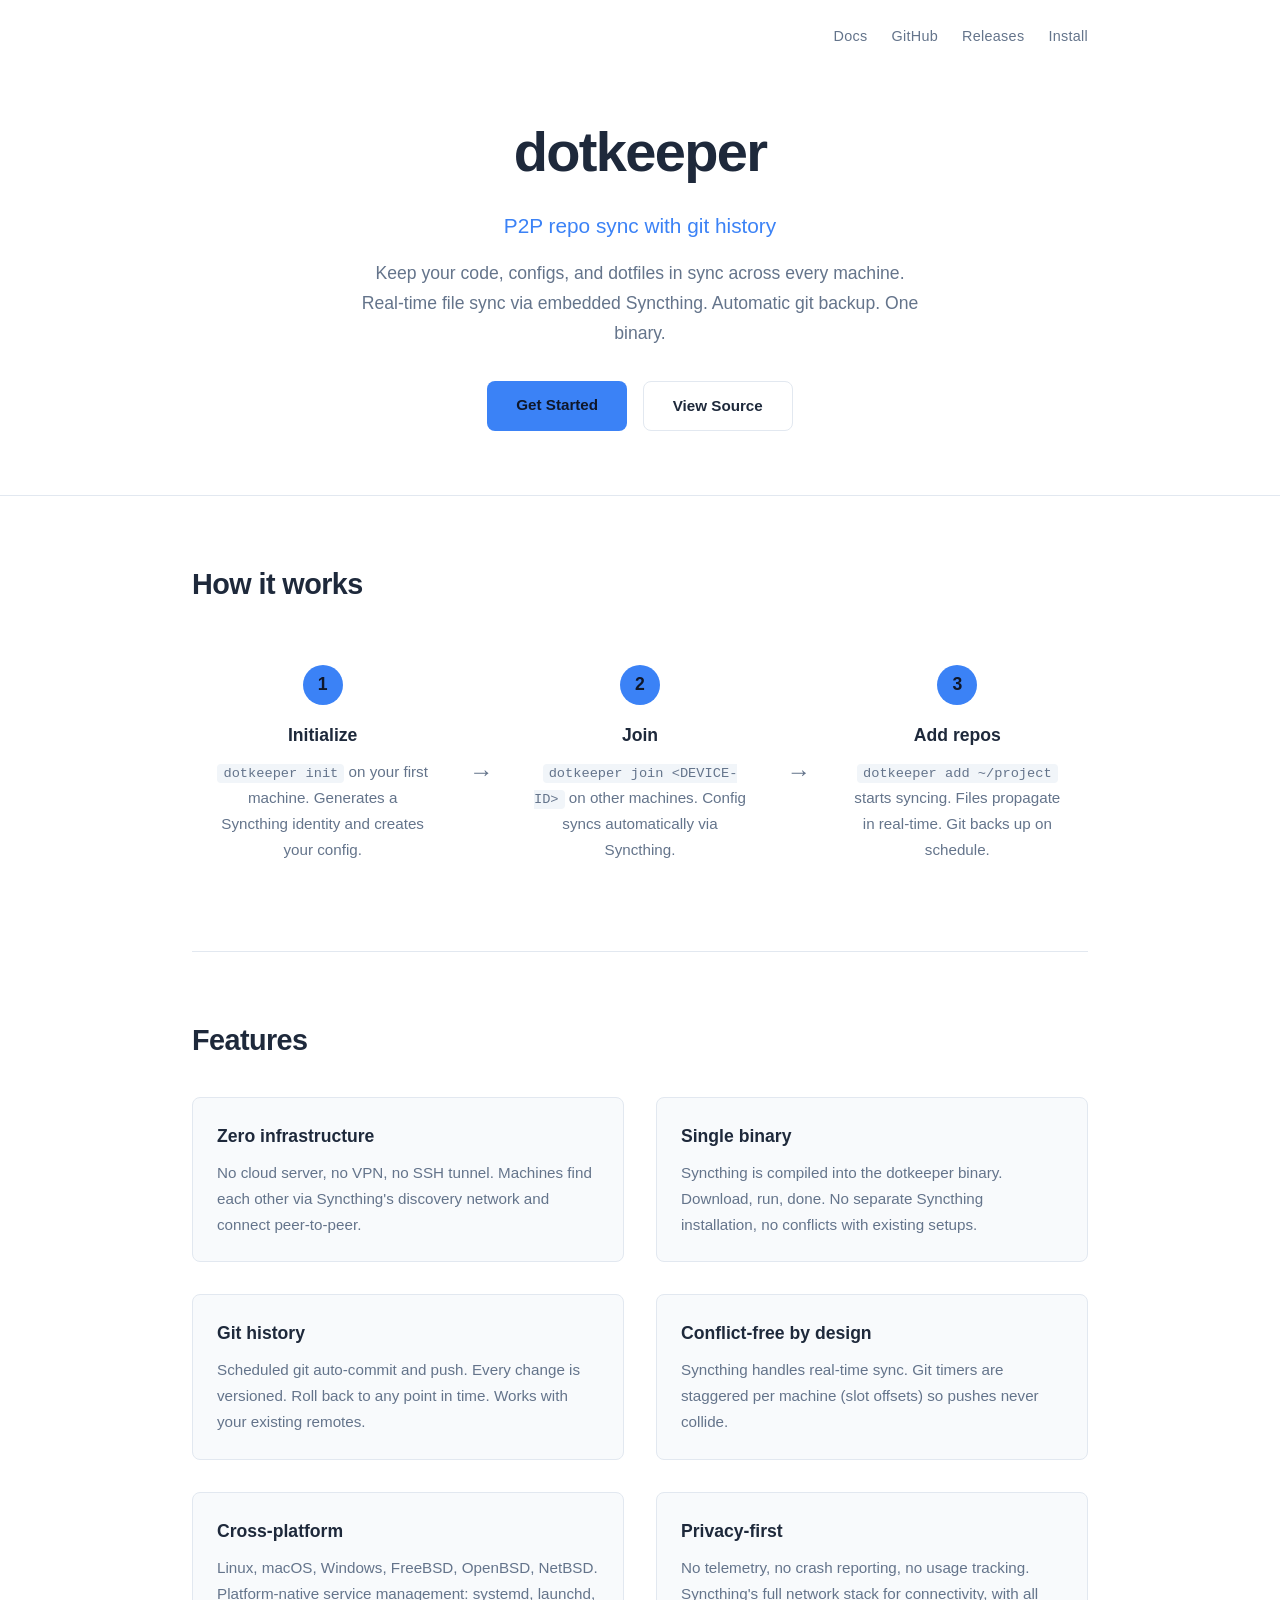
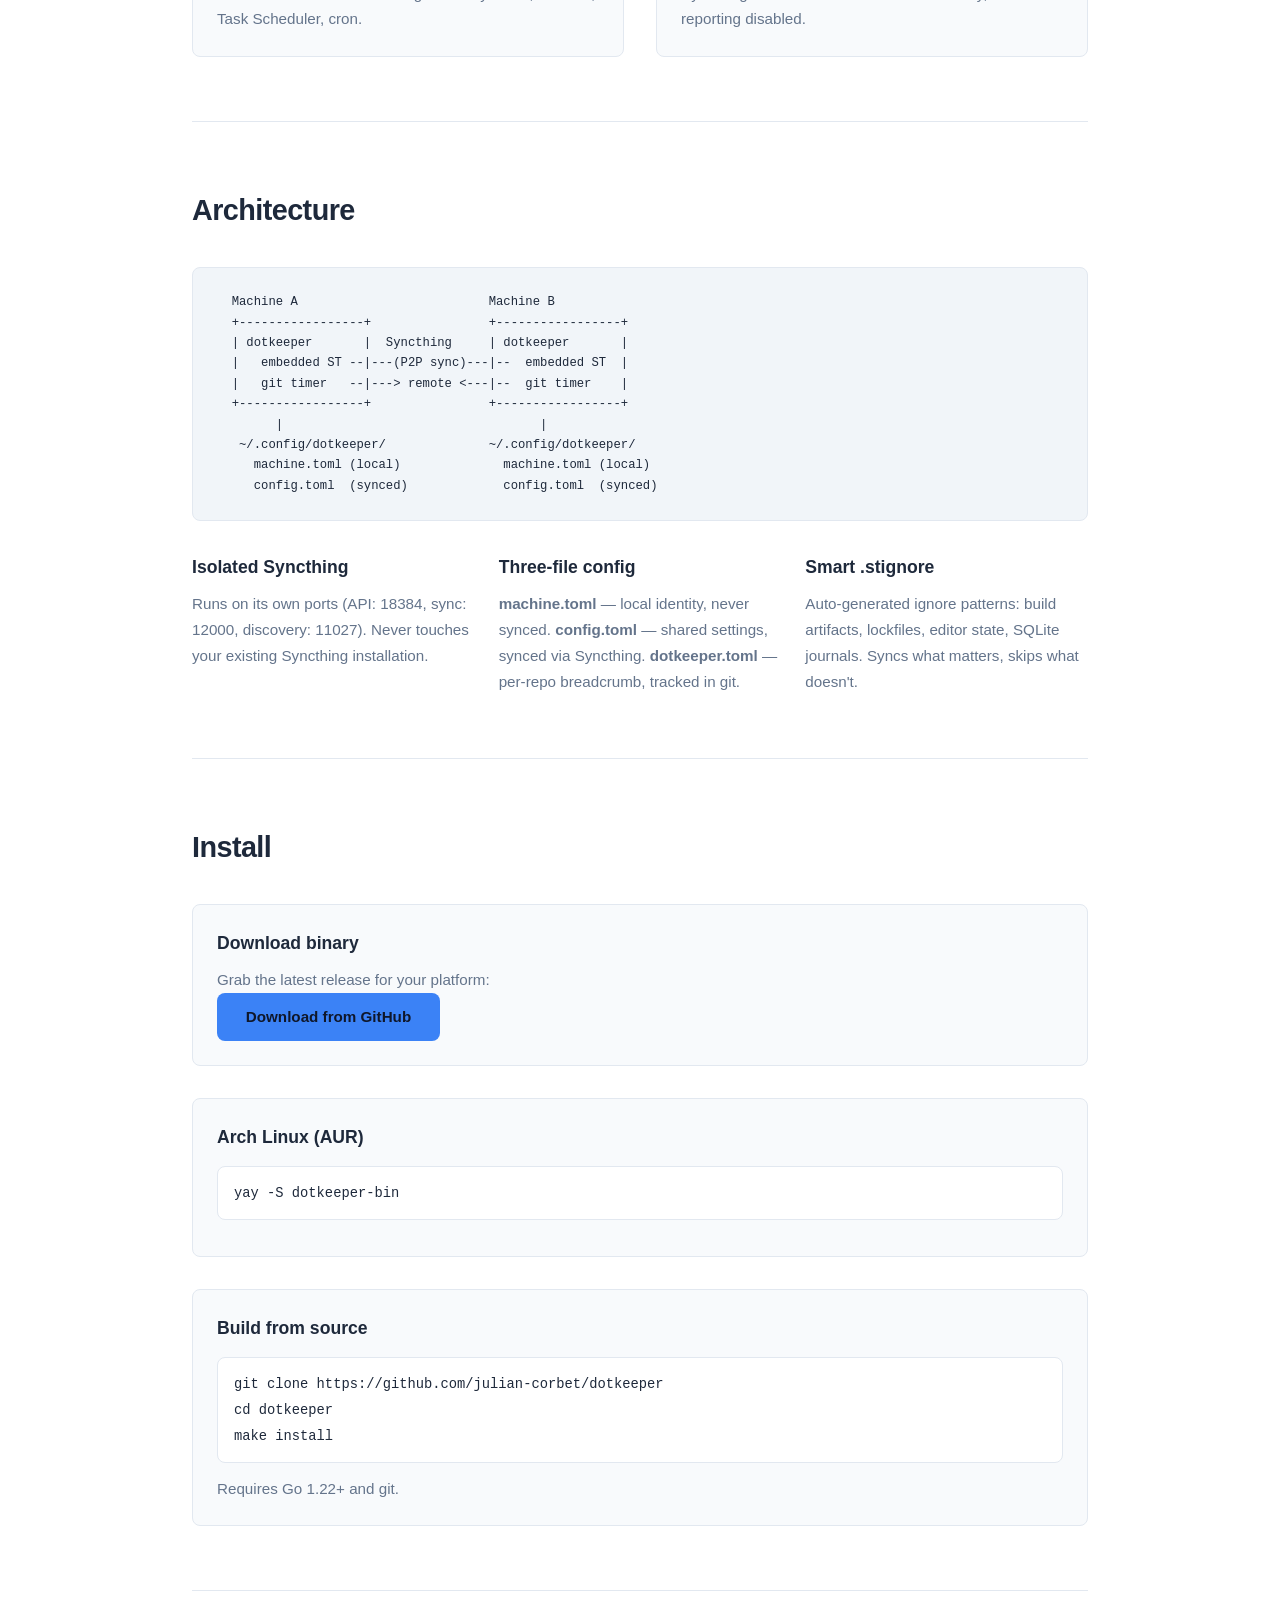
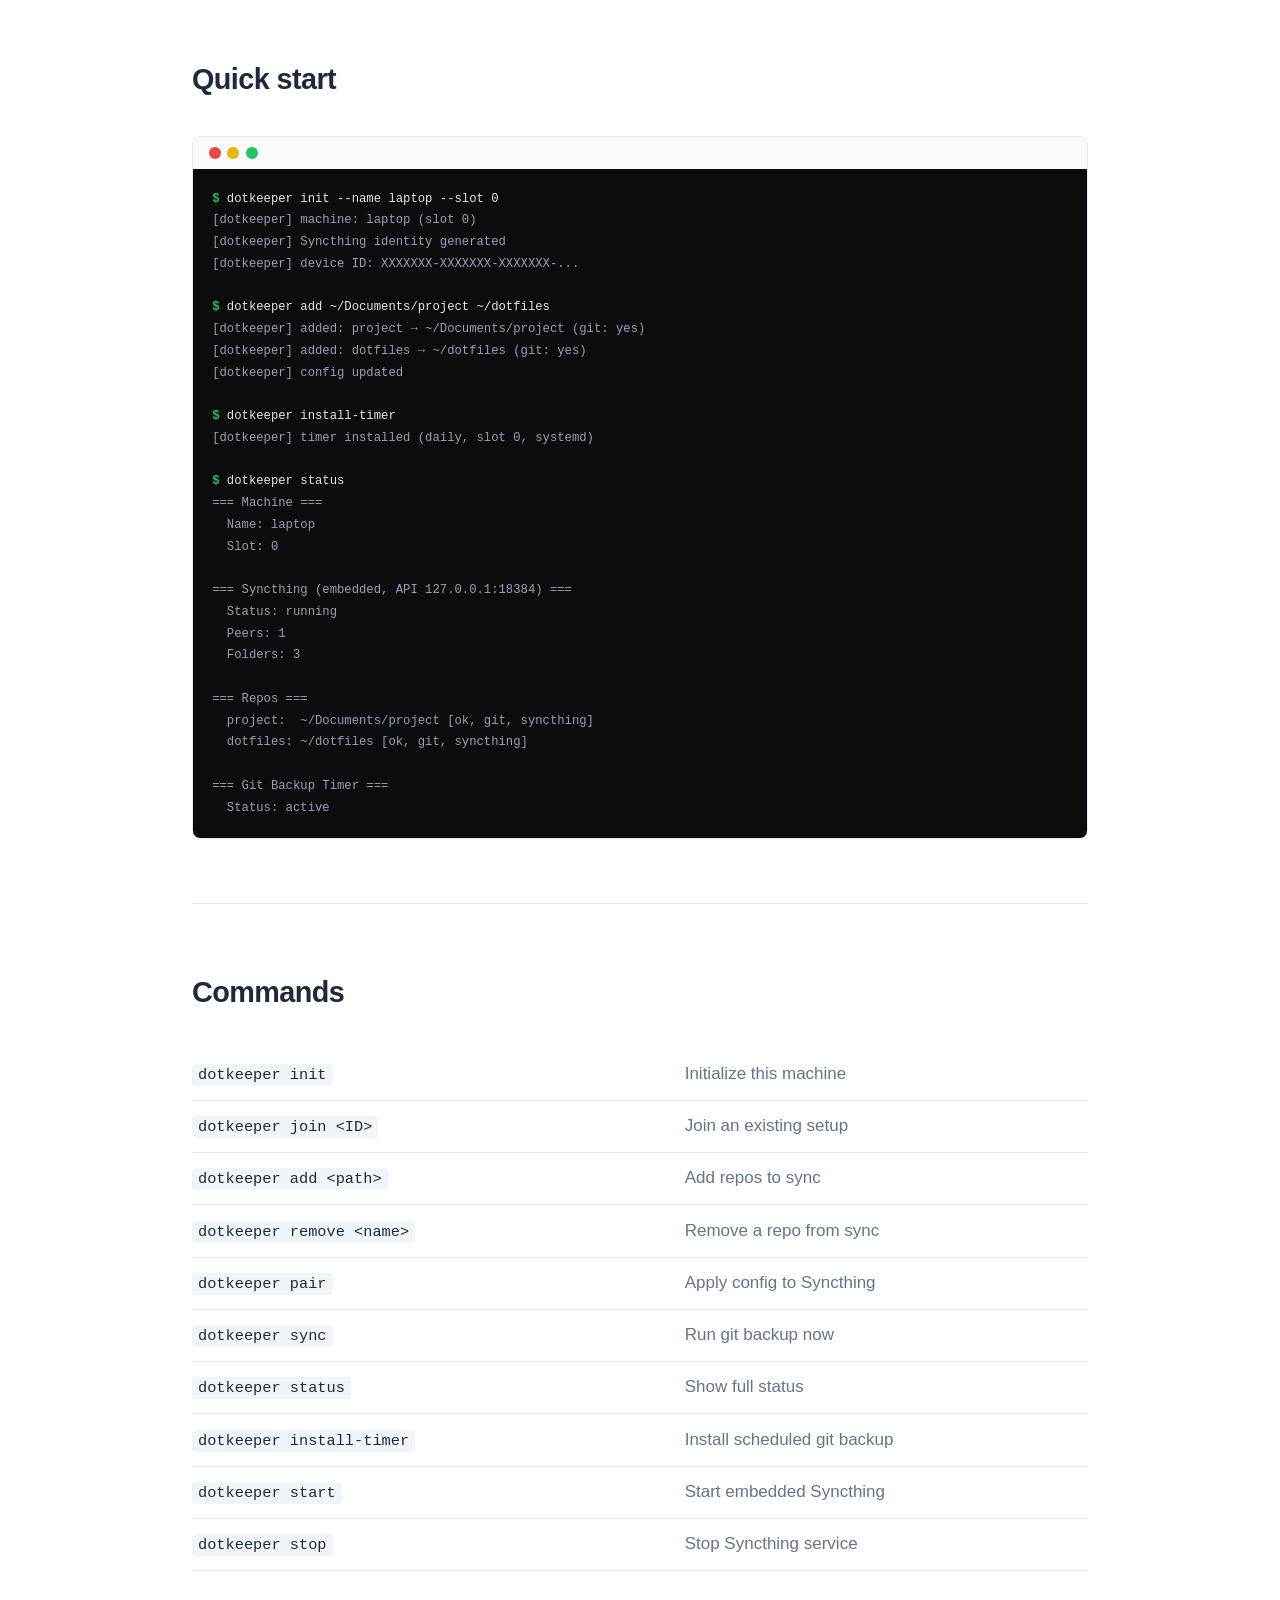
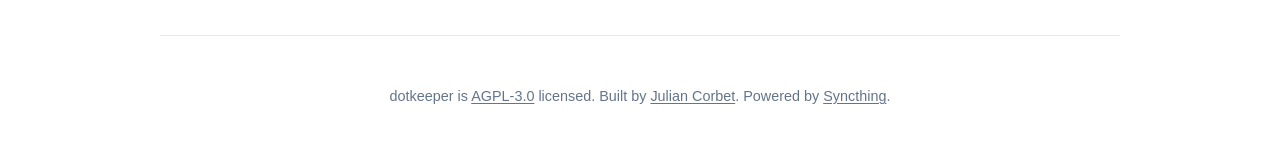
==== site/index.html @ 664a32a5 "site: add docs link to nav, warm up accent colour" ====
<!DOCTYPE html>
<html lang="en">
<head>
  <meta charset="utf-8">
  <meta name="viewport" content="width=device-width, initial-scale=1">
  <title>dotkeeper &mdash; P2P repo sync with git history</title>
  <meta name="description" content="Keep your code, configs, and dotfiles in sync across machines. Embedded Syncthing for real-time file sync, git for history and backup. One binary, zero config servers.">
  <meta name="theme-color" content="#0f172a">
  <meta property="og:title" content="dotkeeper">
  <meta property="og:description" content="P2P repo sync with git history. One binary, zero config servers.">
  <meta property="og:type" content="website">
  <meta property="og:url" content="https://dotkeeper.corbet.ch">
  <link rel="icon" href="data:image/svg+xml,<svg xmlns='http://www.w3.org/2000/svg' viewBox='0 0 100 100'><text y='.9em' font-size='90'>&#128256;</text></svg>">
  <link rel="stylesheet" href="style.css">
</head>
<body>

<header class="hero">
  <nav>
    <a href="/docs" class="nav-link">Docs</a>
    <a href="https://github.com/julian-corbet/dotkeeper" class="nav-link">GitHub</a>
    <a href="https://github.com/julian-corbet/dotkeeper/releases" class="nav-link">Releases</a>
    <a href="#install" class="nav-link">Install</a>
  </nav>
  <div class="hero-content">
    <h1>dotkeeper</h1>
    <p class="tagline">P2P repo sync with git history</p>
    <p class="subtitle">Keep your code, configs, and dotfiles in sync across every machine.<br>Real-time file sync via embedded Syncthing. Automatic git backup. One binary.</p>
    <div class="cta">
      <a href="#install" class="btn btn-primary">Get Started</a>
      <a href="https://github.com/julian-corbet/dotkeeper" class="btn btn-secondary">View Source</a>
    </div>
  </div>
</header>

<main>

<section class="how-it-works">
  <h2>How it works</h2>
  <div class="flow">
    <div class="flow-step">
      <div class="flow-icon">1</div>
      <h3>Initialize</h3>
      <p><code>dotkeeper init</code> on your first machine. Generates a Syncthing identity and creates your config.</p>
    </div>
    <div class="flow-arrow">&rarr;</div>
    <div class="flow-step">
      <div class="flow-icon">2</div>
      <h3>Join</h3>
      <p><code>dotkeeper join &lt;DEVICE-ID&gt;</code> on other machines. Config syncs automatically via Syncthing.</p>
    </div>
    <div class="flow-arrow">&rarr;</div>
    <div class="flow-step">
      <div class="flow-icon">3</div>
      <h3>Add repos</h3>
      <p><code>dotkeeper add ~/project</code> starts syncing. Files propagate in real-time. Git backs up on schedule.</p>
    </div>
  </div>
</section>

<section class="features">
  <h2>Features</h2>
  <div class="feature-grid">
    <div class="feature">
      <h3>Zero infrastructure</h3>
      <p>No cloud server, no VPN, no SSH tunnel. Machines find each other via Syncthing's discovery network and connect peer-to-peer.</p>
    </div>
    <div class="feature">
      <h3>Single binary</h3>
      <p>Syncthing is compiled into the dotkeeper binary. Download, run, done. No separate Syncthing installation, no conflicts with existing setups.</p>
    </div>
    <div class="feature">
      <h3>Git history</h3>
      <p>Scheduled git auto-commit and push. Every change is versioned. Roll back to any point in time. Works with your existing remotes.</p>
    </div>
    <div class="feature">
      <h3>Conflict-free by design</h3>
      <p>Syncthing handles real-time sync. Git timers are staggered per machine (slot offsets) so pushes never collide.</p>
    </div>
    <div class="feature">
      <h3>Cross-platform</h3>
      <p>Linux, macOS, Windows, FreeBSD, OpenBSD, NetBSD. Platform-native service management: systemd, launchd, Task Scheduler, cron.</p>
    </div>
    <div class="feature">
      <h3>Privacy-first</h3>
      <p>No telemetry, no crash reporting, no usage tracking. Syncthing's full network stack for connectivity, with all reporting disabled.</p>
    </div>
  </div>
</section>

<section class="architecture">
  <h2>Architecture</h2>
  <pre class="arch-diagram"><code>  Machine A                          Machine B
  +-----------------+                +-----------------+
  | dotkeeper       |  Syncthing     | dotkeeper       |
  |   embedded ST --|---(P2P sync)---|--  embedded ST  |
  |   git timer   --|---> remote <---|--  git timer    |
  +-----------------+                +-----------------+
        |                                   |
   ~/.config/dotkeeper/              ~/.config/dotkeeper/
     machine.toml (local)              machine.toml (local)
     config.toml  (synced)             config.toml  (synced)</code></pre>
  <div class="arch-details">
    <div class="arch-detail">
      <h3>Isolated Syncthing</h3>
      <p>Runs on its own ports (API: 18384, sync: 12000, discovery: 11027). Never touches your existing Syncthing installation.</p>
    </div>
    <div class="arch-detail">
      <h3>Three-file config</h3>
      <p><strong>machine.toml</strong> &mdash; local identity, never synced. <strong>config.toml</strong> &mdash; shared settings, synced via Syncthing. <strong>dotkeeper.toml</strong> &mdash; per-repo breadcrumb, tracked in git.</p>
    </div>
    <div class="arch-detail">
      <h3>Smart .stignore</h3>
      <p>Auto-generated ignore patterns: build artifacts, lockfiles, editor state, SQLite journals. Syncs what matters, skips what doesn't.</p>
    </div>
  </div>
</section>

<section id="install" class="install">
  <h2>Install</h2>
  <div class="install-methods">

    <div class="install-method">
      <h3>Download binary</h3>
      <p>Grab the latest release for your platform:</p>
      <a href="https://github.com/julian-corbet/dotkeeper/releases/latest" class="btn btn-primary">Download from GitHub</a>
    </div>

    <div class="install-method">
      <h3>Arch Linux (AUR)</h3>
      <pre><code>yay -S dotkeeper-bin</code></pre>
    </div>

    <div class="install-method">
      <h3>Build from source</h3>
      <pre><code>git clone https://github.com/julian-corbet/dotkeeper
cd dotkeeper
make install</code></pre>
      <p>Requires Go 1.22+ and git.</p>
    </div>

  </div>
</section>

<section class="quickstart">
  <h2>Quick start</h2>
  <div class="terminal">
    <div class="terminal-header">
      <span class="terminal-dot red"></span>
      <span class="terminal-dot yellow"></span>
      <span class="terminal-dot green"></span>
    </div>
    <pre class="terminal-body"><code><span class="prompt">$</span> dotkeeper init --name laptop --slot 0
<span class="output">[dotkeeper] machine: laptop (slot 0)
[dotkeeper] Syncthing identity generated
[dotkeeper] device ID: XXXXXXX-XXXXXXX-XXXXXXX-...</span>

<span class="prompt">$</span> dotkeeper add ~/Documents/project ~/dotfiles
<span class="output">[dotkeeper] added: project → ~/Documents/project (git: yes)
[dotkeeper] added: dotfiles → ~/dotfiles (git: yes)
[dotkeeper] config updated</span>

<span class="prompt">$</span> dotkeeper install-timer
<span class="output">[dotkeeper] timer installed (daily, slot 0, systemd)</span>

<span class="prompt">$</span> dotkeeper status
<span class="output">=== Machine ===
  Name: laptop
  Slot: 0

=== Syncthing (embedded, API 127.0.0.1:18384) ===
  Status: running
  Peers: 1
  Folders: 3

=== Repos ===
  project:  ~/Documents/project [ok, git, syncthing]
  dotfiles: ~/dotfiles [ok, git, syncthing]

=== Git Backup Timer ===
  Status: active</span></code></pre>
  </div>
</section>

<section class="commands">
  <h2>Commands</h2>
  <table>
    <tbody>
      <tr><td><code>dotkeeper init</code></td><td>Initialize this machine</td></tr>
      <tr><td><code>dotkeeper join &lt;ID&gt;</code></td><td>Join an existing setup</td></tr>
      <tr><td><code>dotkeeper add &lt;path&gt;</code></td><td>Add repos to sync</td></tr>
      <tr><td><code>dotkeeper remove &lt;name&gt;</code></td><td>Remove a repo from sync</td></tr>
      <tr><td><code>dotkeeper pair</code></td><td>Apply config to Syncthing</td></tr>
      <tr><td><code>dotkeeper sync</code></td><td>Run git backup now</td></tr>
      <tr><td><code>dotkeeper status</code></td><td>Show full status</td></tr>
      <tr><td><code>dotkeeper install-timer</code></td><td>Install scheduled git backup</td></tr>
      <tr><td><code>dotkeeper start</code></td><td>Start embedded Syncthing</td></tr>
      <tr><td><code>dotkeeper stop</code></td><td>Stop Syncthing service</td></tr>
    </tbody>
  </table>
</section>

</main>

<footer>
  <p>
    dotkeeper is <a href="https://github.com/julian-corbet/dotkeeper/blob/main/LICENSE">AGPL-3.0</a> licensed.
    Built by <a href="https://github.com/julian-corbet">Julian Corbet</a>.
    Powered by <a href="https://syncthing.net">Syncthing</a>.
  </p>
</footer>

</body>
</html>
---- site/style.css ----
/* dotkeeper — project site
   Clean, readable, professional. No framework. */

:root {
  --bg: #0f172a;
  --bg-alt: #1e293b;
  --text: #e2e8f0;
  --text-dim: #94a3b8;
  --accent: #60a5fa;
  --accent-hover: #93c5fd;
  --code-bg: #1e293b;
  --border: #334155;
  --radius: 8px;
  --max-width: 960px;
}

@media (prefers-color-scheme: light) {
  :root {
    --bg: #ffffff;
    --bg-alt: #f8fafc;
    --text: #1e293b;
    --text-dim: #64748b;
    --accent: #3b82f6;
    --accent-hover: #2563eb;
    --code-bg: #f1f5f9;
    --border: #e2e8f0;
  }
}

* { margin: 0; padding: 0; box-sizing: border-box; }

html {
  scroll-behavior: smooth;
}

body {
  font-family: -apple-system, BlinkMacSystemFont, "Segoe UI", Roboto, "Helvetica Neue", Arial, sans-serif;
  background: var(--bg);
  color: var(--text);
  line-height: 1.7;
  font-size: 17px;
}

a {
  color: var(--accent);
  text-decoration: none;
}
a:hover {
  color: var(--accent-hover);
}

code, pre {
  font-family: "JetBrains Mono", "Fira Code", "SF Mono", Menlo, Consolas, monospace;
  font-size: 0.9em;
}

code {
  background: var(--code-bg);
  padding: 2px 6px;
  border-radius: 4px;
}

pre code {
  background: none;
  padding: 0;
}

/* --- Navigation --- */

nav {
  display: flex;
  gap: 1.5rem;
  justify-content: flex-end;
  padding: 1.5rem 2rem;
  max-width: var(--max-width);
  margin: 0 auto;
}

.nav-link {
  color: var(--text-dim);
  font-size: 0.9rem;
  font-weight: 500;
  letter-spacing: 0.02em;
}
.nav-link:hover {
  color: var(--text);
}

/* --- Hero --- */

.hero {
  padding-bottom: 4rem;
  border-bottom: 1px solid var(--border);
}

.hero-content {
  max-width: var(--max-width);
  margin: 0 auto;
  padding: 2rem 2rem 0;
  text-align: center;
}

h1 {
  font-size: 3.5rem;
  font-weight: 800;
  letter-spacing: -0.03em;
  margin-bottom: 0.5rem;
}

.tagline {
  font-size: 1.3rem;
  color: var(--accent);
  font-weight: 500;
  margin-bottom: 1rem;
}

.subtitle {
  color: var(--text-dim);
  font-size: 1.1rem;
  max-width: 600px;
  margin: 0 auto 2rem;
}

.cta {
  display: flex;
  gap: 1rem;
  justify-content: center;
  flex-wrap: wrap;
}

.btn {
  display: inline-block;
  padding: 0.7rem 1.8rem;
  border-radius: var(--radius);
  font-weight: 600;
  font-size: 0.95rem;
  transition: all 0.15s ease;
}

.btn-primary {
  background: var(--accent);
  color: #0f172a;
}
.btn-primary:hover {
  background: var(--accent-hover);
  color: #0f172a;
}

.btn-secondary {
  border: 1px solid var(--border);
  color: var(--text);
}
.btn-secondary:hover {
  border-color: var(--accent);
  color: var(--accent);
}

/* --- Sections --- */

main {
  max-width: var(--max-width);
  margin: 0 auto;
  padding: 0 2rem;
}

section {
  padding: 4rem 0;
  border-bottom: 1px solid var(--border);
}

section:last-child {
  border-bottom: none;
}

h2 {
  font-size: 1.8rem;
  font-weight: 700;
  margin-bottom: 2rem;
  letter-spacing: -0.02em;
}

h3 {
  font-size: 1.1rem;
  font-weight: 600;
  margin-bottom: 0.5rem;
}

/* --- How it works --- */

.flow {
  display: flex;
  align-items: flex-start;
  gap: 1rem;
  flex-wrap: wrap;
  justify-content: center;
}

.flow-step {
  flex: 1;
  min-width: 200px;
  max-width: 280px;
  text-align: center;
  padding: 1.5rem;
}

.flow-icon {
  width: 40px;
  height: 40px;
  border-radius: 50%;
  background: var(--accent);
  color: #0f172a;
  font-weight: 800;
  font-size: 1.1rem;
  display: flex;
  align-items: center;
  justify-content: center;
  margin: 0 auto 1rem;
}

.flow-step p {
  color: var(--text-dim);
  font-size: 0.95rem;
}

.flow-arrow {
  color: var(--text-dim);
  font-size: 1.5rem;
  align-self: center;
  padding-top: 1rem;
}

@media (max-width: 700px) {
  .flow-arrow { display: none; }
  .flow { flex-direction: column; align-items: center; }
}

/* --- Features --- */

.feature-grid {
  display: grid;
  grid-template-columns: repeat(auto-fit, minmax(280px, 1fr));
  gap: 2rem;
}

.feature {
  padding: 1.5rem;
  border: 1px solid var(--border);
  border-radius: var(--radius);
  background: var(--bg-alt);
}

.feature p {
  color: var(--text-dim);
  font-size: 0.95rem;
}

/* --- Architecture --- */

.arch-diagram {
  background: var(--code-bg);
  border: 1px solid var(--border);
  border-radius: var(--radius);
  padding: 1.5rem;
  overflow-x: auto;
  font-size: 0.85rem;
  line-height: 1.5;
  margin-bottom: 2rem;
}

.arch-details {
  display: grid;
  grid-template-columns: repeat(auto-fit, minmax(250px, 1fr));
  gap: 1.5rem;
}

.arch-detail p {
  color: var(--text-dim);
  font-size: 0.95rem;
}

/* --- Install --- */

.install-methods {
  display: grid;
  gap: 2rem;
}

.install-method {
  padding: 1.5rem;
  border: 1px solid var(--border);
  border-radius: var(--radius);
  background: var(--bg-alt);
}

.install-method pre {
  background: var(--bg);
  border: 1px solid var(--border);
  border-radius: var(--radius);
  padding: 0.8rem 1rem;
  margin: 0.8rem 0;
  overflow-x: auto;
}

.install-method p {
  color: var(--text-dim);
  font-size: 0.95rem;
}

/* --- Terminal --- */

.terminal {
  border-radius: var(--radius);
  overflow: hidden;
  border: 1px solid var(--border);
  margin-top: 1rem;
}

.terminal-header {
  background: var(--bg-alt);
  padding: 0.6rem 1rem;
  display: flex;
  gap: 0.4rem;
}

.terminal-dot {
  width: 12px;
  height: 12px;
  border-radius: 50%;
}
.terminal-dot.red { background: #ef4444; }
.terminal-dot.yellow { background: #eab308; }
.terminal-dot.green { background: #22c55e; }

.terminal-body {
  background: #0c0c0c;
  color: #e2e8f0;
  padding: 1.2rem;
  overflow-x: auto;
  font-size: 0.85rem;
  line-height: 1.6;
}

.terminal-body .prompt {
  color: #22c55e;
  font-weight: 700;
}

.terminal-body .output {
  color: #94a3b8;
}

/* --- Commands table --- */

table {
  width: 100%;
  border-collapse: collapse;
}

tr {
  border-bottom: 1px solid var(--border);
}

td {
  padding: 0.7rem 0;
}

td:first-child {
  white-space: nowrap;
  padding-right: 2rem;
  font-weight: 500;
}

td:last-child {
  color: var(--text-dim);
}

/* --- Footer --- */

footer {
  max-width: var(--max-width);
  margin: 0 auto;
  padding: 3rem 2rem;
  text-align: center;
  color: var(--text-dim);
  font-size: 0.9rem;
  border-top: 1px solid var(--border);
}

footer a {
  color: var(--text-dim);
  text-decoration: underline;
  text-underline-offset: 2px;
}
footer a:hover {
  color: var(--accent);
}

/* --- Responsive --- */

@media (max-width: 600px) {
  h1 { font-size: 2.5rem; }
  .tagline { font-size: 1.1rem; }
  .subtitle { font-size: 1rem; }
  body { font-size: 16px; }
  section { padding: 3rem 0; }
}
/* v1 restored */
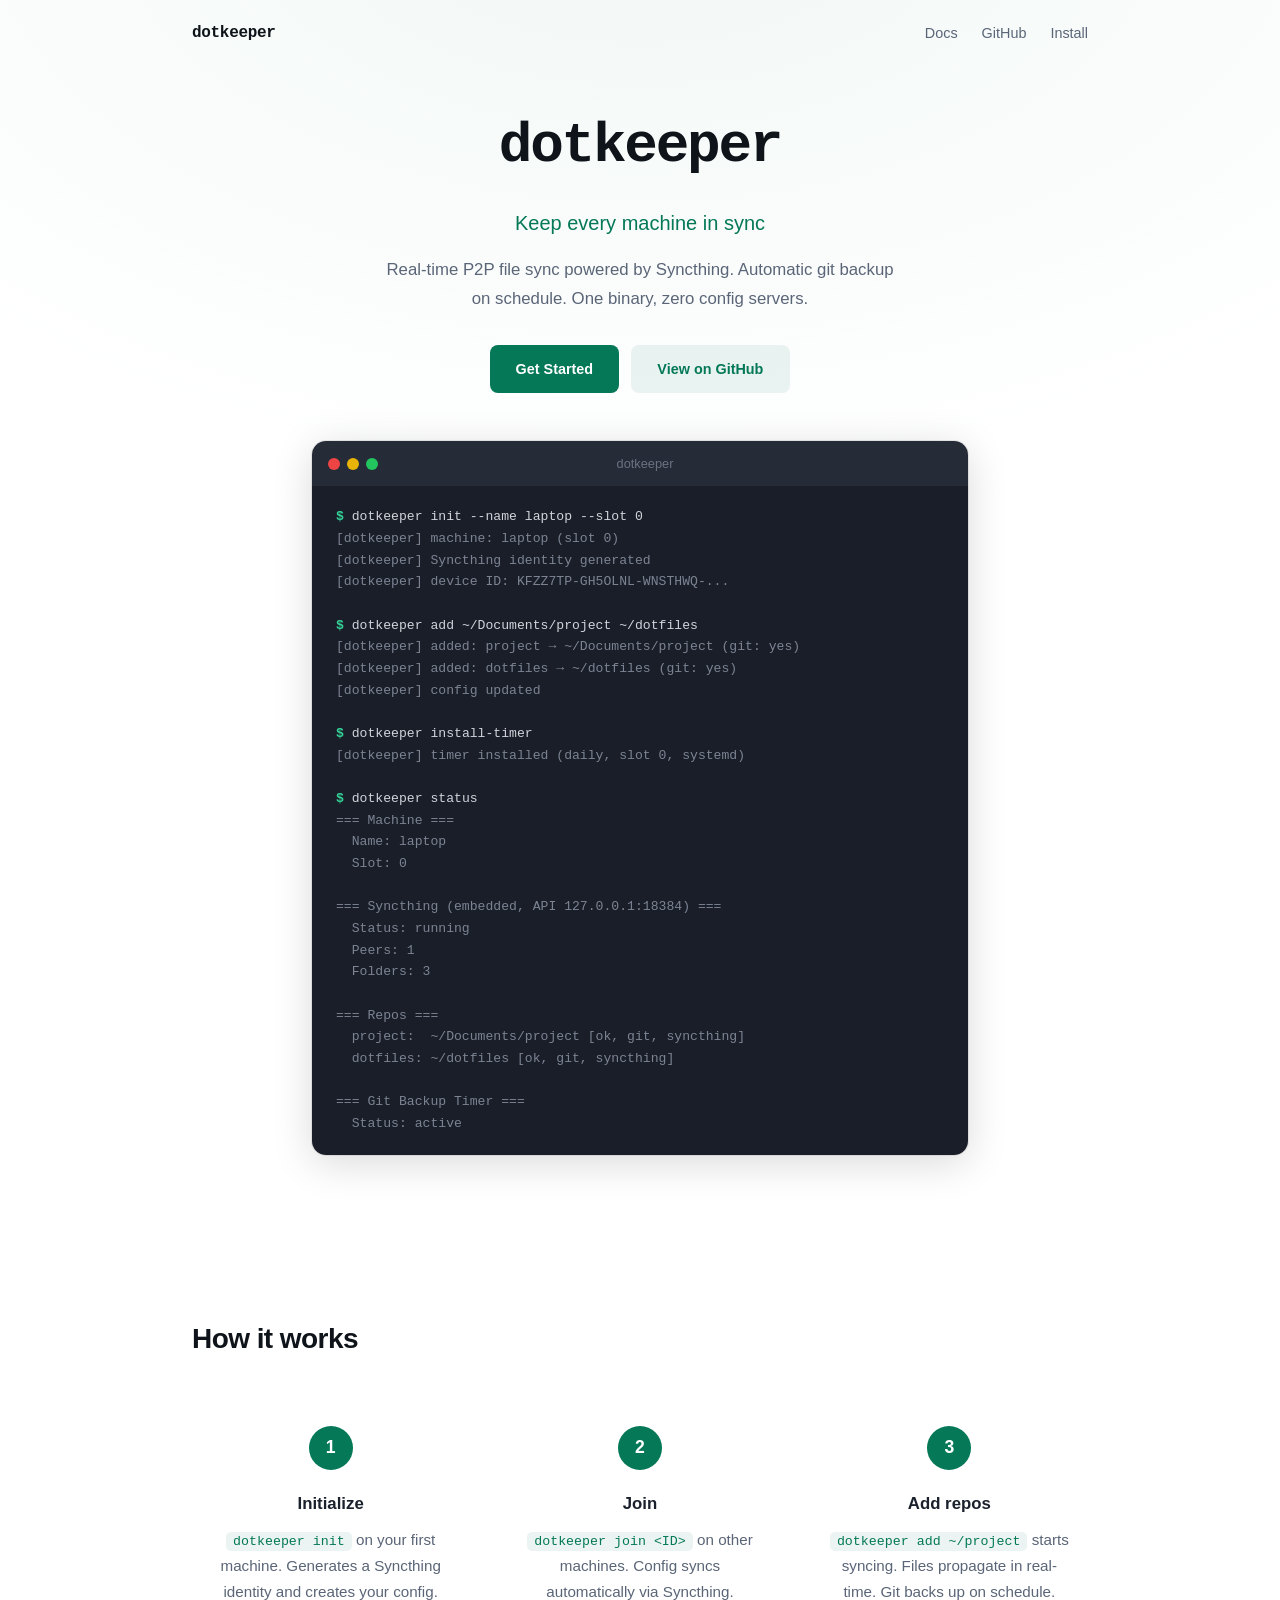
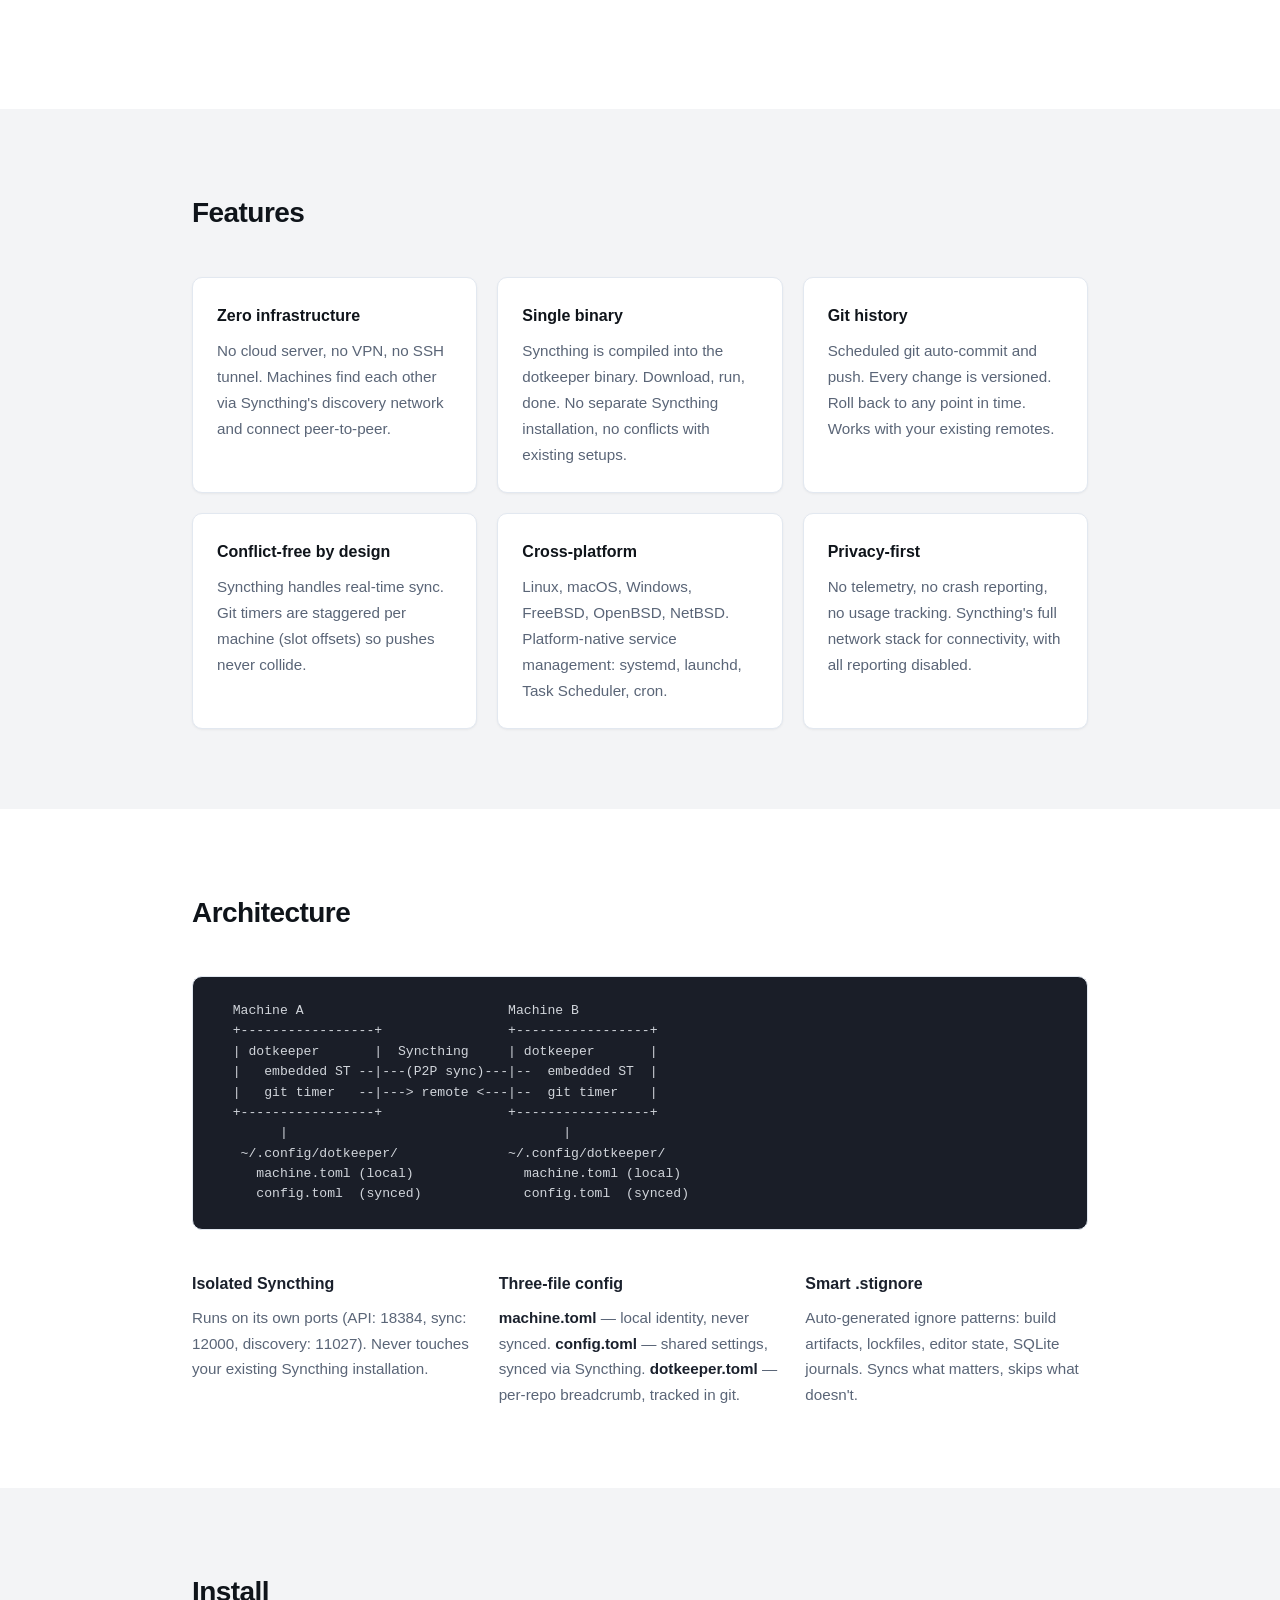
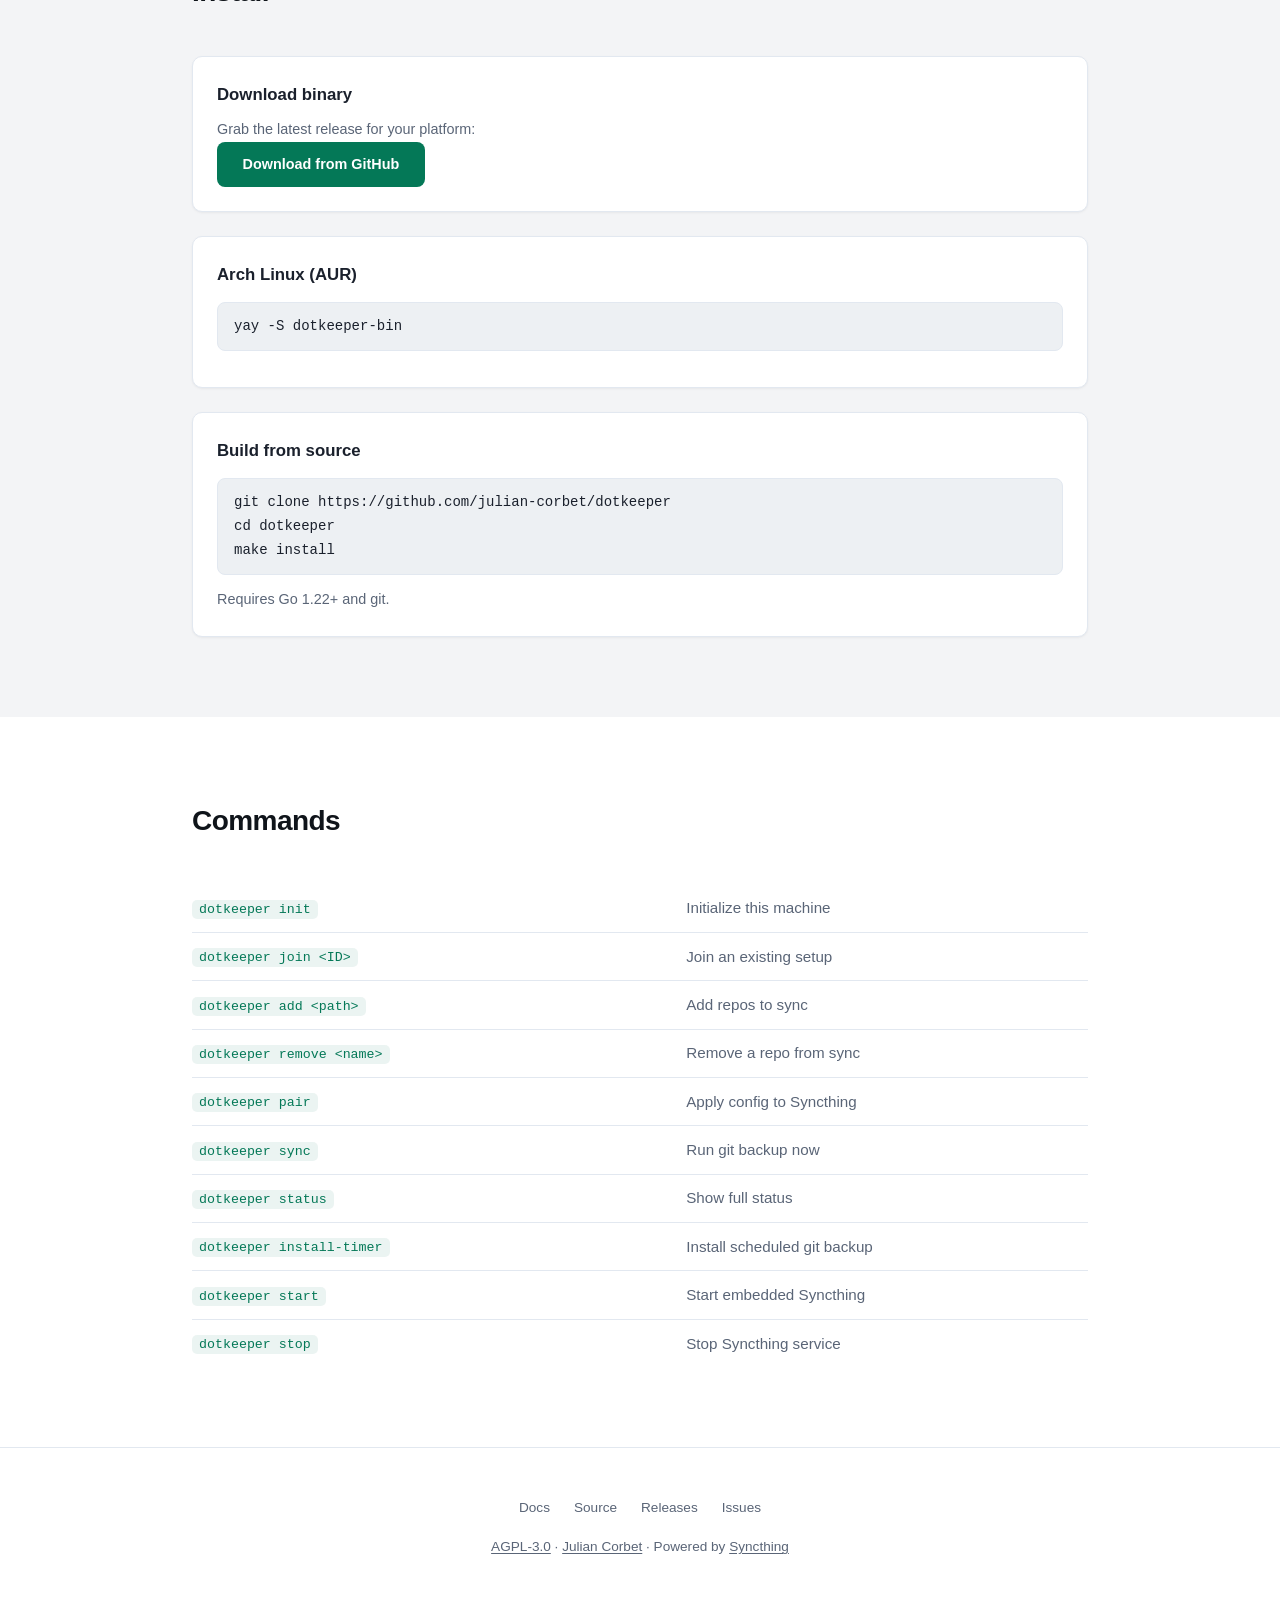
==== commit c4b7f65c: "chore: scheduled backup" ====
--- a/site/index.html
+++ b/site/index.html
@@ -5,7 +5,8 @@
   <meta name="viewport" content="width=device-width, initial-scale=1">
   <title>dotkeeper &mdash; P2P repo sync with git history</title>
   <meta name="description" content="Keep your code, configs, and dotfiles in sync across machines. Embedded Syncthing for real-time file sync, git for history and backup. One binary, zero config servers.">
-  <meta name="theme-color" content="#0f172a">
+  <meta name="theme-color" content="#0b1120" media="(prefers-color-scheme: dark)">
+  <meta name="theme-color" content="#ffffff" media="(prefers-color-scheme: light)">
   <meta property="og:title" content="dotkeeper">
   <meta property="og:description" content="P2P repo sync with git history. One binary, zero config servers.">
   <meta property="og:type" content="website">
@@ -17,18 +18,61 @@
 
 <header class="hero">
   <nav>
-    <a href="/docs" class="nav-link">Docs</a>
-    <a href="https://github.com/julian-corbet/dotkeeper" class="nav-link">GitHub</a>
-    <a href="https://github.com/julian-corbet/dotkeeper/releases" class="nav-link">Releases</a>
-    <a href="#install" class="nav-link">Install</a>
+    <a href="/" class="nav-brand">dotkeeper</a>
+    <div class="nav-links">
+      <a href="/docs">Docs</a>
+      <a href="https://github.com/julian-corbet/dotkeeper">GitHub</a>
+      <a href="#install">Install</a>
+    </div>
   </nav>
+
   <div class="hero-content">
     <h1>dotkeeper</h1>
-    <p class="tagline">P2P repo sync with git history</p>
-    <p class="subtitle">Keep your code, configs, and dotfiles in sync across every machine.<br>Real-time file sync via embedded Syncthing. Automatic git backup. One binary.</p>
+    <p class="tagline">Keep every machine in sync</p>
+    <p class="subtitle">Real-time P2P file sync powered by Syncthing. Automatic git backup on schedule. One binary, zero config servers.</p>
     <div class="cta">
       <a href="#install" class="btn btn-primary">Get Started</a>
-      <a href="https://github.com/julian-corbet/dotkeeper" class="btn btn-secondary">View Source</a>
+      <a href="https://github.com/julian-corbet/dotkeeper" class="btn btn-secondary">View on GitHub</a>
+    </div>
+  </div>
+
+  <div class="hero-demo">
+    <div class="terminal">
+      <div class="terminal-header">
+        <div class="terminal-dots">
+          <span></span><span></span><span></span>
+        </div>
+        <span class="terminal-title">dotkeeper</span>
+      </div>
+      <pre class="terminal-body"><code><span class="prompt">$</span> dotkeeper init --name laptop --slot 0
+<span class="output">[dotkeeper] machine: laptop (slot 0)
+[dotkeeper] Syncthing identity generated
+[dotkeeper] device ID: KFZZ7TP-GH5OLNL-WNSTHWQ-...</span>
+
+<span class="prompt">$</span> dotkeeper add ~/Documents/project ~/dotfiles
+<span class="output">[dotkeeper] added: project &rarr; ~/Documents/project (git: yes)
+[dotkeeper] added: dotfiles &rarr; ~/dotfiles (git: yes)
+[dotkeeper] config updated</span>
+
+<span class="prompt">$</span> dotkeeper install-timer
+<span class="output">[dotkeeper] timer installed (daily, slot 0, systemd)</span>
+
+<span class="prompt">$</span> dotkeeper status
+<span class="output">=== Machine ===
+  Name: laptop
+  Slot: 0
+
+=== Syncthing (embedded, API 127.0.0.1:18384) ===
+  Status: running
+  Peers: 1
+  Folders: 3
+
+=== Repos ===
+  project:  ~/Documents/project [ok, git, syncthing]
+  dotfiles: ~/dotfiles [ok, git, syncthing]
+
+=== Git Backup Timer ===
+  Status: active</span></code></pre>
     </div>
   </div>
 </header>
@@ -36,61 +80,64 @@
 <main>
 
 <section class="how-it-works">
-  <h2>How it works</h2>
-  <div class="flow">
-    <div class="flow-step">
-      <div class="flow-icon">1</div>
-      <h3>Initialize</h3>
-      <p><code>dotkeeper init</code> on your first machine. Generates a Syncthing identity and creates your config.</p>
-    </div>
-    <div class="flow-arrow">&rarr;</div>
-    <div class="flow-step">
-      <div class="flow-icon">2</div>
-      <h3>Join</h3>
-      <p><code>dotkeeper join &lt;DEVICE-ID&gt;</code> on other machines. Config syncs automatically via Syncthing.</p>
-    </div>
-    <div class="flow-arrow">&rarr;</div>
-    <div class="flow-step">
-      <div class="flow-icon">3</div>
-      <h3>Add repos</h3>
-      <p><code>dotkeeper add ~/project</code> starts syncing. Files propagate in real-time. Git backs up on schedule.</p>
+  <div class="container">
+    <h2>How it works</h2>
+    <div class="steps">
+      <div class="step">
+        <div class="step-num">1</div>
+        <h3>Initialize</h3>
+        <p><code>dotkeeper init</code> on your first machine. Generates a Syncthing identity and creates your config.</p>
+      </div>
+      <div class="step">
+        <div class="step-num">2</div>
+        <h3>Join</h3>
+        <p><code>dotkeeper join &lt;ID&gt;</code> on other machines. Config syncs automatically via Syncthing.</p>
+      </div>
+      <div class="step">
+        <div class="step-num">3</div>
+        <h3>Add repos</h3>
+        <p><code>dotkeeper add ~/project</code> starts syncing. Files propagate in real-time. Git backs up on schedule.</p>
+      </div>
     </div>
   </div>
 </section>
 
 <section class="features">
-  <h2>Features</h2>
-  <div class="feature-grid">
-    <div class="feature">
-      <h3>Zero infrastructure</h3>
-      <p>No cloud server, no VPN, no SSH tunnel. Machines find each other via Syncthing's discovery network and connect peer-to-peer.</p>
-    </div>
-    <div class="feature">
-      <h3>Single binary</h3>
-      <p>Syncthing is compiled into the dotkeeper binary. Download, run, done. No separate Syncthing installation, no conflicts with existing setups.</p>
-    </div>
-    <div class="feature">
-      <h3>Git history</h3>
-      <p>Scheduled git auto-commit and push. Every change is versioned. Roll back to any point in time. Works with your existing remotes.</p>
-    </div>
-    <div class="feature">
-      <h3>Conflict-free by design</h3>
-      <p>Syncthing handles real-time sync. Git timers are staggered per machine (slot offsets) so pushes never collide.</p>
-    </div>
-    <div class="feature">
-      <h3>Cross-platform</h3>
-      <p>Linux, macOS, Windows, FreeBSD, OpenBSD, NetBSD. Platform-native service management: systemd, launchd, Task Scheduler, cron.</p>
-    </div>
-    <div class="feature">
-      <h3>Privacy-first</h3>
-      <p>No telemetry, no crash reporting, no usage tracking. Syncthing's full network stack for connectivity, with all reporting disabled.</p>
+  <div class="container">
+    <h2>Features</h2>
+    <div class="feature-grid">
+      <div class="feature">
+        <h3>Zero infrastructure</h3>
+        <p>No cloud server, no VPN, no SSH tunnel. Machines find each other via Syncthing's discovery network and connect peer-to-peer.</p>
+      </div>
+      <div class="feature">
+        <h3>Single binary</h3>
+        <p>Syncthing is compiled into the dotkeeper binary. Download, run, done. No separate Syncthing installation, no conflicts with existing setups.</p>
+      </div>
+      <div class="feature">
+        <h3>Git history</h3>
+        <p>Scheduled git auto-commit and push. Every change is versioned. Roll back to any point in time. Works with your existing remotes.</p>
+      </div>
+      <div class="feature">
+        <h3>Conflict-free by design</h3>
+        <p>Syncthing handles real-time sync. Git timers are staggered per machine (slot offsets) so pushes never collide.</p>
+      </div>
+      <div class="feature">
+        <h3>Cross-platform</h3>
+        <p>Linux, macOS, Windows, FreeBSD, OpenBSD, NetBSD. Platform-native service management: systemd, launchd, Task Scheduler, cron.</p>
+      </div>
+      <div class="feature">
+        <h3>Privacy-first</h3>
+        <p>No telemetry, no crash reporting, no usage tracking. Syncthing's full network stack for connectivity, with all reporting disabled.</p>
+      </div>
     </div>
   </div>
 </section>
 
 <section class="architecture">
-  <h2>Architecture</h2>
-  <pre class="arch-diagram"><code>  Machine A                          Machine B
+  <div class="container">
+    <h2>Architecture</h2>
+    <pre class="arch-diagram"><code>  Machine A                          Machine B
   +-----------------+                +-----------------+
   | dotkeeper       |  Syncthing     | dotkeeper       |
   |   embedded ST --|---(P2P sync)---|--  embedded ST  |
@@ -100,114 +147,83 @@
    ~/.config/dotkeeper/              ~/.config/dotkeeper/
      machine.toml (local)              machine.toml (local)
      config.toml  (synced)             config.toml  (synced)</code></pre>
-  <div class="arch-details">
-    <div class="arch-detail">
-      <h3>Isolated Syncthing</h3>
-      <p>Runs on its own ports (API: 18384, sync: 12000, discovery: 11027). Never touches your existing Syncthing installation.</p>
-    </div>
-    <div class="arch-detail">
-      <h3>Three-file config</h3>
-      <p><strong>machine.toml</strong> &mdash; local identity, never synced. <strong>config.toml</strong> &mdash; shared settings, synced via Syncthing. <strong>dotkeeper.toml</strong> &mdash; per-repo breadcrumb, tracked in git.</p>
-    </div>
-    <div class="arch-detail">
-      <h3>Smart .stignore</h3>
-      <p>Auto-generated ignore patterns: build artifacts, lockfiles, editor state, SQLite journals. Syncs what matters, skips what doesn't.</p>
+    <div class="arch-details">
+      <div class="arch-detail">
+        <h3>Isolated Syncthing</h3>
+        <p>Runs on its own ports (API: 18384, sync: 12000, discovery: 11027). Never touches your existing Syncthing installation.</p>
+      </div>
+      <div class="arch-detail">
+        <h3>Three-file config</h3>
+        <p><strong>machine.toml</strong> &mdash; local identity, never synced. <strong>config.toml</strong> &mdash; shared settings, synced via Syncthing. <strong>dotkeeper.toml</strong> &mdash; per-repo breadcrumb, tracked in git.</p>
+      </div>
+      <div class="arch-detail">
+        <h3>Smart .stignore</h3>
+        <p>Auto-generated ignore patterns: build artifacts, lockfiles, editor state, SQLite journals. Syncs what matters, skips what doesn't.</p>
+      </div>
     </div>
   </div>
 </section>
 
 <section id="install" class="install">
-  <h2>Install</h2>
-  <div class="install-methods">
-
-    <div class="install-method">
-      <h3>Download binary</h3>
-      <p>Grab the latest release for your platform:</p>
-      <a href="https://github.com/julian-corbet/dotkeeper/releases/latest" class="btn btn-primary">Download from GitHub</a>
-    </div>
-
-    <div class="install-method">
-      <h3>Arch Linux (AUR)</h3>
-      <pre><code>yay -S dotkeeper-bin</code></pre>
-    </div>
-
-    <div class="install-method">
-      <h3>Build from source</h3>
-      <pre><code>git clone https://github.com/julian-corbet/dotkeeper
+  <div class="container">
+    <h2>Install</h2>
+    <div class="install-grid">
+      <div class="install-method">
+        <h3>Download binary</h3>
+        <p>Grab the latest release for your platform:</p>
+        <a href="https://github.com/julian-corbet/dotkeeper/releases/latest" class="btn btn-primary">Download from GitHub</a>
+      </div>
+      <div class="install-method">
+        <h3>Arch Linux (AUR)</h3>
+        <pre><code>yay -S dotkeeper-bin</code></pre>
+      </div>
+      <div class="install-method">
+        <h3>Build from source</h3>
+        <pre><code>git clone https://github.com/julian-corbet/dotkeeper
 cd dotkeeper
 make install</code></pre>
-      <p>Requires Go 1.22+ and git.</p>
-    </div>
-
-  </div>
-</section>
-
-<section class="quickstart">
-  <h2>Quick start</h2>
-  <div class="terminal">
-    <div class="terminal-header">
-      <span class="terminal-dot red"></span>
-      <span class="terminal-dot yellow"></span>
-      <span class="terminal-dot green"></span>
-    </div>
-    <pre class="terminal-body"><code><span class="prompt">$</span> dotkeeper init --name laptop --slot 0
-<span class="output">[dotkeeper] machine: laptop (slot 0)
-[dotkeeper] Syncthing identity generated
-[dotkeeper] device ID: XXXXXXX-XXXXXXX-XXXXXXX-...</span>
-
-<span class="prompt">$</span> dotkeeper add ~/Documents/project ~/dotfiles
-<span class="output">[dotkeeper] added: project → ~/Documents/project (git: yes)
-[dotkeeper] added: dotfiles → ~/dotfiles (git: yes)
-[dotkeeper] config updated</span>
-
-<span class="prompt">$</span> dotkeeper install-timer
-<span class="output">[dotkeeper] timer installed (daily, slot 0, systemd)</span>
-
-<span class="prompt">$</span> dotkeeper status
-<span class="output">=== Machine ===
-  Name: laptop
-  Slot: 0
-
-=== Syncthing (embedded, API 127.0.0.1:18384) ===
-  Status: running
-  Peers: 1
-  Folders: 3
-
-=== Repos ===
-  project:  ~/Documents/project [ok, git, syncthing]
-  dotfiles: ~/dotfiles [ok, git, syncthing]
-
-=== Git Backup Timer ===
-  Status: active</span></code></pre>
+        <p>Requires Go 1.22+ and git.</p>
+      </div>
+    </div>
   </div>
 </section>
 
 <section class="commands">
-  <h2>Commands</h2>
-  <table>
-    <tbody>
-      <tr><td><code>dotkeeper init</code></td><td>Initialize this machine</td></tr>
-      <tr><td><code>dotkeeper join &lt;ID&gt;</code></td><td>Join an existing setup</td></tr>
-      <tr><td><code>dotkeeper add &lt;path&gt;</code></td><td>Add repos to sync</td></tr>
-      <tr><td><code>dotkeeper remove &lt;name&gt;</code></td><td>Remove a repo from sync</td></tr>
-      <tr><td><code>dotkeeper pair</code></td><td>Apply config to Syncthing</td></tr>
-      <tr><td><code>dotkeeper sync</code></td><td>Run git backup now</td></tr>
-      <tr><td><code>dotkeeper status</code></td><td>Show full status</td></tr>
-      <tr><td><code>dotkeeper install-timer</code></td><td>Install scheduled git backup</td></tr>
-      <tr><td><code>dotkeeper start</code></td><td>Start embedded Syncthing</td></tr>
-      <tr><td><code>dotkeeper stop</code></td><td>Stop Syncthing service</td></tr>
-    </tbody>
-  </table>
+  <div class="container">
+    <h2>Commands</h2>
+    <table>
+      <tbody>
+        <tr><td><code>dotkeeper init</code></td><td>Initialize this machine</td></tr>
+        <tr><td><code>dotkeeper join &lt;ID&gt;</code></td><td>Join an existing setup</td></tr>
+        <tr><td><code>dotkeeper add &lt;path&gt;</code></td><td>Add repos to sync</td></tr>
+        <tr><td><code>dotkeeper remove &lt;name&gt;</code></td><td>Remove a repo from sync</td></tr>
+        <tr><td><code>dotkeeper pair</code></td><td>Apply config to Syncthing</td></tr>
+        <tr><td><code>dotkeeper sync</code></td><td>Run git backup now</td></tr>
+        <tr><td><code>dotkeeper status</code></td><td>Show full status</td></tr>
+        <tr><td><code>dotkeeper install-timer</code></td><td>Install scheduled git backup</td></tr>
+        <tr><td><code>dotkeeper start</code></td><td>Start embedded Syncthing</td></tr>
+        <tr><td><code>dotkeeper stop</code></td><td>Stop Syncthing service</td></tr>
+      </tbody>
+    </table>
+  </div>
 </section>
 
 </main>
 
 <footer>
-  <p>
-    dotkeeper is <a href="https://github.com/julian-corbet/dotkeeper/blob/main/LICENSE">AGPL-3.0</a> licensed.
-    Built by <a href="https://github.com/julian-corbet">Julian Corbet</a>.
-    Powered by <a href="https://syncthing.net">Syncthing</a>.
-  </p>
+  <div class="container">
+    <div class="footer-links">
+      <a href="/docs">Docs</a>
+      <a href="https://github.com/julian-corbet/dotkeeper">Source</a>
+      <a href="https://github.com/julian-corbet/dotkeeper/releases">Releases</a>
+      <a href="https://github.com/julian-corbet/dotkeeper/issues">Issues</a>
+    </div>
+    <p>
+      <a href="https://github.com/julian-corbet/dotkeeper/blob/main/LICENSE">AGPL-3.0</a> &middot;
+      <a href="https://github.com/julian-corbet">Julian Corbet</a> &middot;
+      Powered by <a href="https://syncthing.net">Syncthing</a>
+    </p>
+  </div>
 </footer>
 
 </body>
--- a/site/style.css
+++ b/site/style.css
@@ -1,114 +1,239 @@
-/* dotkeeper — project site
-   Clean, readable, professional. No framework. */
+/* dotkeeper — site styles
+   Reliable. Connected. Clean. */
+
+/* =====================
+   Custom Properties
+   ===================== */
 
 :root {
-  --bg: #0f172a;
-  --bg-alt: #1e293b;
+  color-scheme: dark light;
+
+  --bg: #0b1120;
+  --bg-alt: #111827;
+  --bg-card: #151f30;
+  --bg-inset: #0a0e1a;
+
   --text: #e2e8f0;
-  --text-dim: #94a3b8;
-  --accent: #60a5fa;
-  --accent-hover: #93c5fd;
-  --code-bg: #1e293b;
-  --border: #334155;
-  --radius: 8px;
+  --text-dim: #8892a6;
+  --text-bright: #f8fafc;
+
+  --accent: #34d399;
+  --accent-hover: #6ee7b7;
+  --accent-dim: rgba(52, 211, 153, 0.12);
+  --accent-glow: rgba(52, 211, 153, 0.08);
+  --accent-text: #0b1120;
+
+  --terminal-bg: #0a0e14;
+  --terminal-chrome: #161f2e;
+
+  --border: #1e293b;
+  --radius: 10px;
+  --radius-lg: 14px;
   --max-width: 960px;
+
+  --shadow-terminal: 0 0 0 1px var(--border), 0 8px 40px rgba(0,0,0,0.3), 0 0 80px var(--accent-glow);
+  --card-shadow: none;
 }
 
 @media (prefers-color-scheme: light) {
   :root {
     --bg: #ffffff;
-    --bg-alt: #f8fafc;
-    --text: #1e293b;
-    --text-dim: #64748b;
-    --accent: #3b82f6;
-    --accent-hover: #2563eb;
-    --code-bg: #f1f5f9;
+    --bg-alt: #f3f4f6;
+    --bg-card: #ffffff;
+    --bg-inset: #edf0f3;
+
+    --text: #1a202c;
+    --text-dim: #5a6577;
+    --text-bright: #0f141a;
+
+    --accent: #047857;
+    --accent-hover: #065f46;
+    --accent-dim: rgba(4, 120, 87, 0.08);
+    --accent-glow: rgba(4, 120, 87, 0.06);
+    --accent-text: #ffffff;
+
+    --terminal-bg: #1a1e28;
+    --terminal-chrome: #252b37;
+
     --border: #e2e8f0;
+
+    --shadow-terminal: 0 0 0 1px rgba(0,0,0,0.08), 0 8px 40px rgba(0,0,0,0.15);
+    --card-shadow: 0 1px 3px rgba(0,0,0,0.04), 0 1px 2px rgba(0,0,0,0.02);
   }
 }
 
-* { margin: 0; padding: 0; box-sizing: border-box; }
-
-html {
-  scroll-behavior: smooth;
-}
+/* =====================
+   Reset & Base
+   ===================== */
+
+*, *::before, *::after { margin: 0; padding: 0; box-sizing: border-box; }
+
+html { scroll-behavior: smooth; }
 
 body {
-  font-family: -apple-system, BlinkMacSystemFont, "Segoe UI", Roboto, "Helvetica Neue", Arial, sans-serif;
+  font-family: -apple-system, BlinkMacSystemFont, "Segoe UI", "Inter", Roboto, "Helvetica Neue", sans-serif;
   background: var(--bg);
   color: var(--text);
   line-height: 1.7;
-  font-size: 17px;
+  font-size: 16px;
+  -webkit-font-smoothing: antialiased;
+  -moz-osx-font-smoothing: grayscale;
 }
 
 a {
   color: var(--accent);
   text-decoration: none;
-}
-a:hover {
-  color: var(--accent-hover);
+  transition: color 0.15s;
+}
+a:hover { color: var(--accent-hover); }
+
+a:focus-visible, .btn:focus-visible, .btn-nav:focus-visible {
+  outline: 2px solid var(--accent);
+  outline-offset: 2px;
+  border-radius: 4px;
 }
 
 code, pre {
-  font-family: "JetBrains Mono", "Fira Code", "SF Mono", Menlo, Consolas, monospace;
-  font-size: 0.9em;
+  font-family: "JetBrains Mono", "Fira Code", "SF Mono", "Cascadia Code", Menlo, Consolas, monospace;
+  font-size: 0.875em;
 }
 
 code {
-  background: var(--code-bg);
-  padding: 2px 6px;
-  border-radius: 4px;
+  background: var(--accent-dim);
+  color: var(--accent);
+  padding: 2px 7px;
+  border-radius: 5px;
 }
 
 pre code {
   background: none;
+  color: inherit;
   padding: 0;
-}
-
-/* --- Navigation --- */
+  font-size: inherit;
+}
+
+/* =====================
+   Layout
+   ===================== */
+
+.container {
+  max-width: var(--max-width);
+  margin: 0 auto;
+  padding: 0 2rem;
+}
+
+/* =====================
+   Navigation
+   ===================== */
 
 nav {
   display: flex;
-  gap: 1.5rem;
-  justify-content: flex-end;
-  padding: 1.5rem 2rem;
+  align-items: center;
+  justify-content: space-between;
   max-width: var(--max-width);
   margin: 0 auto;
-}
-
-.nav-link {
+  padding: 1.25rem 2rem;
+}
+
+.nav-brand {
+  font-family: "JetBrains Mono", "Fira Code", monospace;
+  font-weight: 700;
+  font-size: 1rem;
+  color: var(--text-bright) !important;
+  letter-spacing: -0.02em;
+  text-decoration: none;
+}
+
+.nav-links {
+  display: flex;
+  gap: 1.5rem;
+  align-items: center;
+}
+
+.nav-links a {
   color: var(--text-dim);
   font-size: 0.9rem;
   font-weight: 500;
-  letter-spacing: 0.02em;
-}
-.nav-link:hover {
-  color: var(--text);
-}
-
-/* --- Hero --- */
+  transition: color 0.15s;
+}
+.nav-links a:hover { color: var(--text); }
+
+.btn-nav {
+  background: var(--accent-dim);
+  color: var(--accent) !important;
+  padding: 0.4rem 1rem;
+  border-radius: 6px;
+  font-weight: 600 !important;
+  transition: background 0.15s, color 0.15s;
+}
+.btn-nav:hover {
+  background: var(--accent);
+  color: var(--accent-text) !important;
+}
+
+/* =====================
+   Buttons
+   ===================== */
+
+.btn {
+  display: inline-flex;
+  align-items: center;
+  padding: 0.65rem 1.6rem;
+  border-radius: 8px;
+  font-weight: 600;
+  font-size: 0.9rem;
+  transition: all 0.15s ease;
+  text-decoration: none;
+}
+
+.btn-primary {
+  background: var(--accent);
+  color: var(--accent-text);
+}
+.btn-primary:hover {
+  background: var(--accent-hover);
+  color: var(--accent-text);
+}
+
+.btn-secondary {
+  background: var(--accent-dim);
+  color: var(--accent);
+  border: 1px solid transparent;
+}
+.btn-secondary:hover {
+  border-color: var(--accent);
+  color: var(--accent);
+}
+
+/* =====================
+   Hero
+   ===================== */
 
 .hero {
-  padding-bottom: 4rem;
-  border-bottom: 1px solid var(--border);
+  background: var(--bg);
+  background-image: radial-gradient(ellipse 80% 50% at 50% -10%, var(--accent-glow), transparent);
+  padding-bottom: 5rem;
+  overflow: hidden;
 }
 
 .hero-content {
-  max-width: var(--max-width);
+  text-align: center;
+  max-width: 640px;
   margin: 0 auto;
   padding: 2rem 2rem 0;
-  text-align: center;
-}
-
-h1 {
+}
+
+.hero h1 {
+  font-family: "JetBrains Mono", "Fira Code", monospace;
   font-size: 3.5rem;
   font-weight: 800;
-  letter-spacing: -0.03em;
-  margin-bottom: 0.5rem;
+  letter-spacing: -0.04em;
+  color: var(--text-bright);
+  margin-bottom: 0.75rem;
 }
 
 .tagline {
-  font-size: 1.3rem;
+  font-size: 1.25rem;
   color: var(--accent);
   font-weight: 500;
   margin-bottom: 1rem;
@@ -116,155 +241,211 @@
 
 .subtitle {
   color: var(--text-dim);
-  font-size: 1.1rem;
-  max-width: 600px;
+  font-size: 1.05rem;
+  line-height: 1.7;
+  max-width: 520px;
   margin: 0 auto 2rem;
 }
 
 .cta {
   display: flex;
-  gap: 1rem;
+  gap: 0.75rem;
   justify-content: center;
   flex-wrap: wrap;
 }
 
-.btn {
-  display: inline-block;
-  padding: 0.7rem 1.8rem;
-  border-radius: var(--radius);
-  font-weight: 600;
-  font-size: 0.95rem;
-  transition: all 0.15s ease;
-}
-
-.btn-primary {
-  background: var(--accent);
-  color: #0f172a;
-}
-.btn-primary:hover {
-  background: var(--accent-hover);
-  color: #0f172a;
-}
-
-.btn-secondary {
-  border: 1px solid var(--border);
-  color: var(--text);
-}
-.btn-secondary:hover {
-  border-color: var(--accent);
-  color: var(--accent);
-}
-
-/* --- Sections --- */
-
-main {
-  max-width: var(--max-width);
-  margin: 0 auto;
+.hero-demo {
+  max-width: 720px;
+  margin: 3rem auto 0;
   padding: 0 2rem;
 }
 
+@media (prefers-reduced-motion: no-preference) {
+  .hero-demo {
+    animation: fadeUp 0.6s ease-out;
+  }
+}
+
+@keyframes fadeUp {
+  from { opacity: 0; transform: translateY(20px); }
+  to { opacity: 1; transform: translateY(0); }
+}
+
+[id] {
+  scroll-margin-top: 2rem;
+}
+
+/* =====================
+   Terminal
+   ===================== */
+
+.terminal {
+  border-radius: var(--radius-lg);
+  overflow: hidden;
+  box-shadow: var(--shadow-terminal);
+}
+
+.terminal-header {
+  background: var(--terminal-chrome);
+  padding: 0.75rem 1rem;
+  display: flex;
+  align-items: center;
+}
+
+.terminal-dots {
+  display: flex;
+  gap: 7px;
+}
+
+.terminal-dots span {
+  width: 12px;
+  height: 12px;
+  border-radius: 50%;
+}
+.terminal-dots span:nth-child(1) { background: #ef4444; }
+.terminal-dots span:nth-child(2) { background: #eab308; }
+.terminal-dots span:nth-child(3) { background: #22c55e; }
+
+.terminal-title {
+  flex: 1;
+  text-align: center;
+  color: #6b7280;
+  font-size: 0.8rem;
+  font-family: inherit;
+  font-weight: 500;
+  margin-right: 40px;
+}
+
+.terminal-body {
+  background: var(--terminal-bg);
+  color: #d1d5db;
+  padding: 1.25rem 1.5rem;
+  overflow-x: auto;
+  font-size: 0.82rem;
+  line-height: 1.65;
+}
+
+.terminal-body .prompt {
+  color: #34d399;
+  font-weight: 700;
+}
+
+.terminal-body .output {
+  color: #7c8494;
+}
+
+/* =====================
+   Sections
+   ===================== */
+
 section {
-  padding: 4rem 0;
-  border-bottom: 1px solid var(--border);
-}
-
-section:last-child {
-  border-bottom: none;
+  padding: 5rem 0;
 }
 
 h2 {
-  font-size: 1.8rem;
+  font-size: 1.75rem;
   font-weight: 700;
-  margin-bottom: 2rem;
   letter-spacing: -0.02em;
+  margin-bottom: 2.5rem;
+  color: var(--text-bright);
 }
 
 h3 {
-  font-size: 1.1rem;
+  font-size: 1.05rem;
   font-weight: 600;
   margin-bottom: 0.5rem;
-}
-
-/* --- How it works --- */
-
-.flow {
-  display: flex;
-  align-items: flex-start;
-  gap: 1rem;
-  flex-wrap: wrap;
-  justify-content: center;
-}
-
-.flow-step {
-  flex: 1;
-  min-width: 200px;
-  max-width: 280px;
+  color: var(--text);
+}
+
+section p {
+  color: var(--text-dim);
+  font-size: 0.95rem;
+  line-height: 1.7;
+}
+
+section p strong,
+.docs-section p strong,
+.docs-section li strong {
+  color: var(--text);
+  font-weight: 600;
+}
+
+/* =====================
+   How it works
+   ===================== */
+
+.steps {
+  display: grid;
+  grid-template-columns: repeat(3, 1fr);
+  gap: 2rem;
+}
+
+.step {
   text-align: center;
-  padding: 1.5rem;
-}
-
-.flow-icon {
-  width: 40px;
-  height: 40px;
+  padding: 1.5rem 1rem;
+}
+
+.step-num {
+  width: 44px;
+  height: 44px;
   border-radius: 50%;
   background: var(--accent);
-  color: #0f172a;
+  color: var(--accent-text);
   font-weight: 800;
   font-size: 1.1rem;
   display: flex;
   align-items: center;
   justify-content: center;
-  margin: 0 auto 1rem;
-}
-
-.flow-step p {
-  color: var(--text-dim);
-  font-size: 0.95rem;
-}
-
-.flow-arrow {
-  color: var(--text-dim);
-  font-size: 1.5rem;
-  align-self: center;
-  padding-top: 1rem;
-}
-
-@media (max-width: 700px) {
-  .flow-arrow { display: none; }
-  .flow { flex-direction: column; align-items: center; }
-}
-
-/* --- Features --- */
+  margin: 0 auto 1.25rem;
+}
+
+/* =====================
+   Features
+   ===================== */
+
+.features {
+  background: var(--bg-alt);
+}
 
 .feature-grid {
   display: grid;
-  grid-template-columns: repeat(auto-fit, minmax(280px, 1fr));
-  gap: 2rem;
+  grid-template-columns: repeat(auto-fit, minmax(270px, 1fr));
+  gap: 1.25rem;
 }
 
 .feature {
   padding: 1.5rem;
   border: 1px solid var(--border);
   border-radius: var(--radius);
-  background: var(--bg-alt);
-}
-
-.feature p {
-  color: var(--text-dim);
-  font-size: 0.95rem;
-}
-
-/* --- Architecture --- */
+  background: var(--bg-card);
+  box-shadow: var(--card-shadow);
+  transition: border-color 0.2s;
+}
+
+.feature:hover {
+  border-color: var(--accent);
+}
+
+.feature h3 {
+  color: var(--text-bright);
+  font-size: 1rem;
+  margin-bottom: 0.6rem;
+}
+
+/* =====================
+   Architecture
+   ===================== */
 
 .arch-diagram {
-  background: var(--code-bg);
+  background: var(--terminal-bg);
+  color: #d1d5db;
   border: 1px solid var(--border);
   border-radius: var(--radius);
   padding: 1.5rem;
   overflow-x: auto;
-  font-size: 0.85rem;
-  line-height: 1.5;
-  margin-bottom: 2rem;
+  font-size: 0.82rem;
+  line-height: 1.55;
+  margin-bottom: 2.5rem;
 }
 
 .arch-details {
@@ -273,95 +454,76 @@
   gap: 1.5rem;
 }
 
-.arch-detail p {
-  color: var(--text-dim);
-  font-size: 0.95rem;
-}
-
-/* --- Install --- */
-
-.install-methods {
+.arch-detail h3 {
+  font-size: 1rem;
+  margin-bottom: 0.5rem;
+}
+
+/* =====================
+   Install
+   ===================== */
+
+.install {
+  background: var(--bg-alt);
+}
+
+.install-grid {
   display: grid;
-  gap: 2rem;
+  gap: 1.5rem;
 }
 
 .install-method {
   padding: 1.5rem;
   border: 1px solid var(--border);
   border-radius: var(--radius);
-  background: var(--bg-alt);
+  background: var(--bg-card);
+  box-shadow: var(--card-shadow);
 }
 
 .install-method pre {
-  background: var(--bg);
+  background: var(--bg-inset);
   border: 1px solid var(--border);
-  border-radius: var(--radius);
-  padding: 0.8rem 1rem;
-  margin: 0.8rem 0;
+  border-radius: 8px;
+  padding: 0.75rem 1rem;
+  margin: 0.75rem 0;
   overflow-x: auto;
 }
 
 .install-method p {
-  color: var(--text-dim);
-  font-size: 0.95rem;
-}
-
-/* --- Terminal --- */
-
-.terminal {
-  border-radius: var(--radius);
-  overflow: hidden;
-  border: 1px solid var(--border);
-  margin-top: 1rem;
-}
-
-.terminal-header {
-  background: var(--bg-alt);
-  padding: 0.6rem 1rem;
-  display: flex;
-  gap: 0.4rem;
-}
-
-.terminal-dot {
-  width: 12px;
-  height: 12px;
-  border-radius: 50%;
-}
-.terminal-dot.red { background: #ef4444; }
-.terminal-dot.yellow { background: #eab308; }
-.terminal-dot.green { background: #22c55e; }
-
-.terminal-body {
-  background: #0c0c0c;
-  color: #e2e8f0;
-  padding: 1.2rem;
-  overflow-x: auto;
-  font-size: 0.85rem;
-  line-height: 1.6;
-}
-
-.terminal-body .prompt {
-  color: #22c55e;
-  font-weight: 700;
-}
-
-.terminal-body .output {
-  color: #94a3b8;
-}
-
-/* --- Commands table --- */
+  font-size: 0.9rem;
+}
+
+/* =====================
+   Commands
+   ===================== */
 
 table {
   width: 100%;
   border-collapse: collapse;
 }
 
+thead th {
+  text-align: left;
+  padding: 0.6rem 0;
+  color: var(--text-dim);
+  font-size: 0.8rem;
+  font-weight: 600;
+  text-transform: uppercase;
+  letter-spacing: 0.05em;
+  border-bottom: 2px solid var(--border);
+}
+
 tr {
   border-bottom: 1px solid var(--border);
 }
 
+tr:last-child {
+  border-bottom: none;
+}
+
 td {
-  padding: 0.7rem 0;
+  padding: 0.65rem 0;
+  font-size: 0.95rem;
 }
 
 td:first-child {
@@ -374,34 +536,183 @@
   color: var(--text-dim);
 }
 
-/* --- Footer --- */
+/* =====================
+   Footer
+   ===================== */
 
 footer {
+  padding: 3rem 0;
+  text-align: center;
+  border-top: 1px solid var(--border);
+}
+
+footer p {
+  color: var(--text-dim);
+  font-size: 0.85rem;
+}
+
+.footer-links {
+  display: flex;
+  gap: 1.5rem;
+  justify-content: center;
+  margin-bottom: 1rem;
+}
+
+.footer-links a {
+  color: var(--text-dim);
+  font-size: 0.85rem;
+}
+.footer-links a:hover { color: var(--accent); }
+
+footer .container > p a {
+  color: var(--text-dim);
+  text-decoration: underline;
+  text-underline-offset: 2px;
+}
+footer .container > p a:hover { color: var(--accent); }
+
+/* =====================
+   Docs page
+   ===================== */
+
+.docs-content {
   max-width: var(--max-width);
   margin: 0 auto;
-  padding: 3rem 2rem;
-  text-align: center;
-  color: var(--text-dim);
+  padding: 2rem 2rem 4rem;
+}
+
+.docs-content > h1 {
+  font-size: 2.5rem;
+  font-weight: 800;
+  letter-spacing: -0.03em;
+  color: var(--text-bright);
+  margin-bottom: 0.5rem;
+}
+
+.docs-content > h1 + p {
+  color: var(--text-dim);
+  font-size: 1.1rem;
+  margin-bottom: 3rem;
+}
+
+.docs-section {
+  margin-bottom: 3rem;
+  padding-bottom: 3rem;
+  border-bottom: 1px solid var(--border);
+}
+
+.docs-section:last-child {
+  border-bottom: none;
+  margin-bottom: 0;
+  padding-bottom: 0;
+}
+
+.docs-section h2 {
+  font-size: 1.5rem;
+  margin-bottom: 1rem;
+}
+
+.docs-section h3 {
+  margin-top: 1.75rem;
+  margin-bottom: 0.75rem;
+}
+
+.docs-section p {
+  color: var(--text-dim);
+  margin-bottom: 0.75rem;
+  line-height: 1.7;
+}
+
+.docs-section ul {
+  color: var(--text-dim);
+  padding-left: 1.5rem;
+  margin-bottom: 1rem;
+}
+
+.docs-section li {
+  margin-bottom: 0.35rem;
+  line-height: 1.6;
+  font-size: 0.95rem;
+}
+
+.docs-section pre {
+  background: var(--bg-inset);
+  border: 1px solid var(--border);
+  border-radius: var(--radius);
+  padding: 1rem 1.25rem;
+  margin: 1rem 0;
+  overflow-x: auto;
+  font-size: 0.85rem;
+  line-height: 1.55;
+}
+
+.comp-table {
+  margin: 1.5rem 0;
+}
+
+.comp-table th {
+  text-align: left;
+  padding: 0.6rem 1rem;
+  font-size: 0.85rem;
+  font-weight: 600;
+  border-bottom: 2px solid var(--border);
+}
+
+.comp-table td {
+  padding: 0.6rem 1rem;
   font-size: 0.9rem;
-  border-top: 1px solid var(--border);
-}
-
-footer a {
-  color: var(--text-dim);
-  text-decoration: underline;
-  text-underline-offset: 2px;
-}
-footer a:hover {
-  color: var(--accent);
-}
-
-/* --- Responsive --- */
-
-@media (max-width: 600px) {
-  h1 { font-size: 2.5rem; }
+  vertical-align: top;
+}
+
+/* =====================
+   Responsive
+   ===================== */
+
+@media (max-width: 640px) {
+  .hero h1 { font-size: 2.5rem; }
   .tagline { font-size: 1.1rem; }
-  .subtitle { font-size: 1rem; }
-  body { font-size: 16px; }
-  section { padding: 3rem 0; }
-}
-/* v1 restored */
+  .subtitle { font-size: 0.95rem; }
+  section { padding: 3.5rem 0; }
+  h2 { font-size: 1.5rem; margin-bottom: 2rem; }
+
+  nav { padding: 1rem 1.25rem; }
+  .nav-links { gap: 1rem; }
+  .nav-links a { font-size: 0.85rem; }
+
+  .hero { padding-bottom: 3.5rem; }
+  .hero-content { padding: 1.5rem 1.25rem 0; }
+  .hero-demo { padding: 0 1rem; margin-top: 2rem; }
+
+  .container { padding: 0 1.25rem; }
+
+  .steps {
+    grid-template-columns: 1fr;
+    max-width: 360px;
+    margin: 0 auto;
+  }
+
+  .feature-grid { grid-template-columns: 1fr; }
+
+  .terminal-body {
+    font-size: 0.75rem;
+    padding: 1rem;
+  }
+
+  .arch-diagram {
+    font-size: 0.7rem;
+    padding: 1rem;
+  }
+
+  .docs-content > h1 { font-size: 2rem; }
+}
+
+@media (max-width: 480px) {
+  .hero h1 { font-size: 2rem; }
+  .nav-brand { font-size: 0.9rem; }
+  .terminal-title { display: none; }
+
+  .terminal-body {
+    font-size: 0.7rem;
+    padding: 0.75rem;
+  }
+}
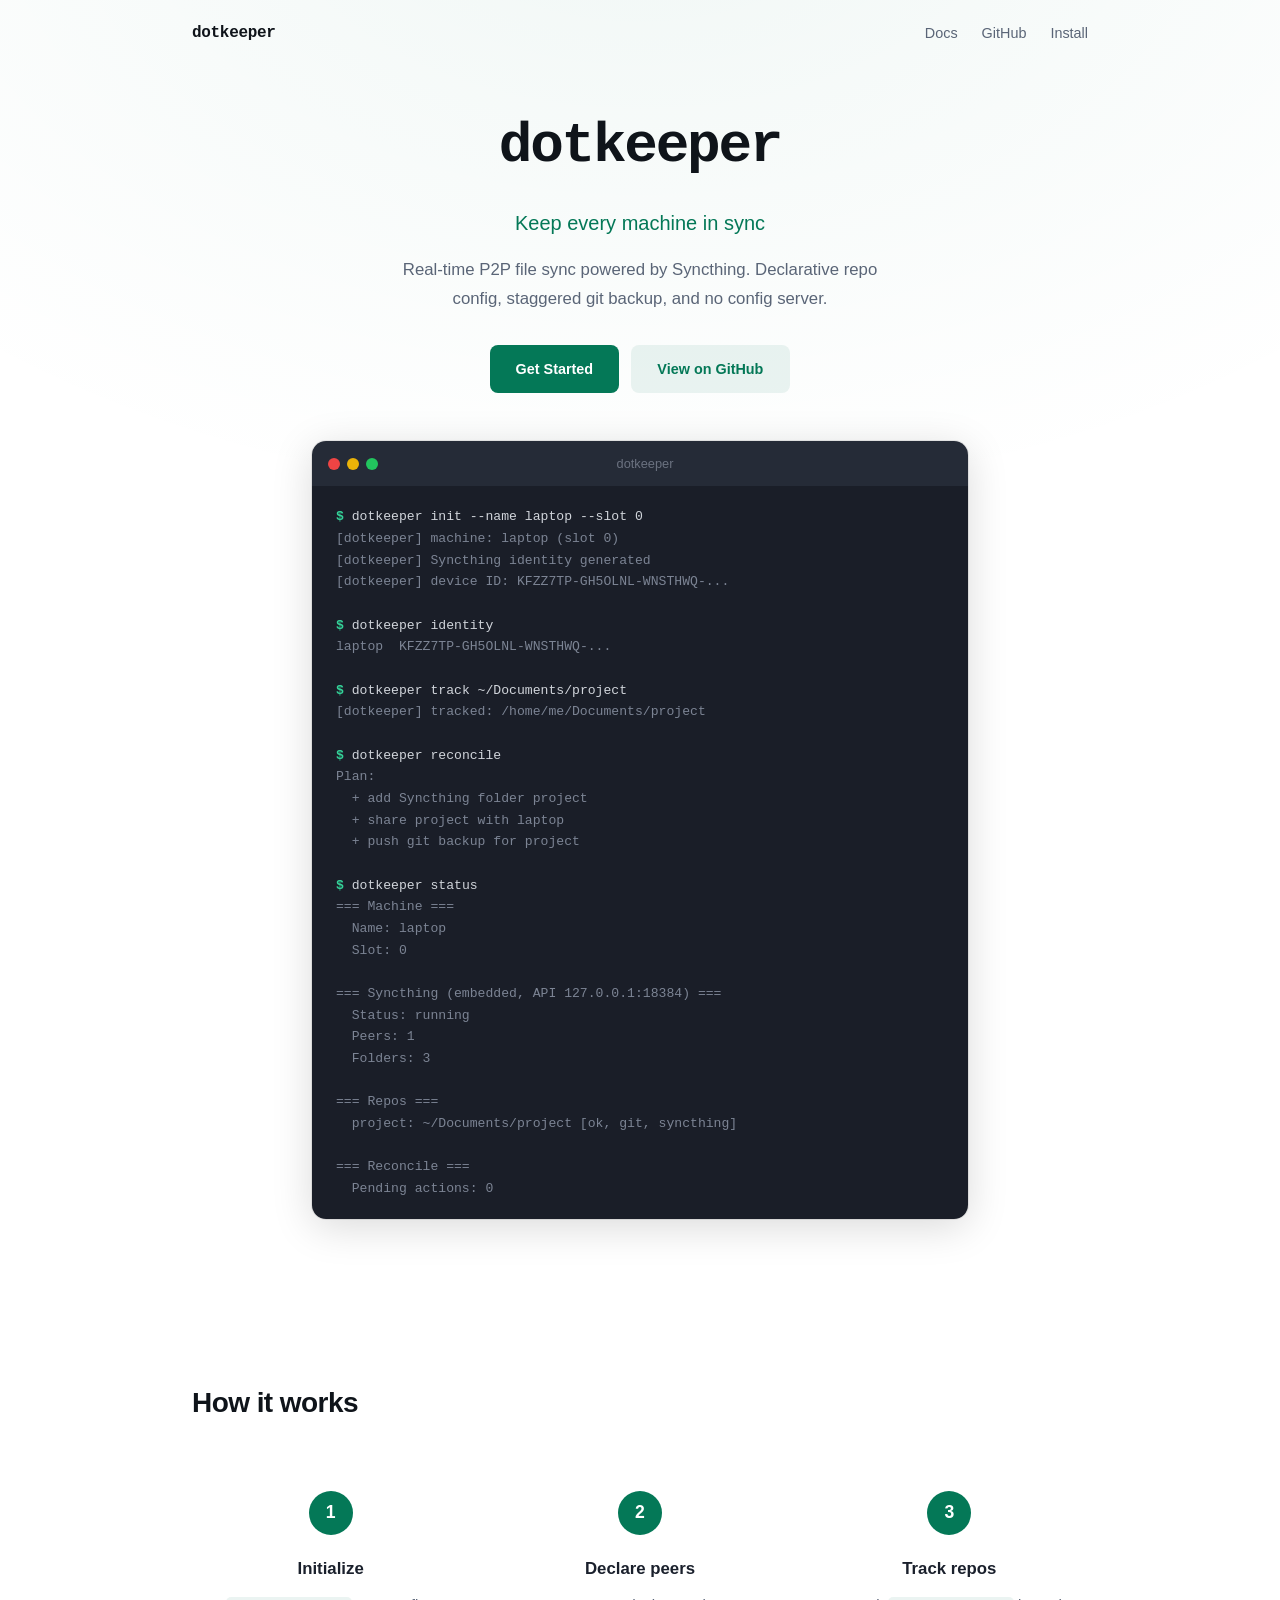
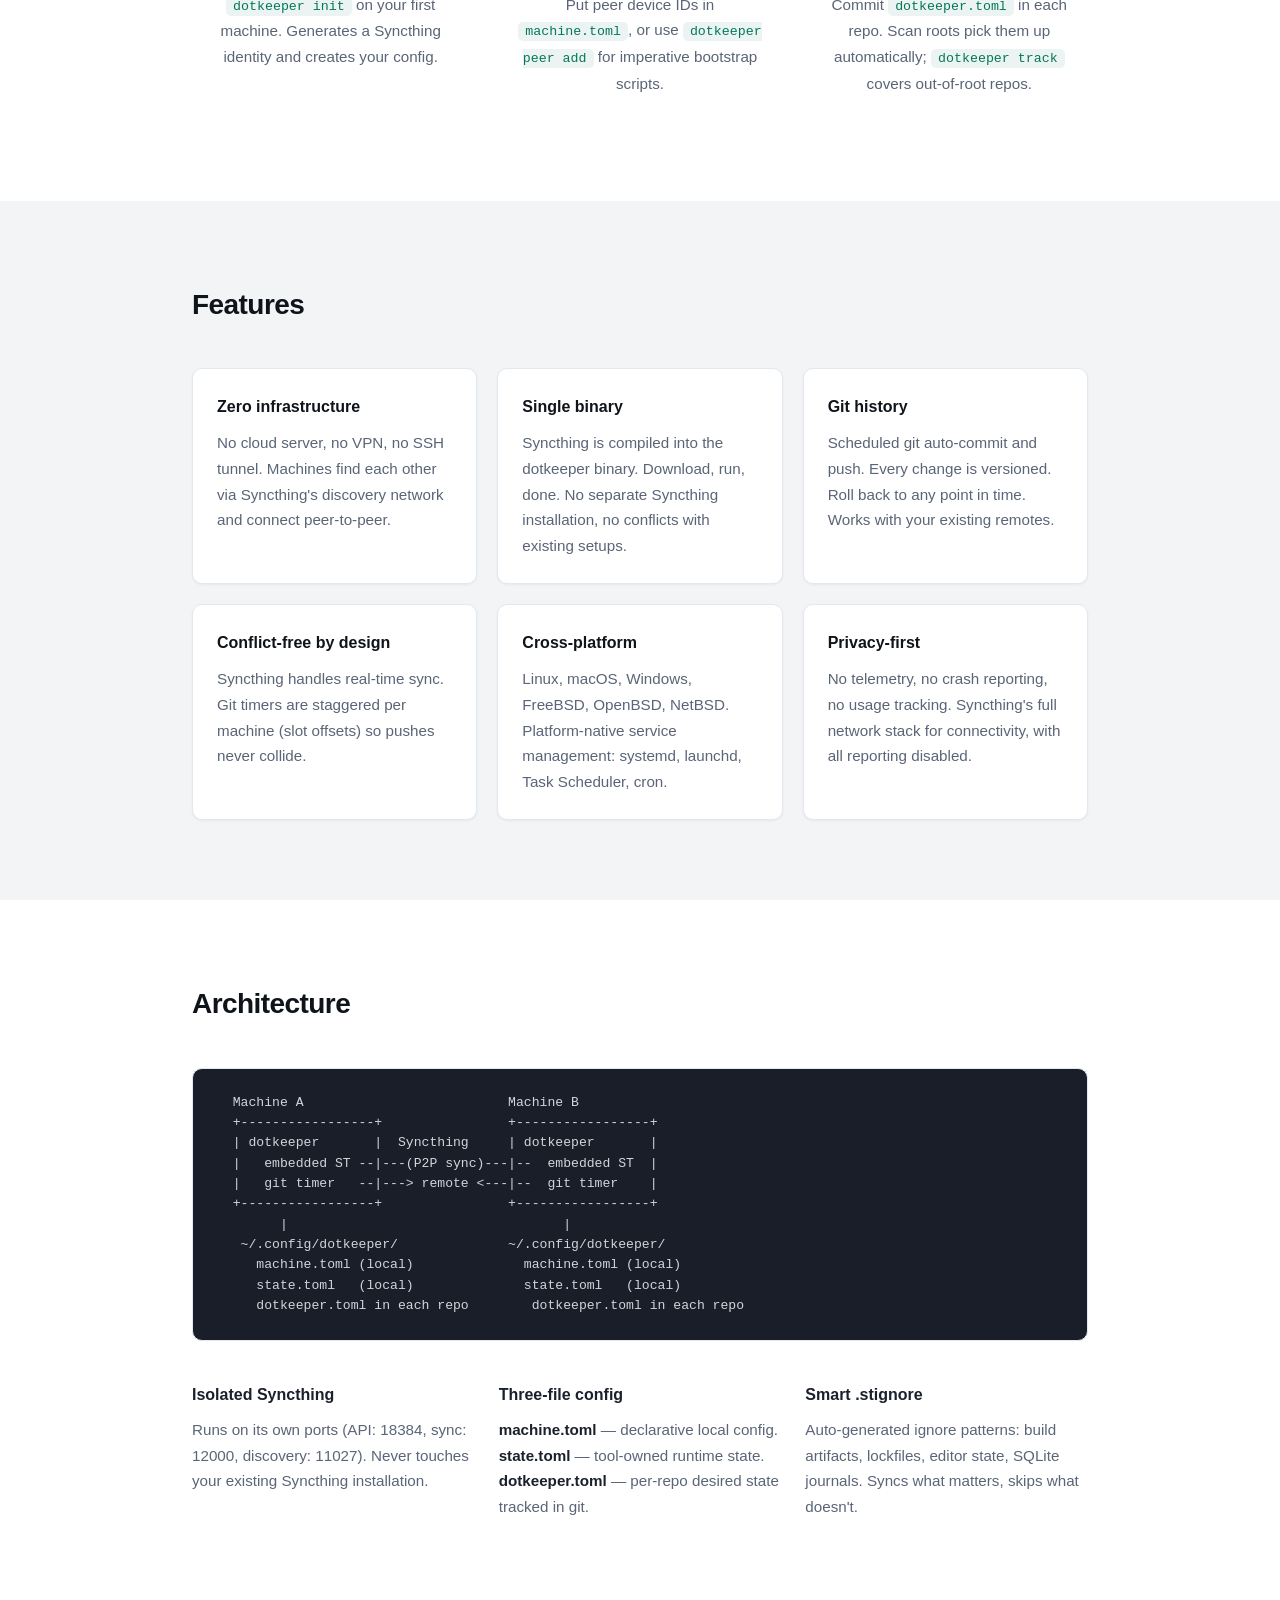
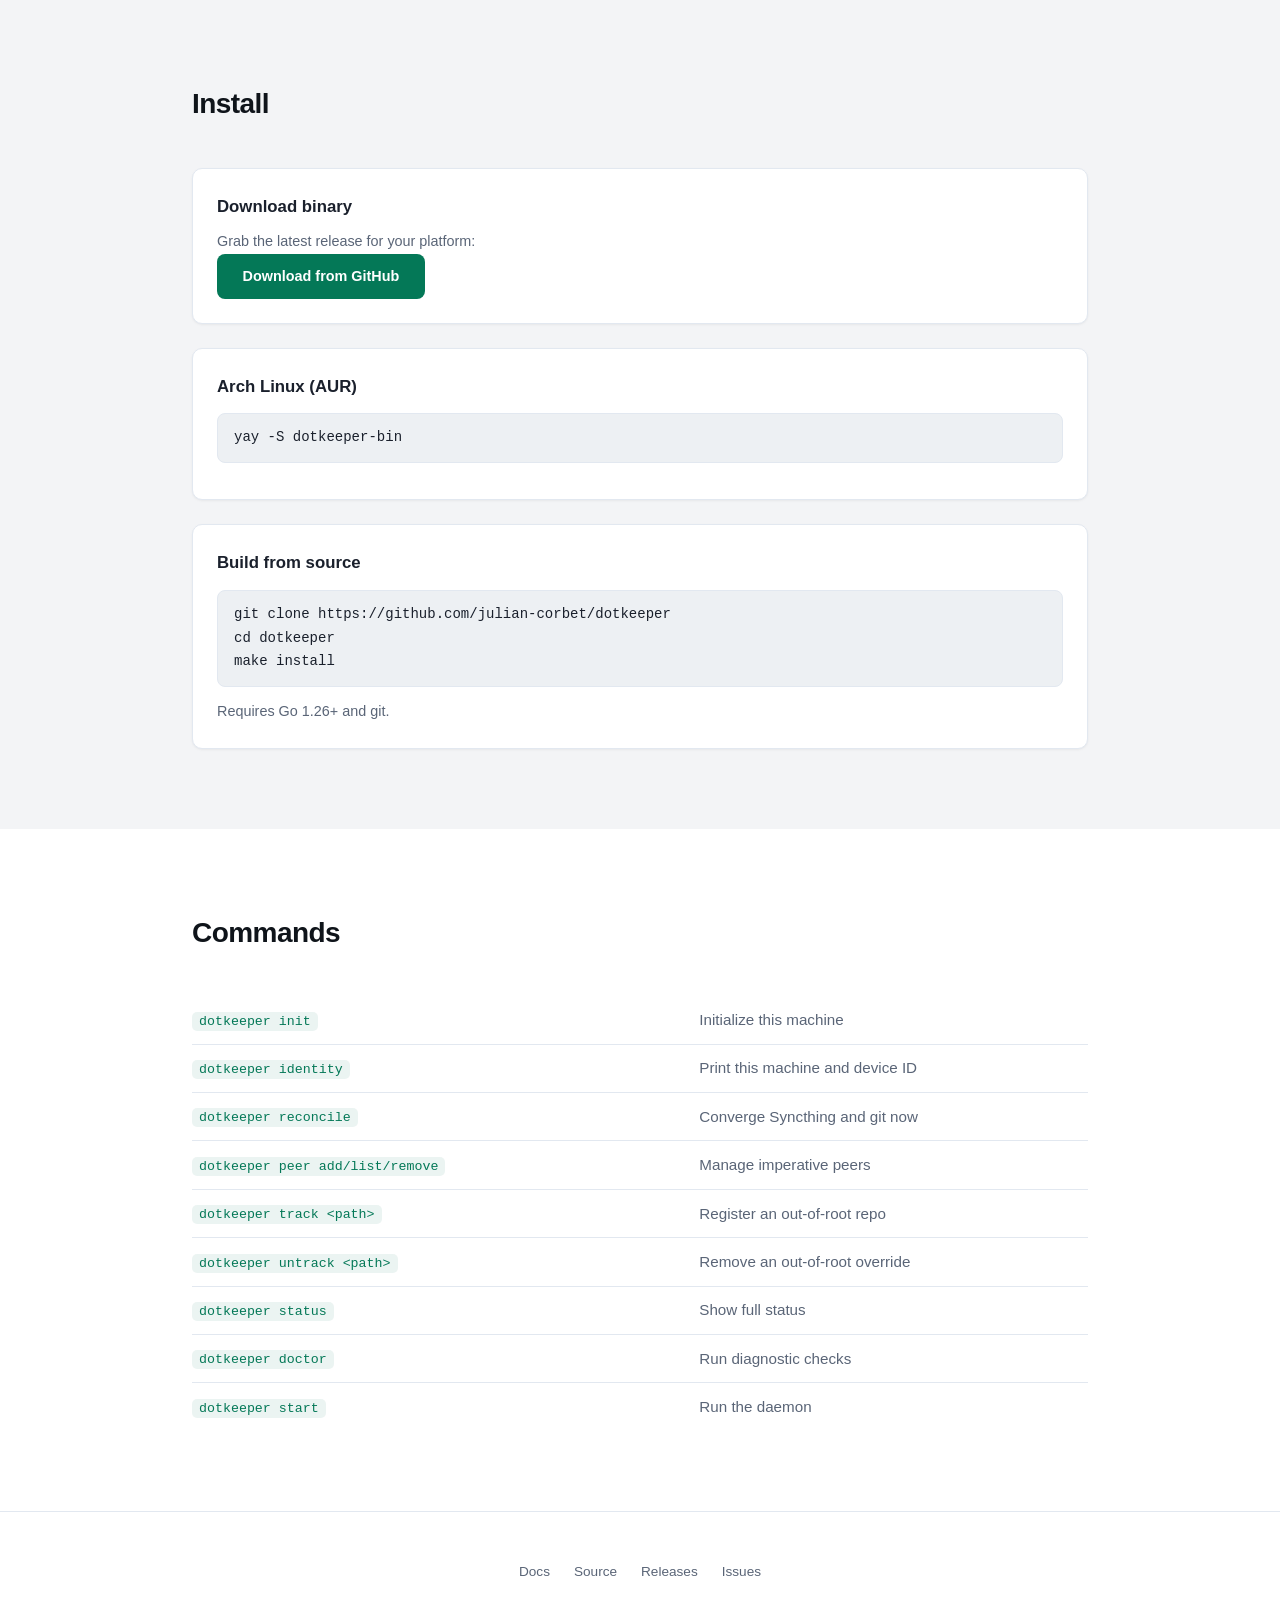
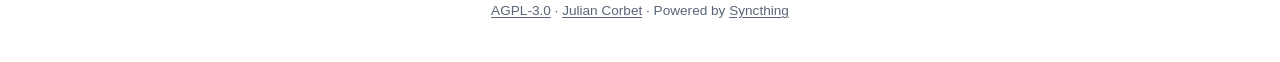
==== commit c6155de0: "chore: prepare public release" ====
--- a/site/index.html
+++ b/site/index.html
@@ -29,7 +29,7 @@
   <div class="hero-content">
     <h1>dotkeeper</h1>
     <p class="tagline">Keep every machine in sync</p>
-    <p class="subtitle">Real-time P2P file sync powered by Syncthing. Automatic git backup on schedule. One binary, zero config servers.</p>
+    <p class="subtitle">Real-time P2P file sync powered by Syncthing. Declarative repo config, staggered git backup, and no config server.</p>
     <div class="cta">
       <a href="#install" class="btn btn-primary">Get Started</a>
       <a href="https://github.com/julian-corbet/dotkeeper" class="btn btn-secondary">View on GitHub</a>
@@ -49,13 +49,17 @@
 [dotkeeper] Syncthing identity generated
 [dotkeeper] device ID: KFZZ7TP-GH5OLNL-WNSTHWQ-...</span>
 
-<span class="prompt">$</span> dotkeeper add ~/Documents/project ~/dotfiles
-<span class="output">[dotkeeper] added: project &rarr; ~/Documents/project (git: yes)
-[dotkeeper] added: dotfiles &rarr; ~/dotfiles (git: yes)
-[dotkeeper] config updated</span>
-
-<span class="prompt">$</span> dotkeeper install-timer
-<span class="output">[dotkeeper] timer installed (daily, slot 0, systemd)</span>
+<span class="prompt">$</span> dotkeeper identity
+<span class="output">laptop	KFZZ7TP-GH5OLNL-WNSTHWQ-...</span>
+
+<span class="prompt">$</span> dotkeeper track ~/Documents/project
+<span class="output">[dotkeeper] tracked: /home/me/Documents/project</span>
+
+<span class="prompt">$</span> dotkeeper reconcile
+<span class="output">Plan:
+  + add Syncthing folder project
+  + share project with laptop
+  + push git backup for project</span>
 
 <span class="prompt">$</span> dotkeeper status
 <span class="output">=== Machine ===
@@ -68,11 +72,10 @@
   Folders: 3
 
 === Repos ===
-  project:  ~/Documents/project [ok, git, syncthing]
-  dotfiles: ~/dotfiles [ok, git, syncthing]
-
-=== Git Backup Timer ===
-  Status: active</span></code></pre>
+  project: ~/Documents/project [ok, git, syncthing]
+
+=== Reconcile ===
+  Pending actions: 0</span></code></pre>
     </div>
   </div>
 </header>
@@ -90,13 +93,13 @@
       </div>
       <div class="step">
         <div class="step-num">2</div>
-        <h3>Join</h3>
-        <p><code>dotkeeper join &lt;ID&gt;</code> on other machines. Config syncs automatically via Syncthing.</p>
+        <h3>Declare peers</h3>
+        <p>Put peer device IDs in <code>machine.toml</code>, or use <code>dotkeeper peer add</code> for imperative bootstrap scripts.</p>
       </div>
       <div class="step">
         <div class="step-num">3</div>
-        <h3>Add repos</h3>
-        <p><code>dotkeeper add ~/project</code> starts syncing. Files propagate in real-time. Git backs up on schedule.</p>
+        <h3>Track repos</h3>
+        <p>Commit <code>dotkeeper.toml</code> in each repo. Scan roots pick them up automatically; <code>dotkeeper track</code> covers out-of-root repos.</p>
       </div>
     </div>
   </div>
@@ -146,7 +149,8 @@
         |                                   |
    ~/.config/dotkeeper/              ~/.config/dotkeeper/
      machine.toml (local)              machine.toml (local)
-     config.toml  (synced)             config.toml  (synced)</code></pre>
+     state.toml   (local)              state.toml   (local)
+     dotkeeper.toml in each repo        dotkeeper.toml in each repo</code></pre>
     <div class="arch-details">
       <div class="arch-detail">
         <h3>Isolated Syncthing</h3>
@@ -154,7 +158,7 @@
       </div>
       <div class="arch-detail">
         <h3>Three-file config</h3>
-        <p><strong>machine.toml</strong> &mdash; local identity, never synced. <strong>config.toml</strong> &mdash; shared settings, synced via Syncthing. <strong>dotkeeper.toml</strong> &mdash; per-repo breadcrumb, tracked in git.</p>
+        <p><strong>machine.toml</strong> &mdash; declarative local config. <strong>state.toml</strong> &mdash; tool-owned runtime state. <strong>dotkeeper.toml</strong> &mdash; per-repo desired state tracked in git.</p>
       </div>
       <div class="arch-detail">
         <h3>Smart .stignore</h3>
@@ -182,7 +186,7 @@
         <pre><code>git clone https://github.com/julian-corbet/dotkeeper
 cd dotkeeper
 make install</code></pre>
-        <p>Requires Go 1.22+ and git.</p>
+        <p>Requires Go 1.26+ and git.</p>
       </div>
     </div>
   </div>
@@ -194,15 +198,14 @@
     <table>
       <tbody>
         <tr><td><code>dotkeeper init</code></td><td>Initialize this machine</td></tr>
-        <tr><td><code>dotkeeper join &lt;ID&gt;</code></td><td>Join an existing setup</td></tr>
-        <tr><td><code>dotkeeper add &lt;path&gt;</code></td><td>Add repos to sync</td></tr>
-        <tr><td><code>dotkeeper remove &lt;name&gt;</code></td><td>Remove a repo from sync</td></tr>
-        <tr><td><code>dotkeeper pair</code></td><td>Apply config to Syncthing</td></tr>
-        <tr><td><code>dotkeeper sync</code></td><td>Run git backup now</td></tr>
+        <tr><td><code>dotkeeper identity</code></td><td>Print this machine and device ID</td></tr>
+        <tr><td><code>dotkeeper reconcile</code></td><td>Converge Syncthing and git now</td></tr>
+        <tr><td><code>dotkeeper peer add/list/remove</code></td><td>Manage imperative peers</td></tr>
+        <tr><td><code>dotkeeper track &lt;path&gt;</code></td><td>Register an out-of-root repo</td></tr>
+        <tr><td><code>dotkeeper untrack &lt;path&gt;</code></td><td>Remove an out-of-root override</td></tr>
         <tr><td><code>dotkeeper status</code></td><td>Show full status</td></tr>
-        <tr><td><code>dotkeeper install-timer</code></td><td>Install scheduled git backup</td></tr>
-        <tr><td><code>dotkeeper start</code></td><td>Start embedded Syncthing</td></tr>
-        <tr><td><code>dotkeeper stop</code></td><td>Stop Syncthing service</td></tr>
+        <tr><td><code>dotkeeper doctor</code></td><td>Run diagnostic checks</td></tr>
+        <tr><td><code>dotkeeper start</code></td><td>Run the daemon</td></tr>
       </tbody>
     </table>
   </div>
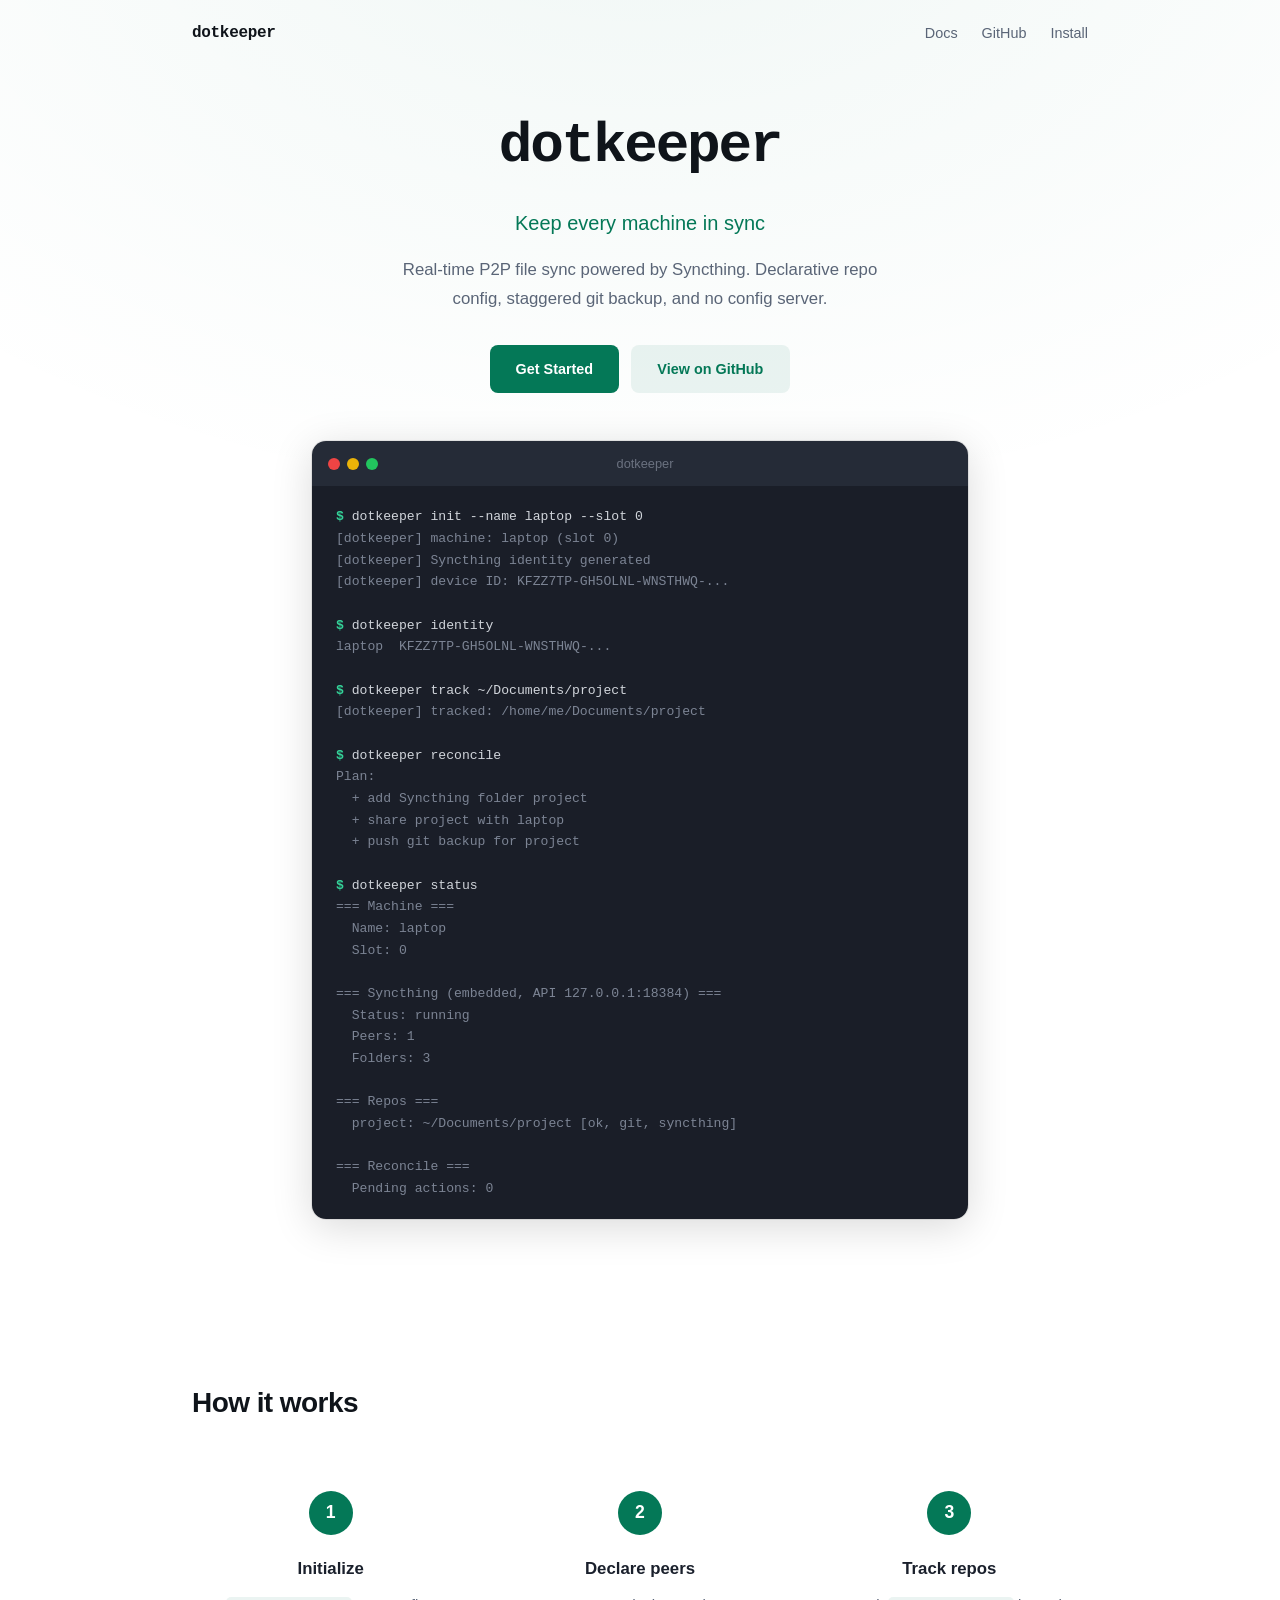
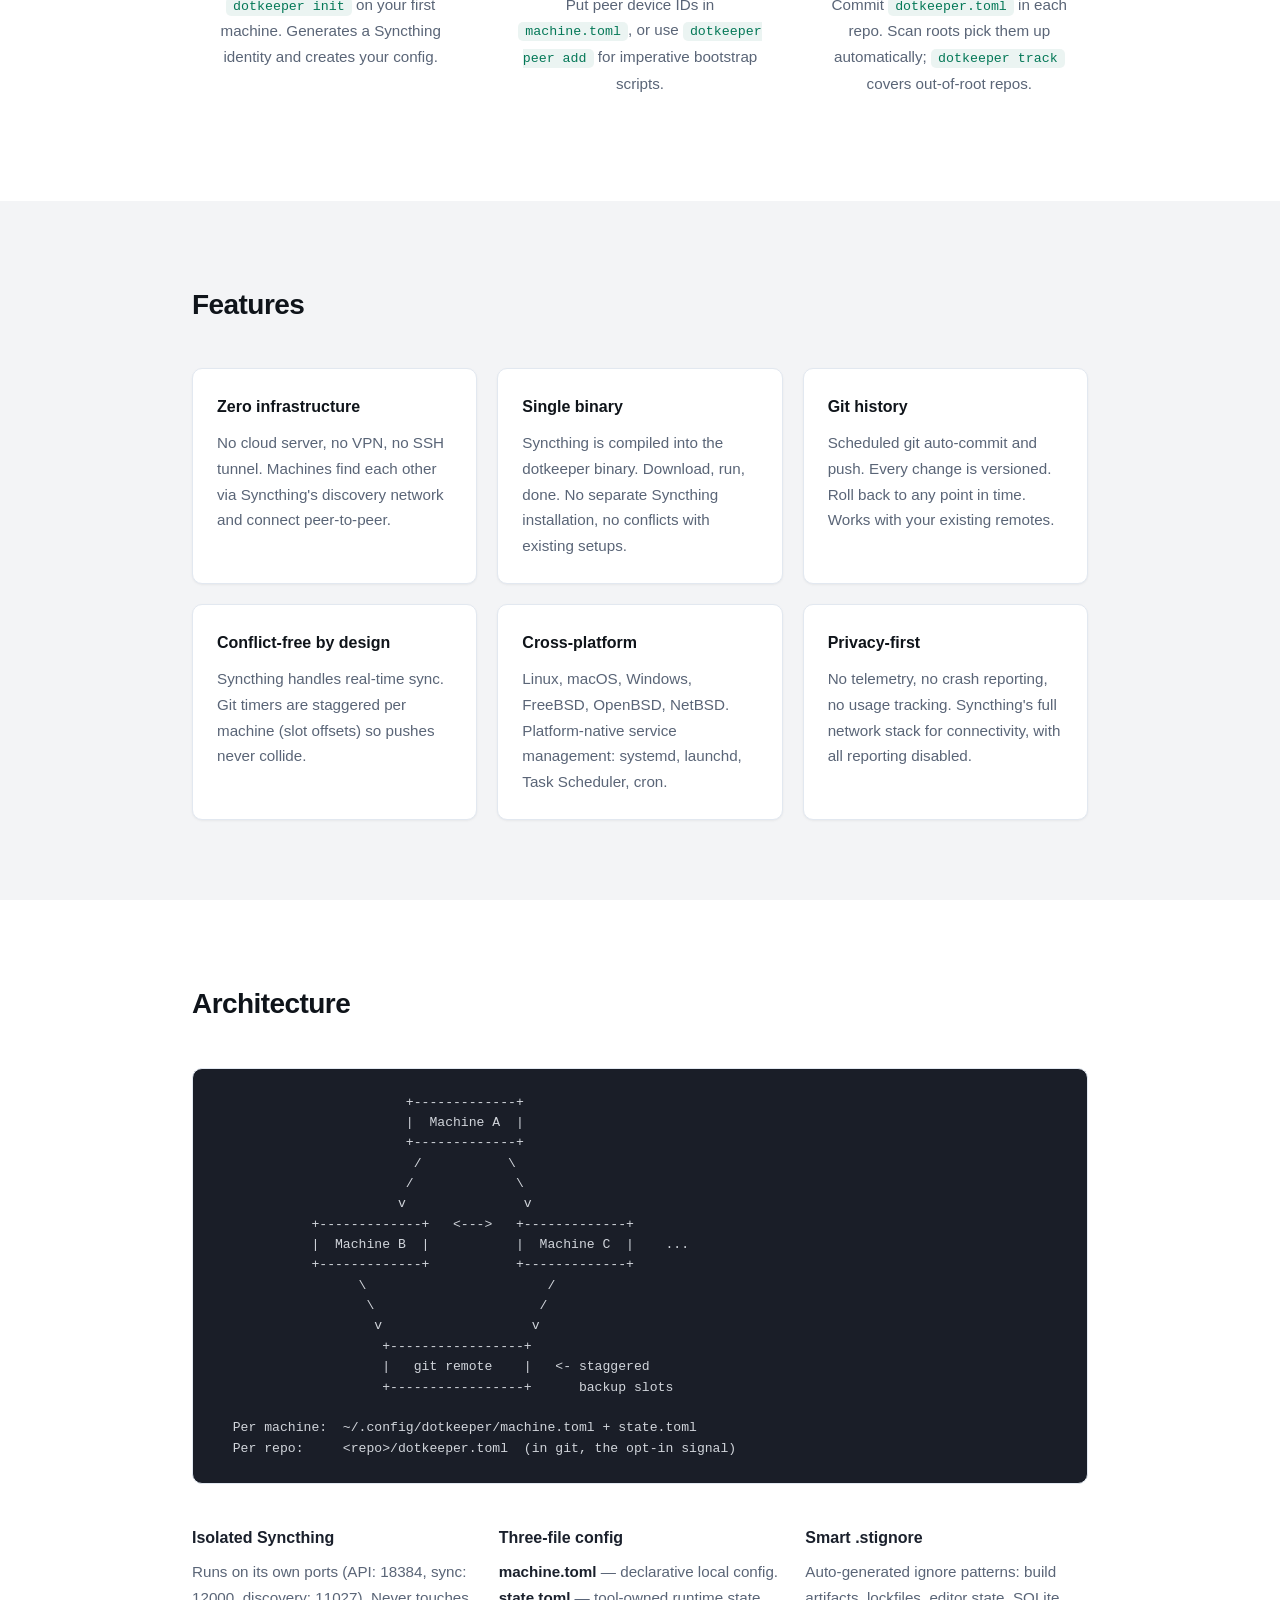
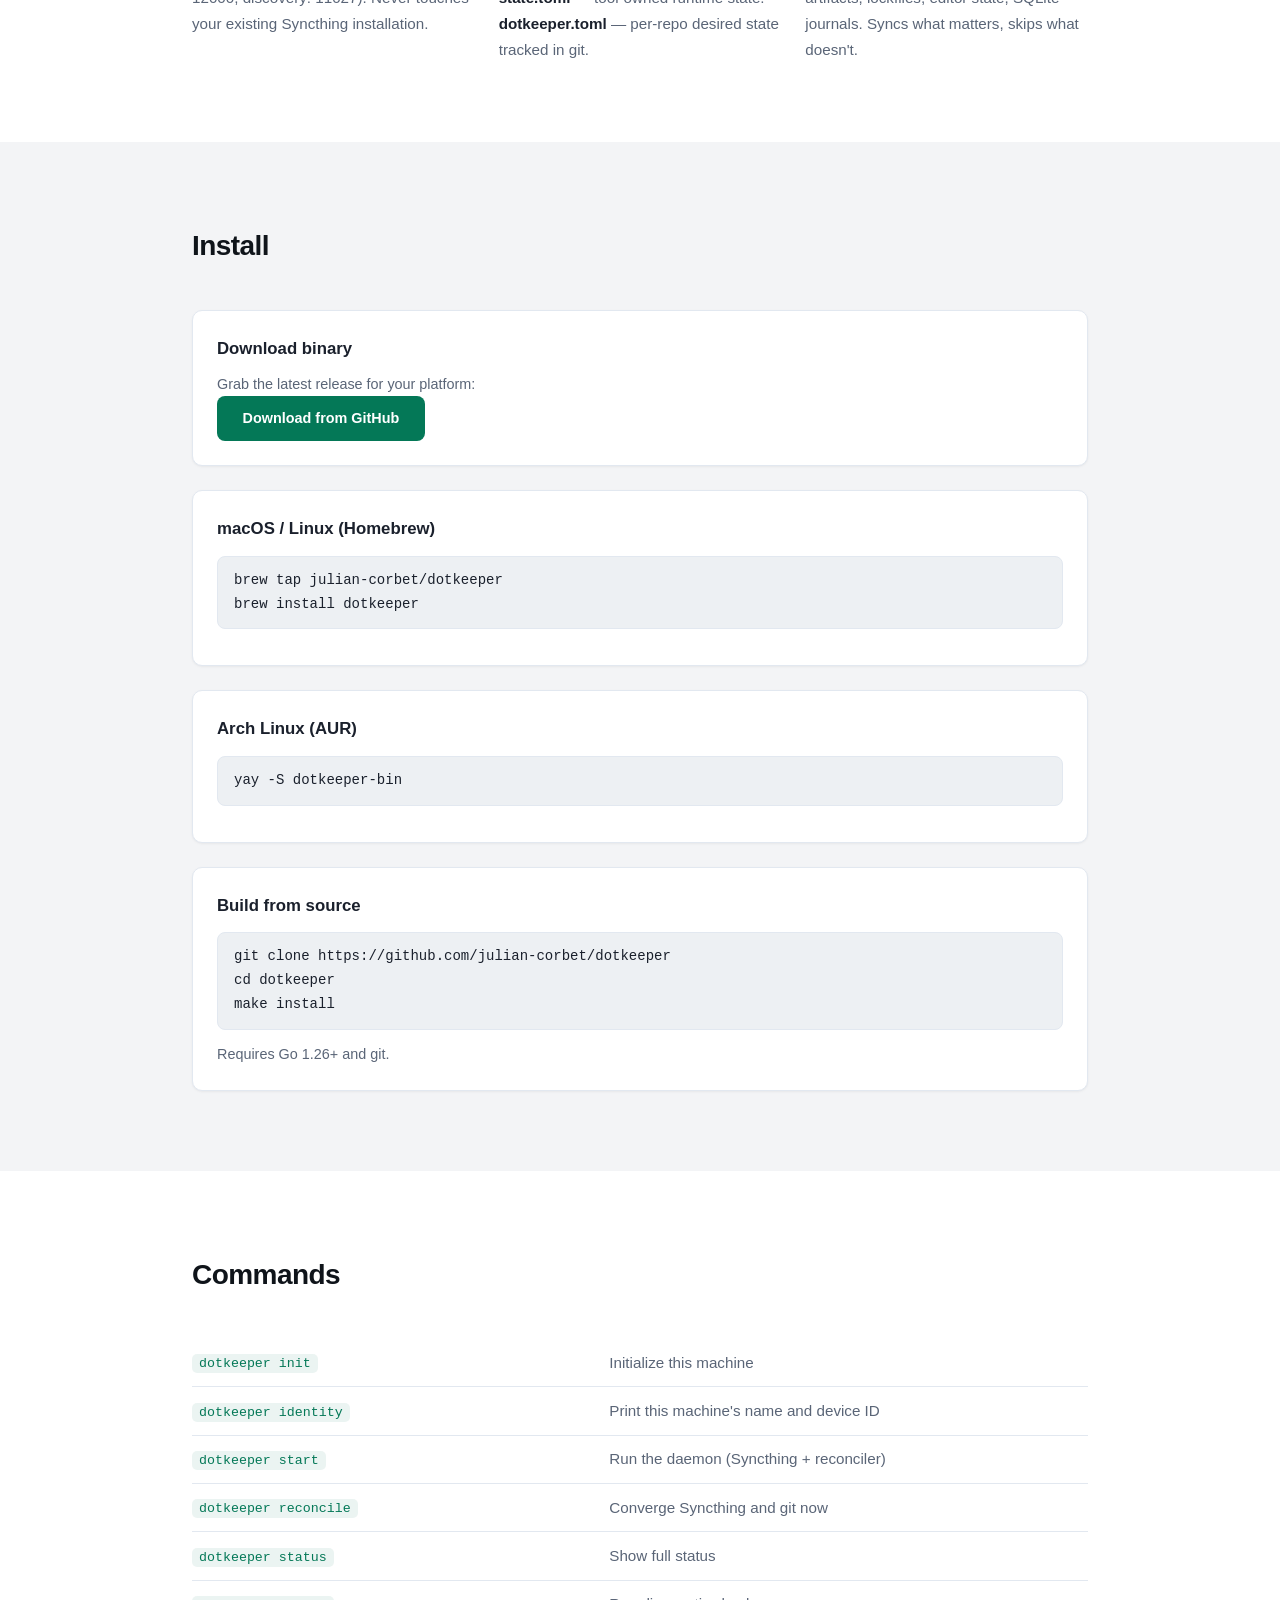
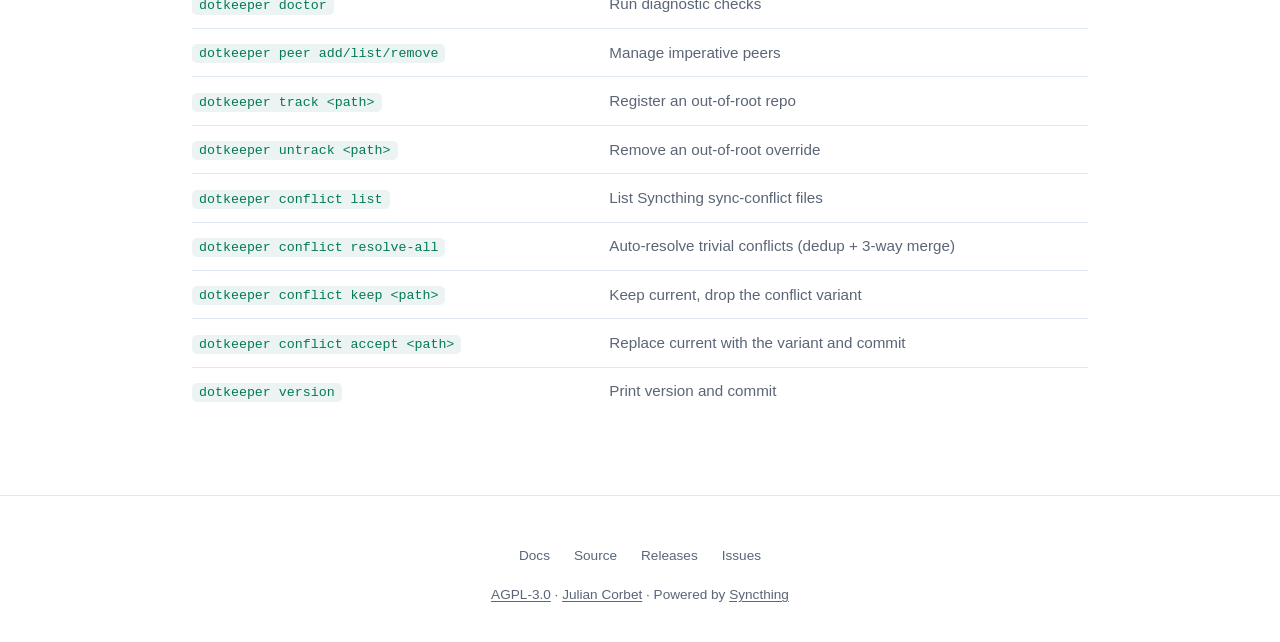
==== commit cc4d893b: "site: refresh homepage to match v0.5 reality Three content gaps the old copy carried since the proje" ====
--- a/site/index.html
+++ b/site/index.html
@@ -140,17 +140,24 @@
 <section class="architecture">
   <div class="container">
     <h2>Architecture</h2>
-    <pre class="arch-diagram"><code>  Machine A                          Machine B
-  +-----------------+                +-----------------+
-  | dotkeeper       |  Syncthing     | dotkeeper       |
-  |   embedded ST --|---(P2P sync)---|--  embedded ST  |
-  |   git timer   --|---> remote <---|--  git timer    |
-  +-----------------+                +-----------------+
-        |                                   |
-   ~/.config/dotkeeper/              ~/.config/dotkeeper/
-     machine.toml (local)              machine.toml (local)
-     state.toml   (local)              state.toml   (local)
-     dotkeeper.toml in each repo        dotkeeper.toml in each repo</code></pre>
+    <pre class="arch-diagram"><code>                        +-------------+
+                        |  Machine A  |
+                        +-------------+
+                         /           \
+                        /             \
+                       v               v
+            +-------------+   <--->   +-------------+
+            |  Machine B  |           |  Machine C  |    ...
+            +-------------+           +-------------+
+                  \                       /
+                   \                     /
+                    v                   v
+                     +-----------------+
+                     |   git remote    |   <- staggered
+                     +-----------------+      backup slots
+
+  Per machine:  ~/.config/dotkeeper/machine.toml + state.toml
+  Per repo:     &lt;repo&gt;/dotkeeper.toml  (in git, the opt-in signal)</code></pre>
     <div class="arch-details">
       <div class="arch-detail">
         <h3>Isolated Syncthing</h3>
@@ -176,6 +183,11 @@
         <h3>Download binary</h3>
         <p>Grab the latest release for your platform:</p>
         <a href="https://github.com/julian-corbet/dotkeeper/releases/latest" class="btn btn-primary">Download from GitHub</a>
+      </div>
+      <div class="install-method">
+        <h3>macOS / Linux (Homebrew)</h3>
+        <pre><code>brew tap julian-corbet/dotkeeper
+brew install dotkeeper</code></pre>
       </div>
       <div class="install-method">
         <h3>Arch Linux (AUR)</h3>
@@ -198,14 +210,19 @@
     <table>
       <tbody>
         <tr><td><code>dotkeeper init</code></td><td>Initialize this machine</td></tr>
-        <tr><td><code>dotkeeper identity</code></td><td>Print this machine and device ID</td></tr>
+        <tr><td><code>dotkeeper identity</code></td><td>Print this machine's name and device ID</td></tr>
+        <tr><td><code>dotkeeper start</code></td><td>Run the daemon (Syncthing + reconciler)</td></tr>
         <tr><td><code>dotkeeper reconcile</code></td><td>Converge Syncthing and git now</td></tr>
+        <tr><td><code>dotkeeper status</code></td><td>Show full status</td></tr>
+        <tr><td><code>dotkeeper doctor</code></td><td>Run diagnostic checks</td></tr>
         <tr><td><code>dotkeeper peer add/list/remove</code></td><td>Manage imperative peers</td></tr>
         <tr><td><code>dotkeeper track &lt;path&gt;</code></td><td>Register an out-of-root repo</td></tr>
         <tr><td><code>dotkeeper untrack &lt;path&gt;</code></td><td>Remove an out-of-root override</td></tr>
-        <tr><td><code>dotkeeper status</code></td><td>Show full status</td></tr>
-        <tr><td><code>dotkeeper doctor</code></td><td>Run diagnostic checks</td></tr>
-        <tr><td><code>dotkeeper start</code></td><td>Run the daemon</td></tr>
+        <tr><td><code>dotkeeper conflict list</code></td><td>List Syncthing sync-conflict files</td></tr>
+        <tr><td><code>dotkeeper conflict resolve-all</code></td><td>Auto-resolve trivial conflicts (dedup + 3-way merge)</td></tr>
+        <tr><td><code>dotkeeper conflict keep &lt;path&gt;</code></td><td>Keep current, drop the conflict variant</td></tr>
+        <tr><td><code>dotkeeper conflict accept &lt;path&gt;</code></td><td>Replace current with the variant and commit</td></tr>
+        <tr><td><code>dotkeeper version</code></td><td>Print version and commit</td></tr>
       </tbody>
     </table>
   </div>
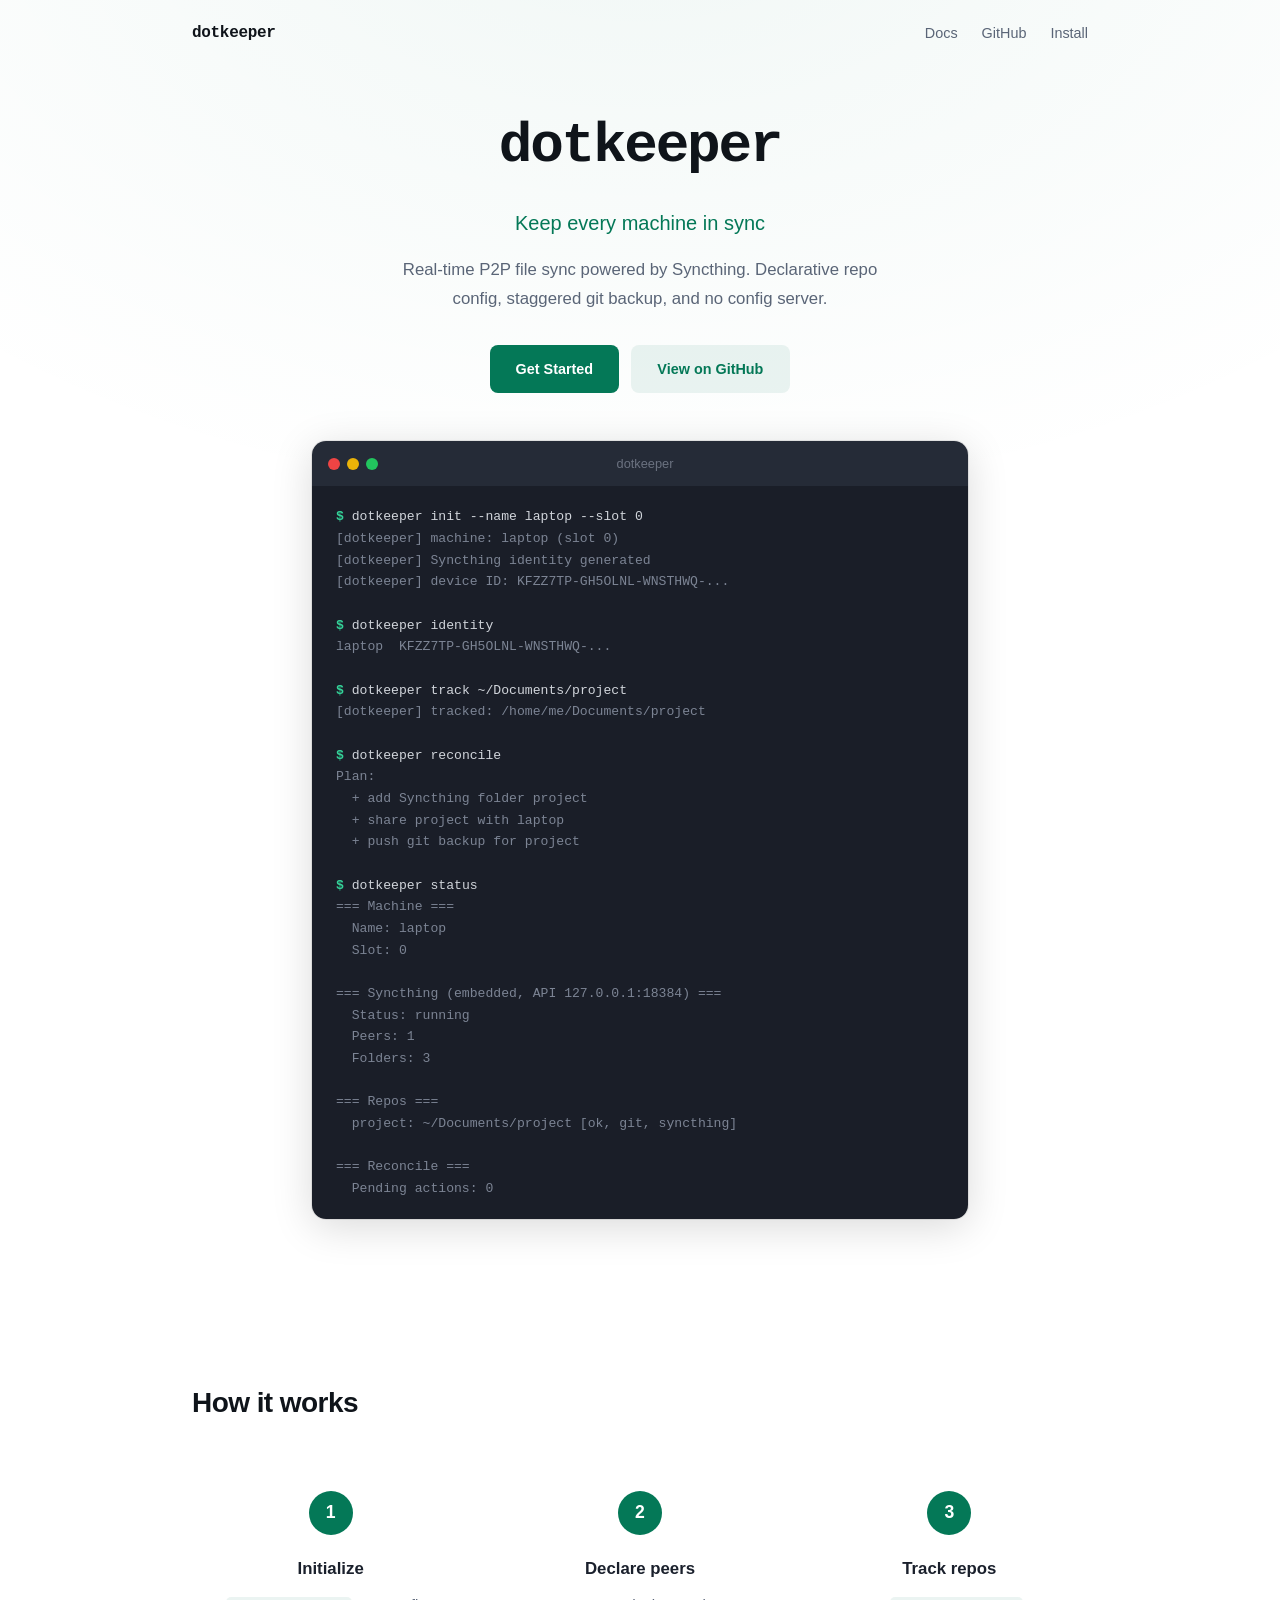
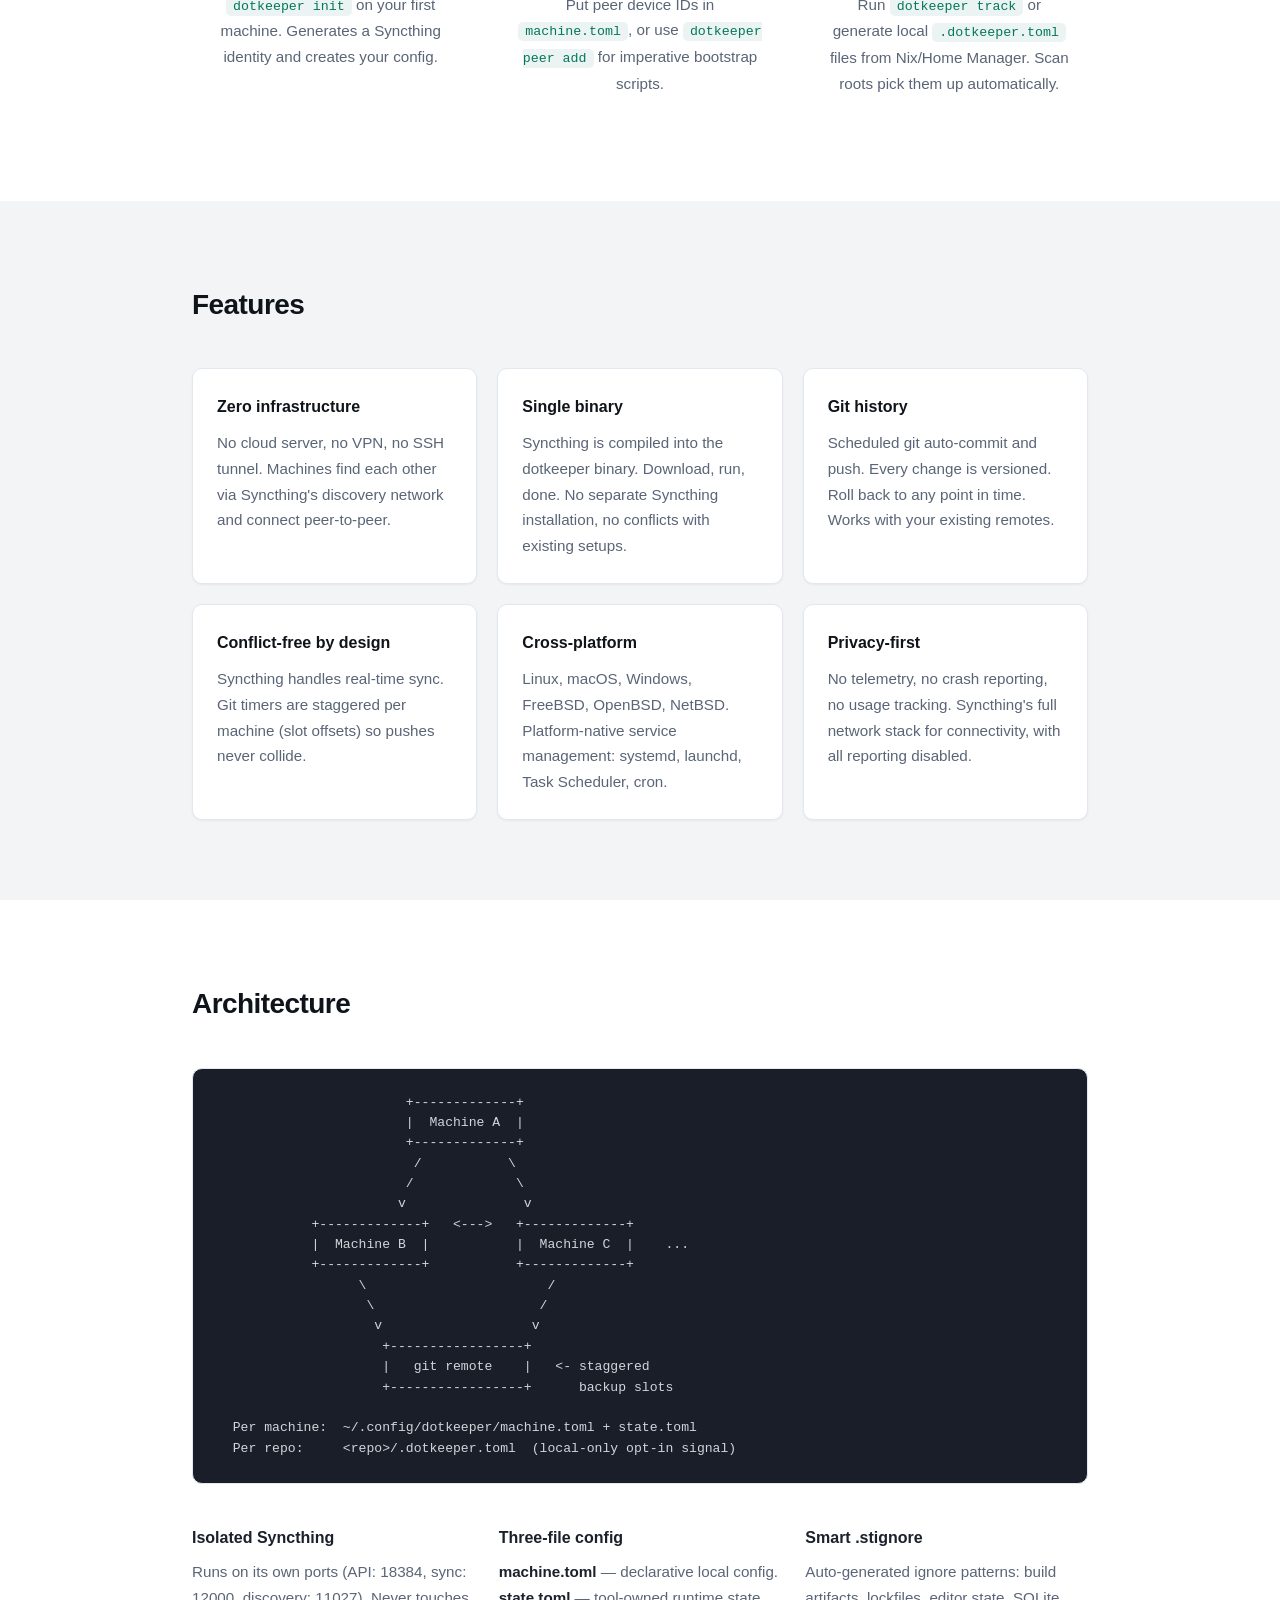
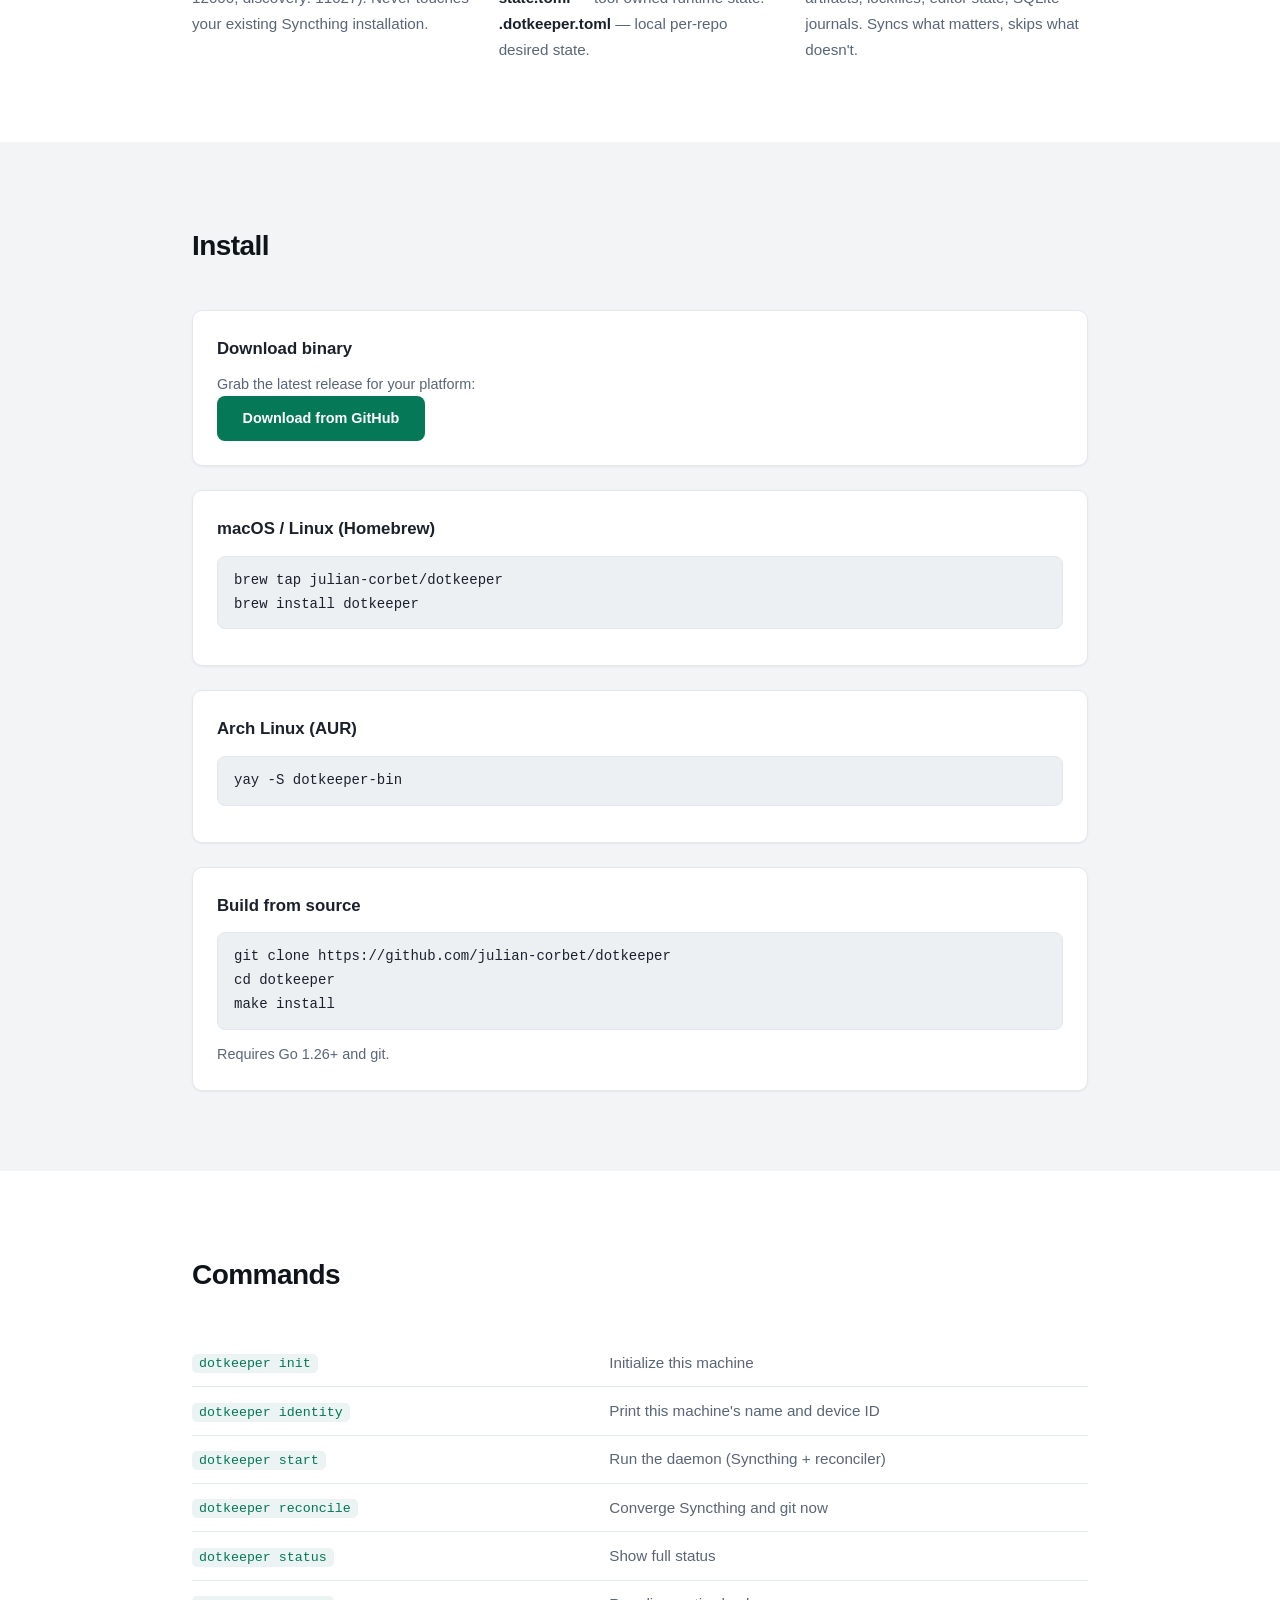
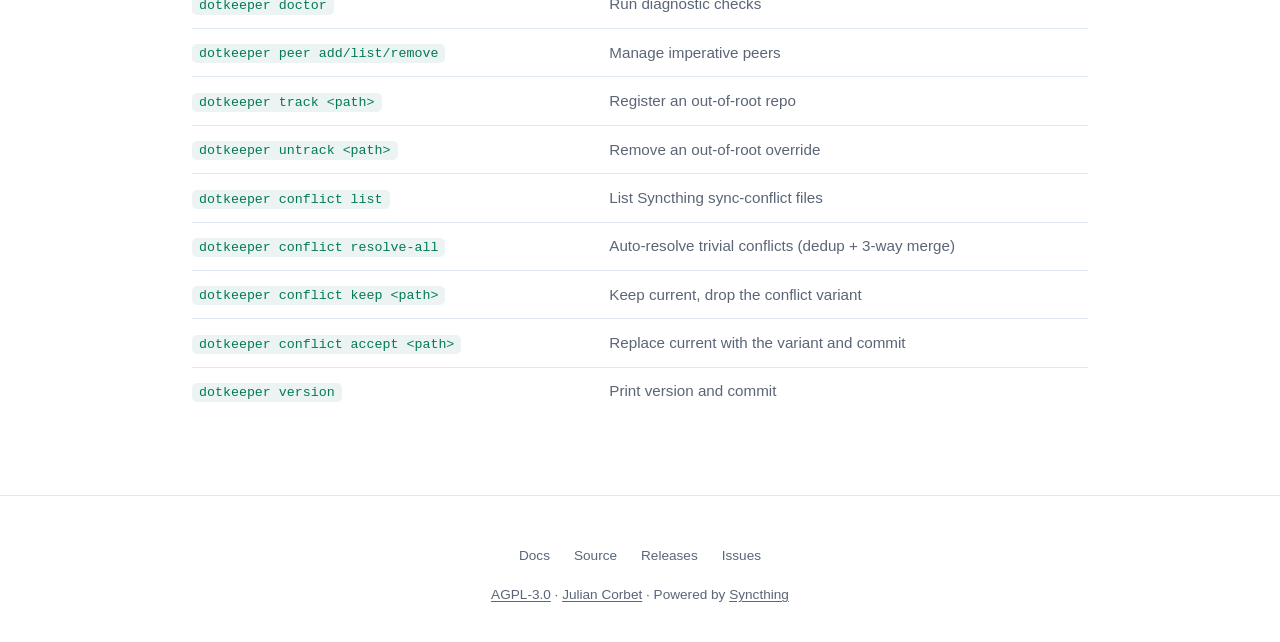
==== commit d4c0921e: "feat!: make repo metadata local-only Move per-repo config to .dotkeeper.toml, enforce Git/Syncthing " ====
--- a/site/index.html
+++ b/site/index.html
@@ -11,7 +11,14 @@
   <meta property="og:description" content="P2P repo sync with git history. One binary, zero config servers.">
   <meta property="og:type" content="website">
   <meta property="og:url" content="https://dotkeeper.corbet.ch">
-  <link rel="icon" href="data:image/svg+xml,<svg xmlns='http://www.w3.org/2000/svg' viewBox='0 0 100 100'><text y='.9em' font-size='90'>&#128256;</text></svg>">
+  <meta property="og:image" content="https://dotkeeper.corbet.ch/og-image.png">
+  <meta property="og:image:width" content="1200">
+  <meta property="og:image:height" content="630">
+  <meta property="og:image:alt" content="dotkeeper wordmark with a three-peer mesh symbol on a dark background">
+  <meta name="twitter:card" content="summary_large_image">
+  <meta name="twitter:image" content="https://dotkeeper.corbet.ch/og-image.png">
+  <link rel="icon" type="image/svg+xml" href="/favicon.svg">
+  <link rel="alternate icon" type="image/x-icon" href="/favicon.ico">
   <link rel="stylesheet" href="style.css">
 </head>
 <body>
@@ -99,7 +106,7 @@
       <div class="step">
         <div class="step-num">3</div>
         <h3>Track repos</h3>
-        <p>Commit <code>dotkeeper.toml</code> in each repo. Scan roots pick them up automatically; <code>dotkeeper track</code> covers out-of-root repos.</p>
+        <p>Run <code>dotkeeper track</code> or generate local <code>.dotkeeper.toml</code> files from Nix/Home Manager. Scan roots pick them up automatically.</p>
       </div>
     </div>
   </div>
@@ -157,7 +164,7 @@
                      +-----------------+      backup slots
 
   Per machine:  ~/.config/dotkeeper/machine.toml + state.toml
-  Per repo:     &lt;repo&gt;/dotkeeper.toml  (in git, the opt-in signal)</code></pre>
+  Per repo:     &lt;repo&gt;/.dotkeeper.toml  (local-only opt-in signal)</code></pre>
     <div class="arch-details">
       <div class="arch-detail">
         <h3>Isolated Syncthing</h3>
@@ -165,7 +172,7 @@
       </div>
       <div class="arch-detail">
         <h3>Three-file config</h3>
-        <p><strong>machine.toml</strong> &mdash; declarative local config. <strong>state.toml</strong> &mdash; tool-owned runtime state. <strong>dotkeeper.toml</strong> &mdash; per-repo desired state tracked in git.</p>
+        <p><strong>machine.toml</strong> &mdash; declarative local config. <strong>state.toml</strong> &mdash; tool-owned runtime state. <strong>.dotkeeper.toml</strong> &mdash; local per-repo desired state.</p>
       </div>
       <div class="arch-detail">
         <h3>Smart .stignore</h3>
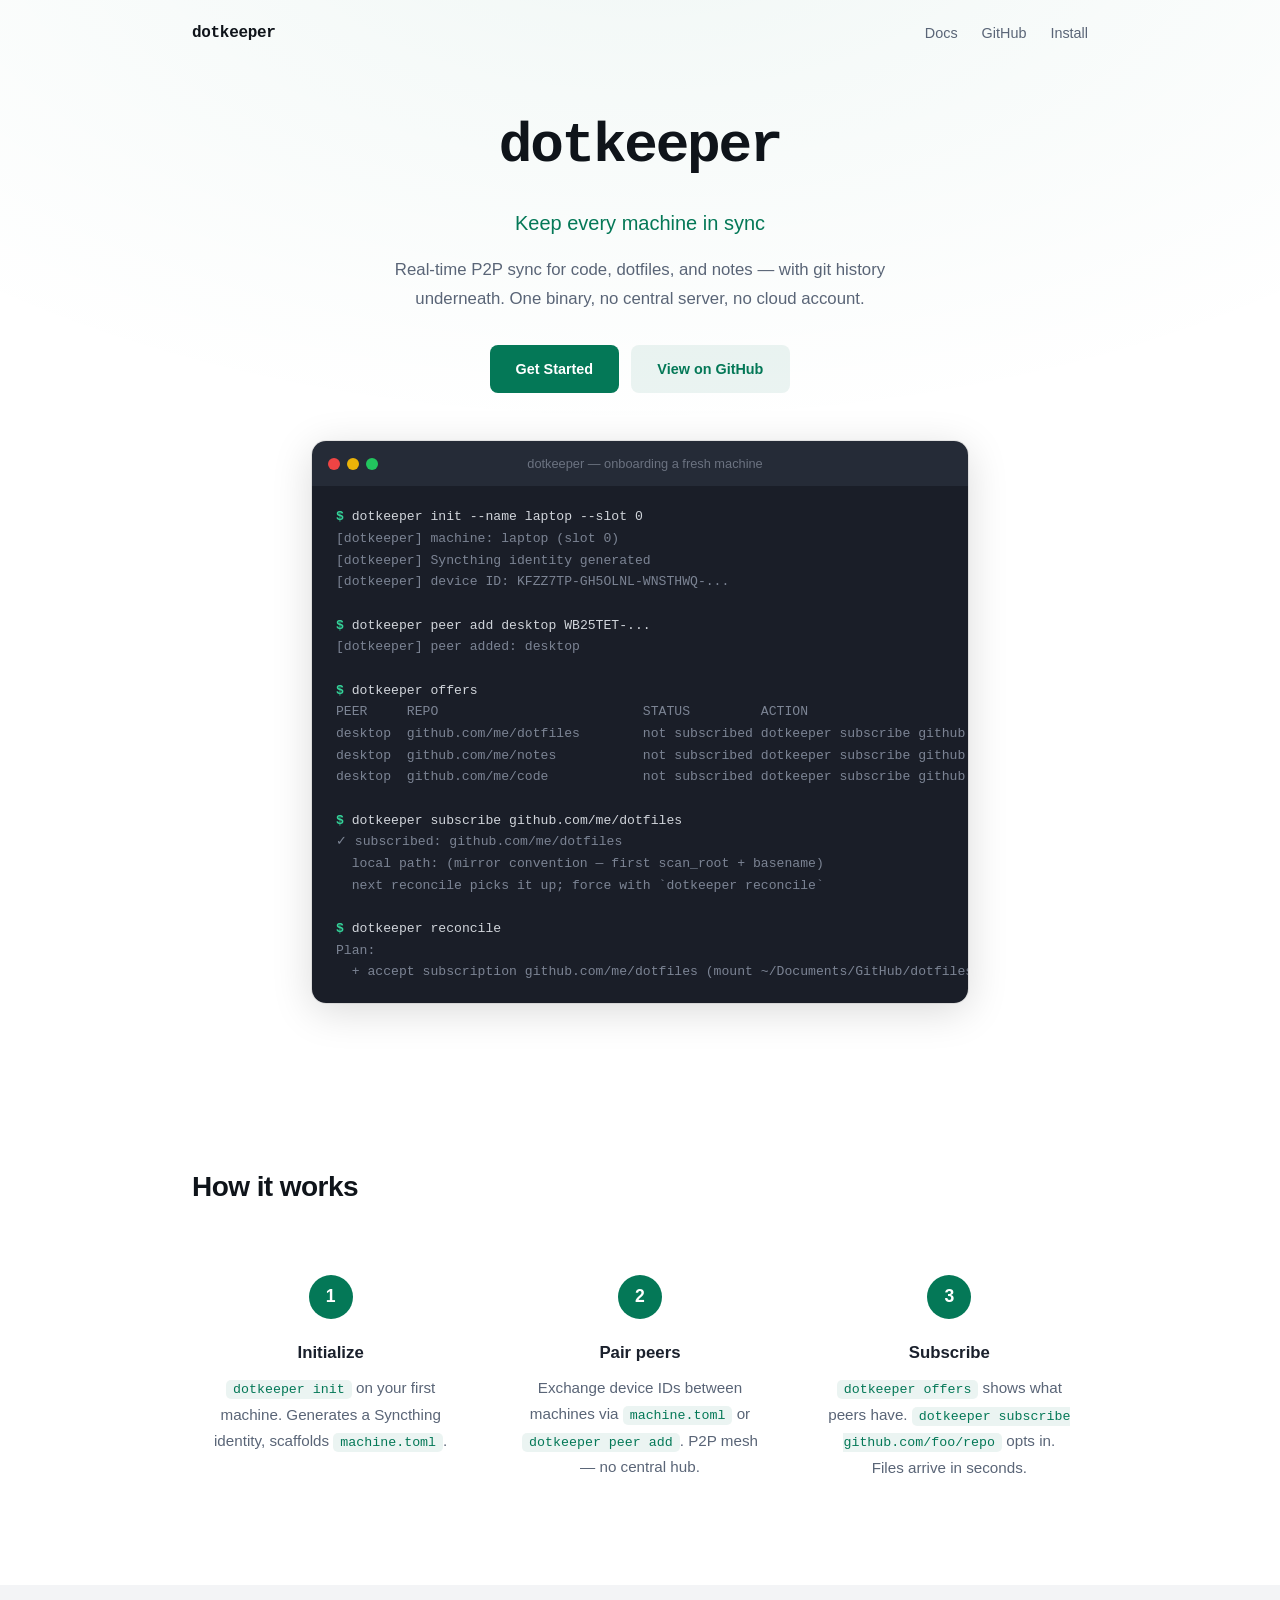
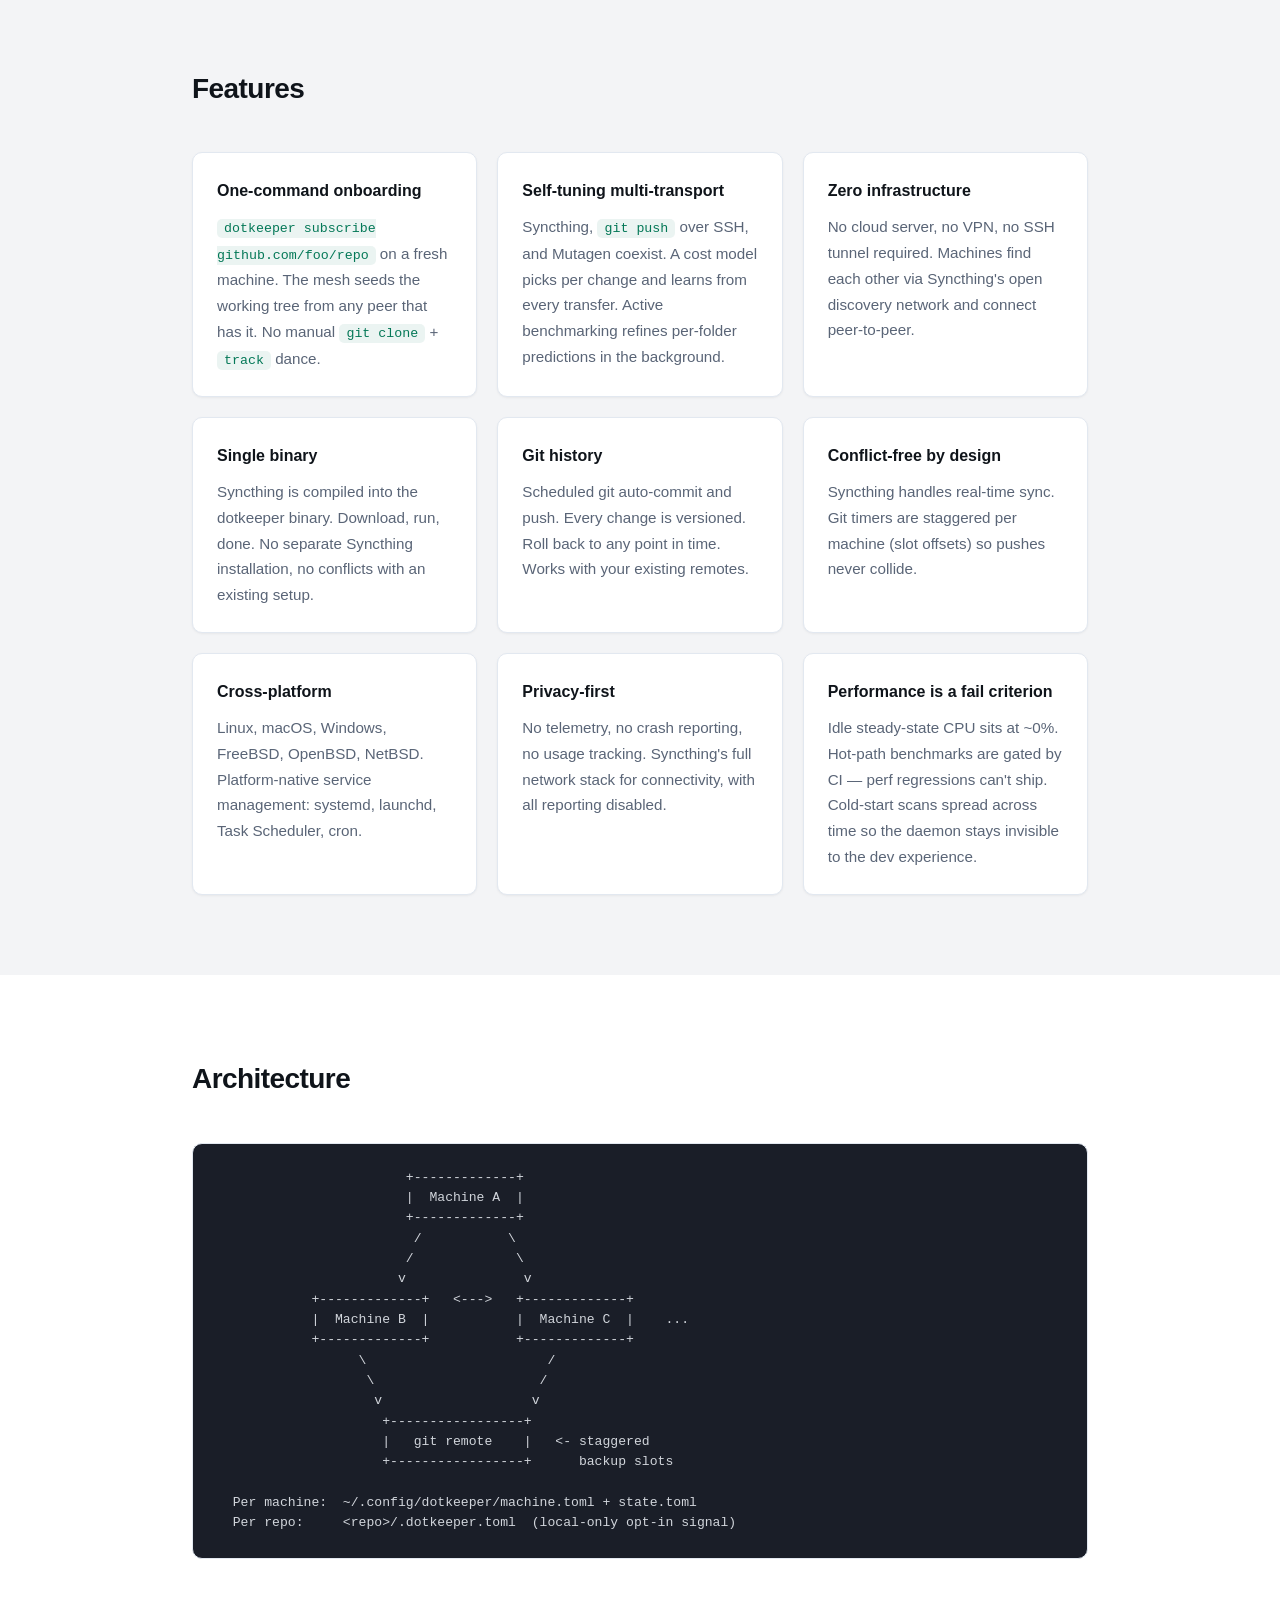
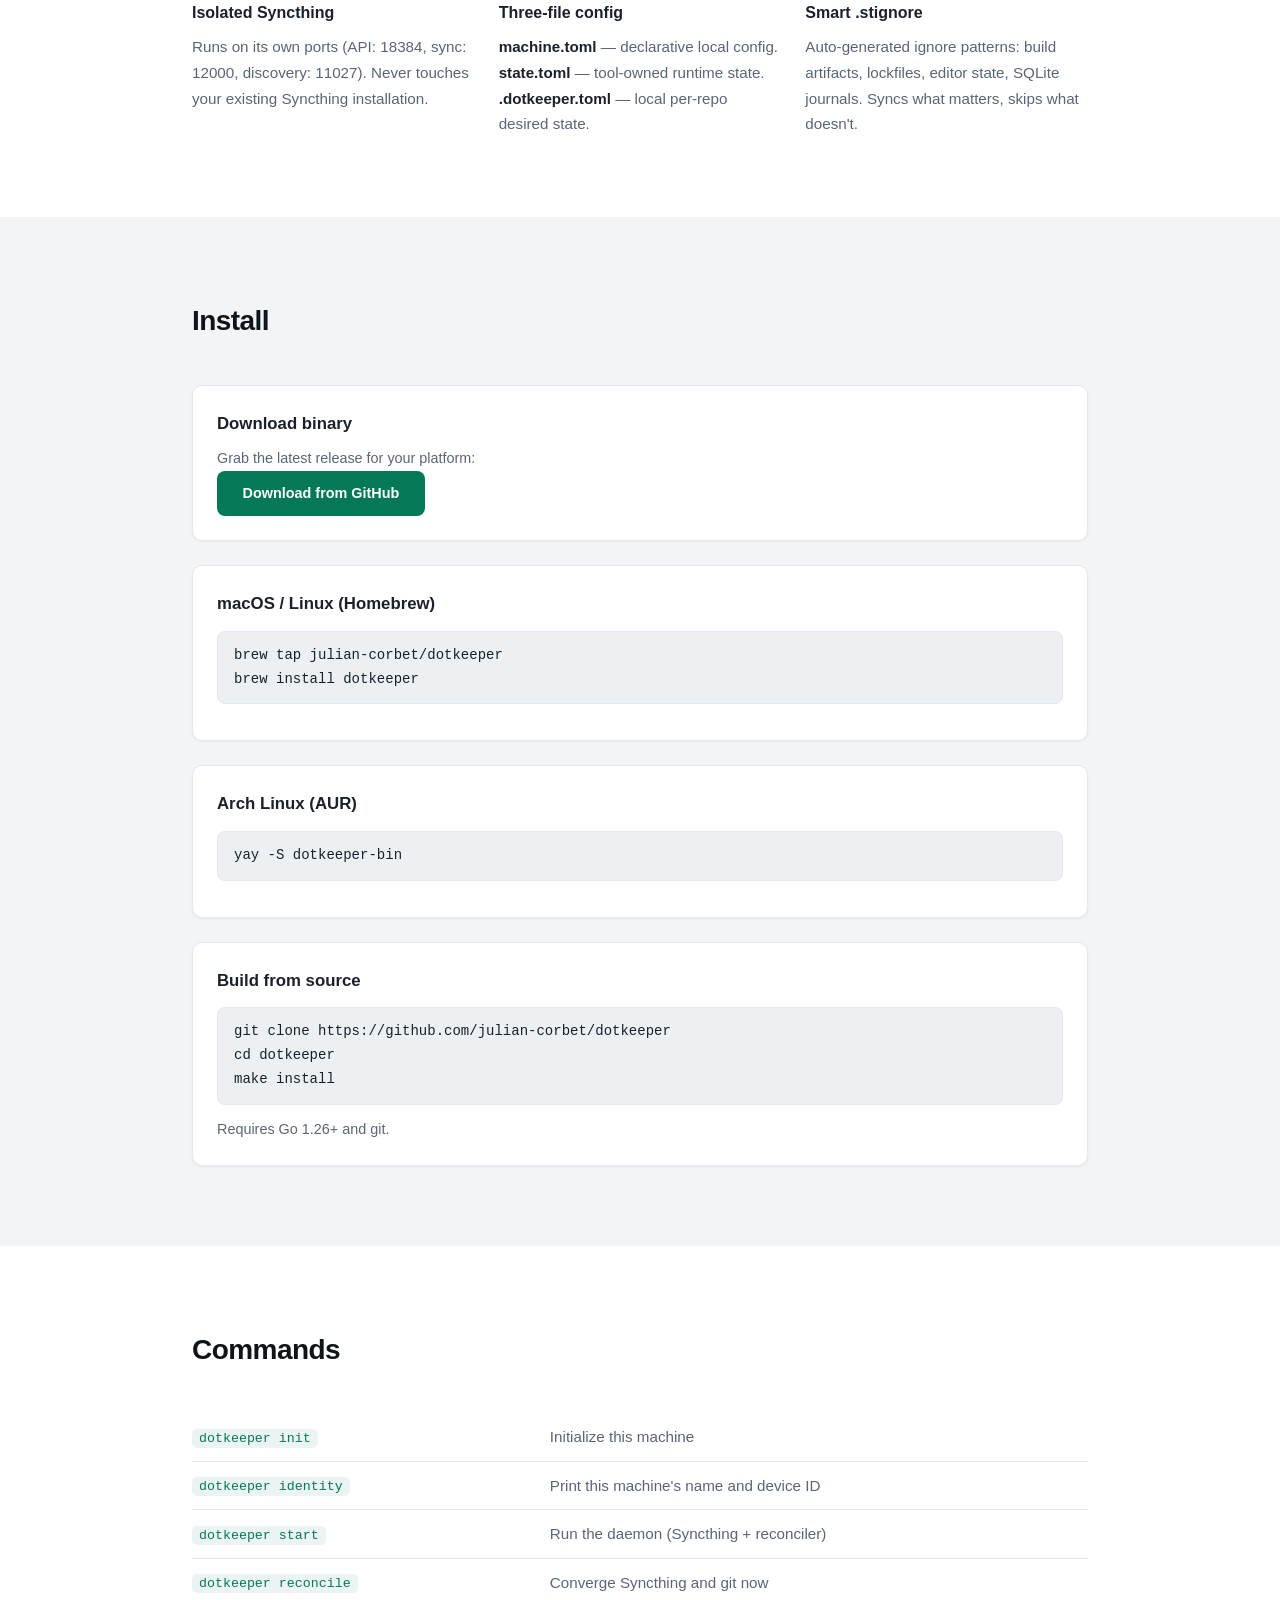
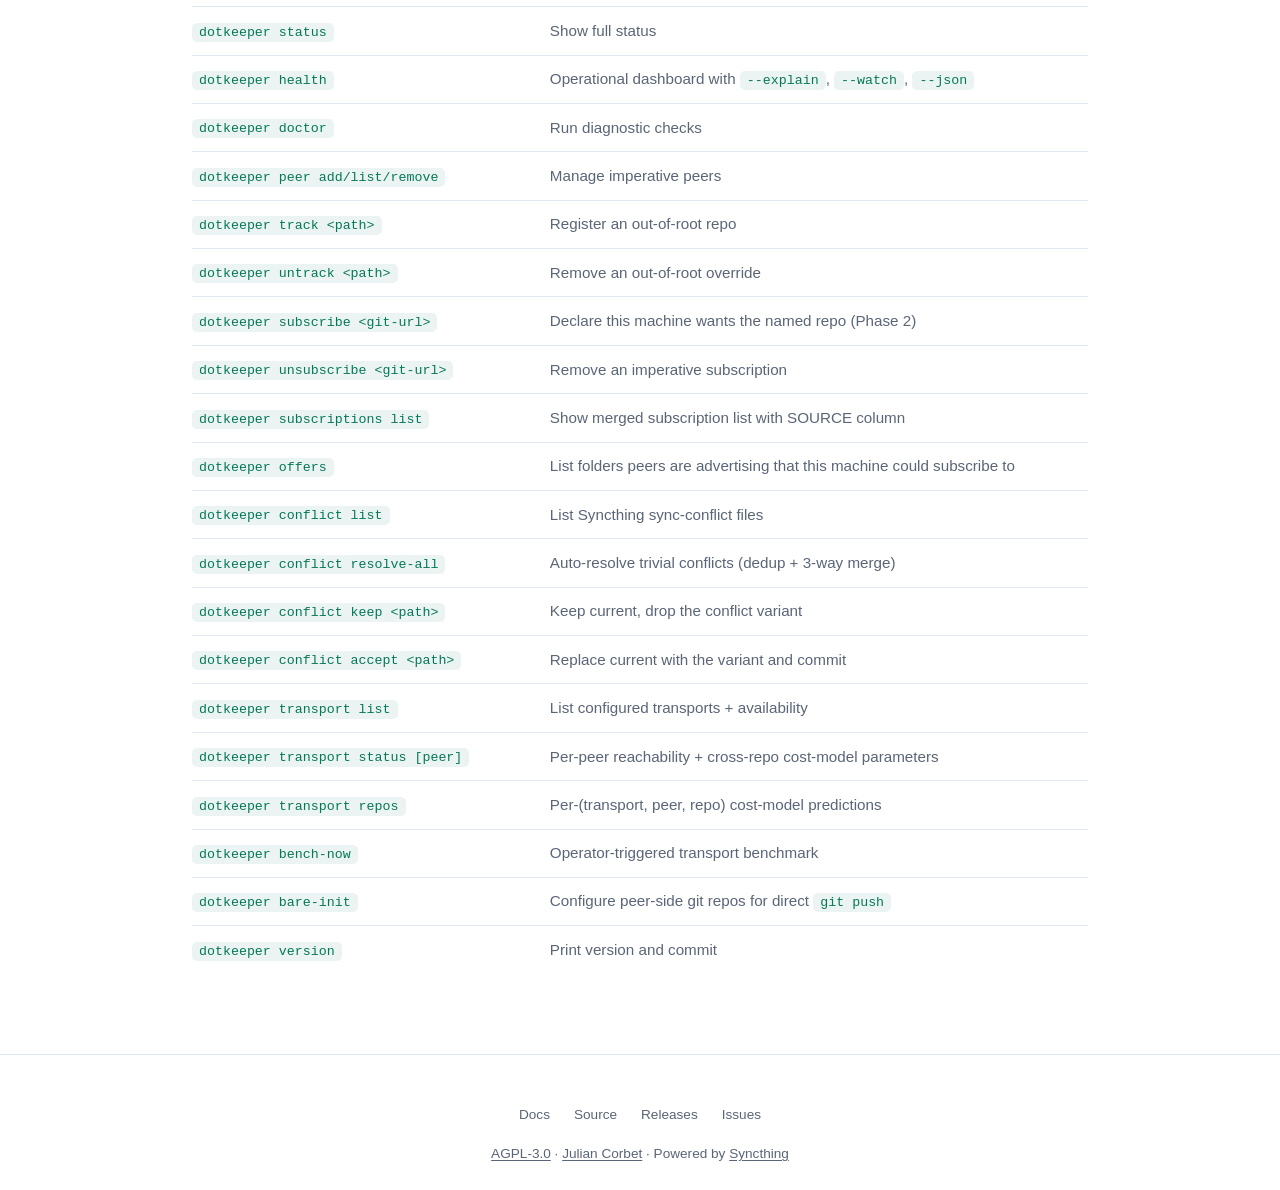
==== commit 42990187: "docs: refresh README + site for v1.2 (subscriptions + offers) README: - 'How it works' adds the decl" ====
--- a/site/index.html
+++ b/site/index.html
@@ -36,7 +36,7 @@
   <div class="hero-content">
     <h1>dotkeeper</h1>
     <p class="tagline">Keep every machine in sync</p>
-    <p class="subtitle">Real-time P2P file sync powered by Syncthing. Declarative repo config, staggered git backup, and no config server.</p>
+    <p class="subtitle">Real-time P2P sync for code, dotfiles, and notes — with git history underneath. One binary, no central server, no cloud account.</p>
     <div class="cta">
       <a href="#install" class="btn btn-primary">Get Started</a>
       <a href="https://github.com/julian-corbet/dotkeeper" class="btn btn-secondary">View on GitHub</a>
@@ -49,40 +49,30 @@
         <div class="terminal-dots">
           <span></span><span></span><span></span>
         </div>
-        <span class="terminal-title">dotkeeper</span>
+        <span class="terminal-title">dotkeeper — onboarding a fresh machine</span>
       </div>
       <pre class="terminal-body"><code><span class="prompt">$</span> dotkeeper init --name laptop --slot 0
 <span class="output">[dotkeeper] machine: laptop (slot 0)
 [dotkeeper] Syncthing identity generated
 [dotkeeper] device ID: KFZZ7TP-GH5OLNL-WNSTHWQ-...</span>
 
-<span class="prompt">$</span> dotkeeper identity
-<span class="output">laptop	KFZZ7TP-GH5OLNL-WNSTHWQ-...</span>
-
-<span class="prompt">$</span> dotkeeper track ~/Documents/project
-<span class="output">[dotkeeper] tracked: /home/me/Documents/project</span>
+<span class="prompt">$</span> dotkeeper peer add desktop WB25TET-...
+<span class="output">[dotkeeper] peer added: desktop</span>
+
+<span class="prompt">$</span> dotkeeper offers
+<span class="output">PEER     REPO                          STATUS         ACTION
+desktop  github.com/me/dotfiles        not subscribed dotkeeper subscribe github.com/me/dotfiles
+desktop  github.com/me/notes           not subscribed dotkeeper subscribe github.com/me/notes
+desktop  github.com/me/code            not subscribed dotkeeper subscribe github.com/me/code</span>
+
+<span class="prompt">$</span> dotkeeper subscribe github.com/me/dotfiles
+<span class="output">✓ subscribed: github.com/me/dotfiles
+  local path: (mirror convention — first scan_root + basename)
+  next reconcile picks it up; force with `dotkeeper reconcile`</span>
 
 <span class="prompt">$</span> dotkeeper reconcile
 <span class="output">Plan:
-  + add Syncthing folder project
-  + share project with laptop
-  + push git backup for project</span>
-
-<span class="prompt">$</span> dotkeeper status
-<span class="output">=== Machine ===
-  Name: laptop
-  Slot: 0
-
-=== Syncthing (embedded, API 127.0.0.1:18384) ===
-  Status: running
-  Peers: 1
-  Folders: 3
-
-=== Repos ===
-  project: ~/Documents/project [ok, git, syncthing]
-
-=== Reconcile ===
-  Pending actions: 0</span></code></pre>
+  + accept subscription github.com/me/dotfiles (mount ~/Documents/GitHub/dotfiles)</span></code></pre>
     </div>
   </div>
 </header>
@@ -96,17 +86,17 @@
       <div class="step">
         <div class="step-num">1</div>
         <h3>Initialize</h3>
-        <p><code>dotkeeper init</code> on your first machine. Generates a Syncthing identity and creates your config.</p>
+        <p><code>dotkeeper init</code> on your first machine. Generates a Syncthing identity, scaffolds <code>machine.toml</code>.</p>
       </div>
       <div class="step">
         <div class="step-num">2</div>
-        <h3>Declare peers</h3>
-        <p>Put peer device IDs in <code>machine.toml</code>, or use <code>dotkeeper peer add</code> for imperative bootstrap scripts.</p>
+        <h3>Pair peers</h3>
+        <p>Exchange device IDs between machines via <code>machine.toml</code> or <code>dotkeeper peer add</code>. P2P mesh — no central hub.</p>
       </div>
       <div class="step">
         <div class="step-num">3</div>
-        <h3>Track repos</h3>
-        <p>Run <code>dotkeeper track</code> or generate local <code>.dotkeeper.toml</code> files from Nix/Home Manager. Scan roots pick them up automatically.</p>
+        <h3>Subscribe</h3>
+        <p><code>dotkeeper offers</code> shows what peers have. <code>dotkeeper subscribe github.com/foo/repo</code> opts in. Files arrive in seconds.</p>
       </div>
     </div>
   </div>
@@ -117,12 +107,20 @@
     <h2>Features</h2>
     <div class="feature-grid">
       <div class="feature">
+        <h3>One-command onboarding</h3>
+        <p><code>dotkeeper subscribe github.com/foo/repo</code> on a fresh machine. The mesh seeds the working tree from any peer that has it. No manual <code>git clone</code> + <code>track</code> dance.</p>
+      </div>
+      <div class="feature">
+        <h3>Self-tuning multi-transport</h3>
+        <p>Syncthing, <code>git push</code> over SSH, and Mutagen coexist. A cost model picks per change and learns from every transfer. Active benchmarking refines per-folder predictions in the background.</p>
+      </div>
+      <div class="feature">
         <h3>Zero infrastructure</h3>
-        <p>No cloud server, no VPN, no SSH tunnel. Machines find each other via Syncthing's discovery network and connect peer-to-peer.</p>
+        <p>No cloud server, no VPN, no SSH tunnel required. Machines find each other via Syncthing's open discovery network and connect peer-to-peer.</p>
       </div>
       <div class="feature">
         <h3>Single binary</h3>
-        <p>Syncthing is compiled into the dotkeeper binary. Download, run, done. No separate Syncthing installation, no conflicts with existing setups.</p>
+        <p>Syncthing is compiled into the dotkeeper binary. Download, run, done. No separate Syncthing installation, no conflicts with an existing setup.</p>
       </div>
       <div class="feature">
         <h3>Git history</h3>
@@ -139,6 +137,10 @@
       <div class="feature">
         <h3>Privacy-first</h3>
         <p>No telemetry, no crash reporting, no usage tracking. Syncthing's full network stack for connectivity, with all reporting disabled.</p>
+      </div>
+      <div class="feature">
+        <h3>Performance is a fail criterion</h3>
+        <p>Idle steady-state CPU sits at ~0%. Hot-path benchmarks are gated by CI — perf regressions can't ship. Cold-start scans spread across time so the daemon stays invisible to the dev experience.</p>
       </div>
     </div>
   </div>
@@ -221,14 +223,24 @@
         <tr><td><code>dotkeeper start</code></td><td>Run the daemon (Syncthing + reconciler)</td></tr>
         <tr><td><code>dotkeeper reconcile</code></td><td>Converge Syncthing and git now</td></tr>
         <tr><td><code>dotkeeper status</code></td><td>Show full status</td></tr>
+        <tr><td><code>dotkeeper health</code></td><td>Operational dashboard with <code>--explain</code>, <code>--watch</code>, <code>--json</code></td></tr>
         <tr><td><code>dotkeeper doctor</code></td><td>Run diagnostic checks</td></tr>
         <tr><td><code>dotkeeper peer add/list/remove</code></td><td>Manage imperative peers</td></tr>
         <tr><td><code>dotkeeper track &lt;path&gt;</code></td><td>Register an out-of-root repo</td></tr>
         <tr><td><code>dotkeeper untrack &lt;path&gt;</code></td><td>Remove an out-of-root override</td></tr>
+        <tr><td><code>dotkeeper subscribe &lt;git-url&gt;</code></td><td>Declare this machine wants the named repo (Phase 2)</td></tr>
+        <tr><td><code>dotkeeper unsubscribe &lt;git-url&gt;</code></td><td>Remove an imperative subscription</td></tr>
+        <tr><td><code>dotkeeper subscriptions list</code></td><td>Show merged subscription list with SOURCE column</td></tr>
+        <tr><td><code>dotkeeper offers</code></td><td>List folders peers are advertising that this machine could subscribe to</td></tr>
         <tr><td><code>dotkeeper conflict list</code></td><td>List Syncthing sync-conflict files</td></tr>
         <tr><td><code>dotkeeper conflict resolve-all</code></td><td>Auto-resolve trivial conflicts (dedup + 3-way merge)</td></tr>
         <tr><td><code>dotkeeper conflict keep &lt;path&gt;</code></td><td>Keep current, drop the conflict variant</td></tr>
         <tr><td><code>dotkeeper conflict accept &lt;path&gt;</code></td><td>Replace current with the variant and commit</td></tr>
+        <tr><td><code>dotkeeper transport list</code></td><td>List configured transports + availability</td></tr>
+        <tr><td><code>dotkeeper transport status [peer]</code></td><td>Per-peer reachability + cross-repo cost-model parameters</td></tr>
+        <tr><td><code>dotkeeper transport repos</code></td><td>Per-(transport, peer, repo) cost-model predictions</td></tr>
+        <tr><td><code>dotkeeper bench-now</code></td><td>Operator-triggered transport benchmark</td></tr>
+        <tr><td><code>dotkeeper bare-init</code></td><td>Configure peer-side git repos for direct <code>git push</code></td></tr>
         <tr><td><code>dotkeeper version</code></td><td>Print version and commit</td></tr>
       </tbody>
     </table>
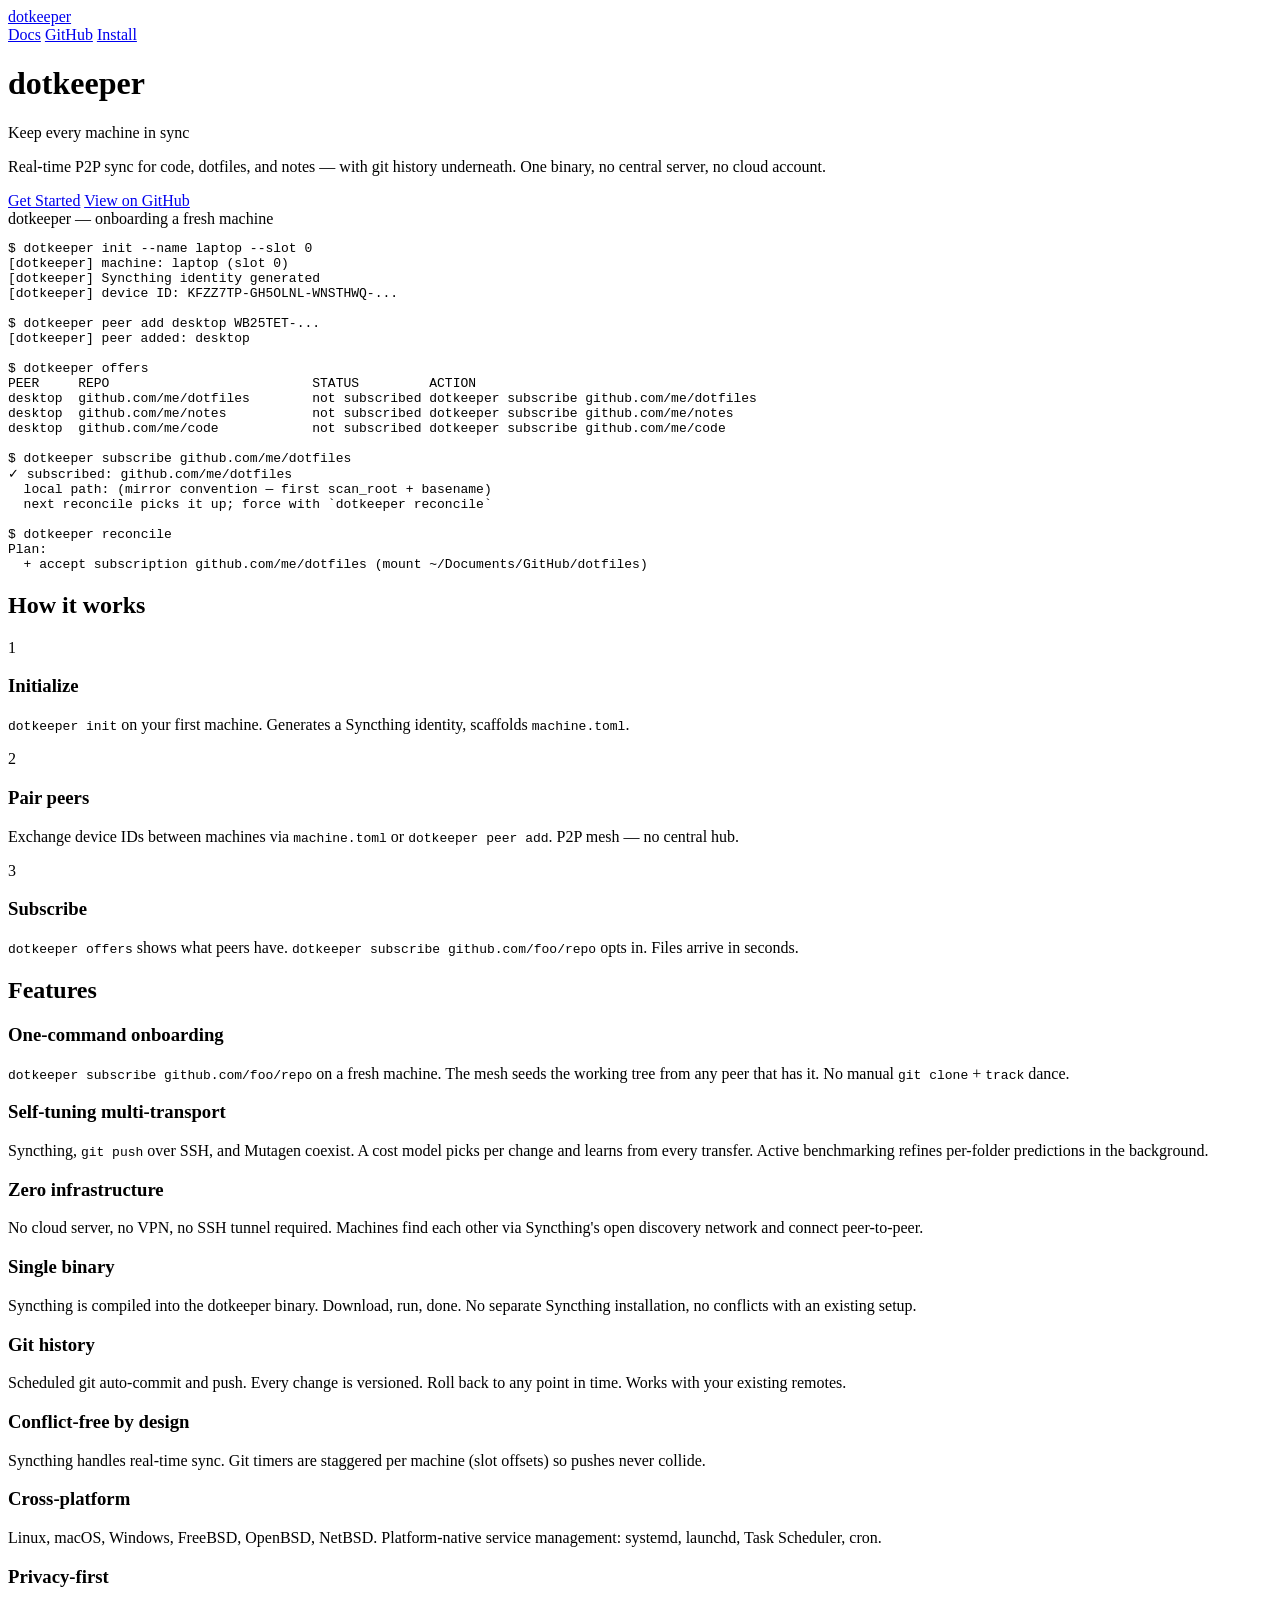
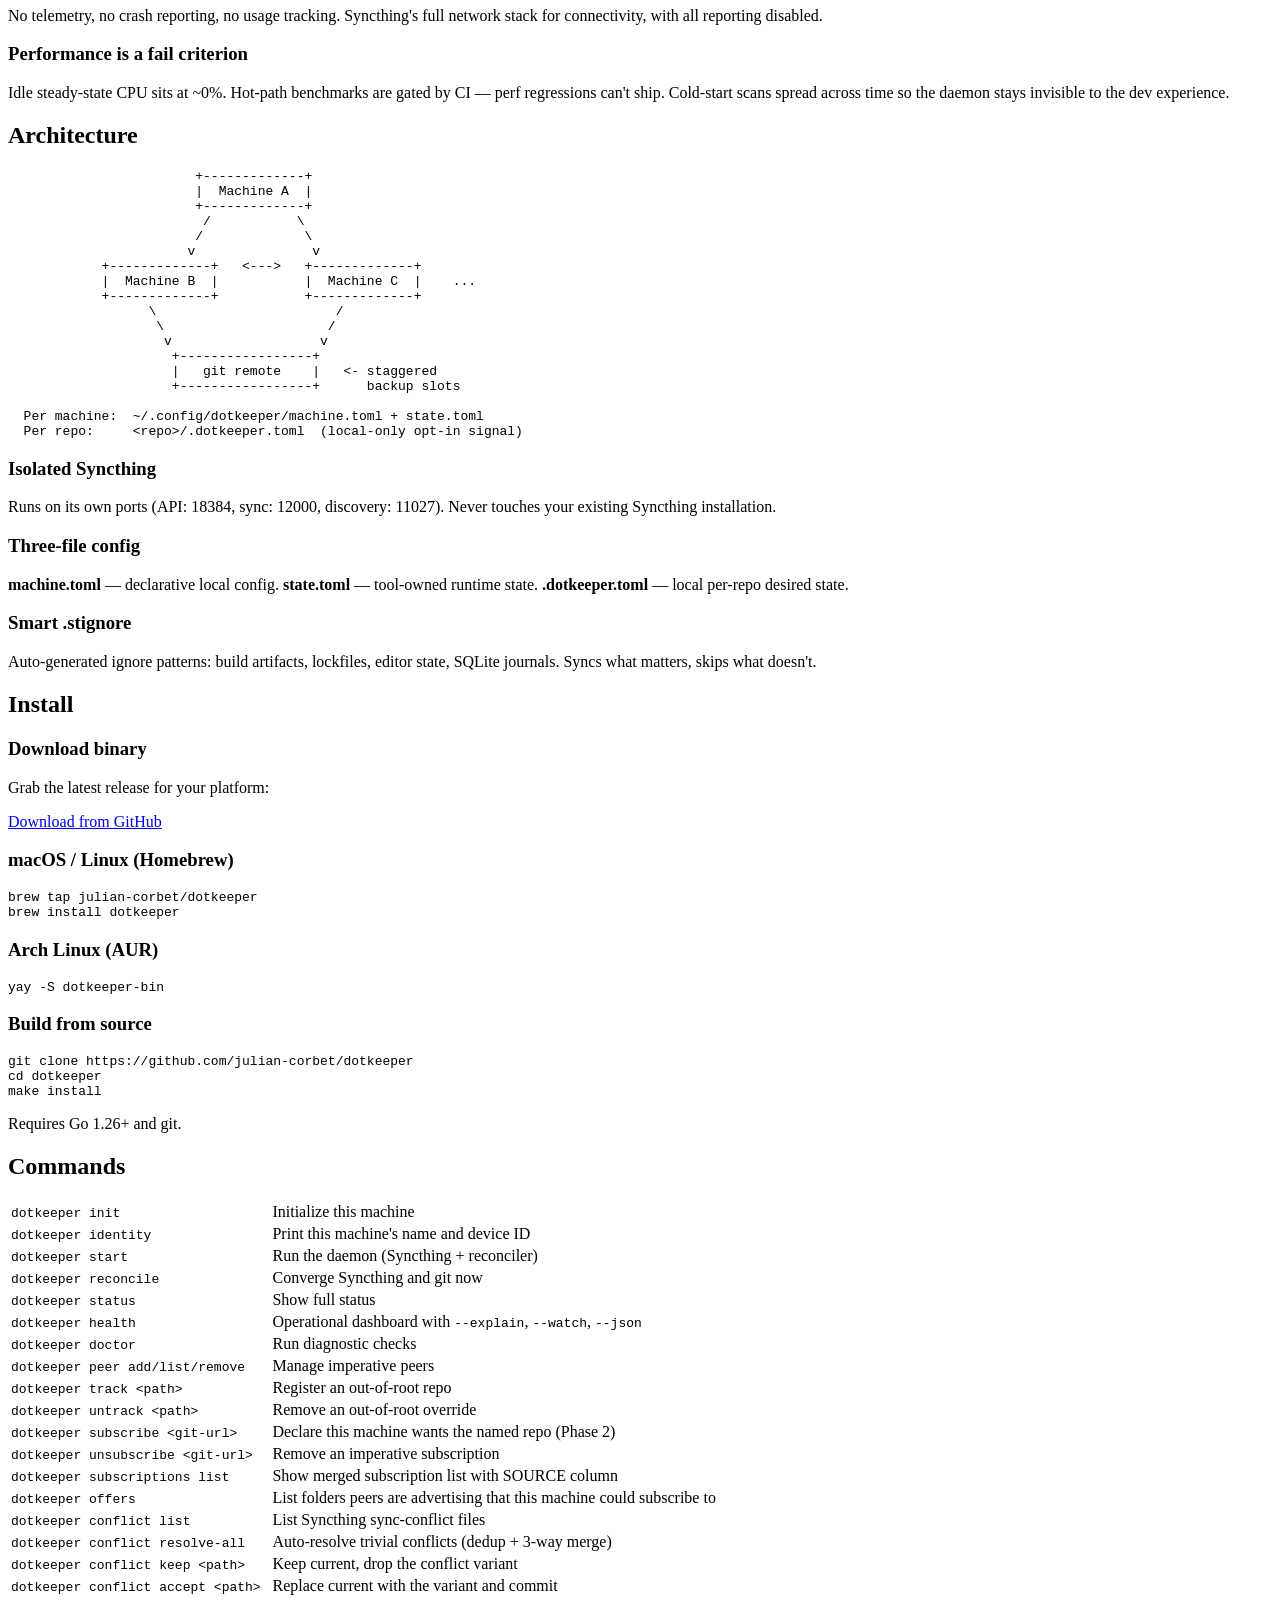
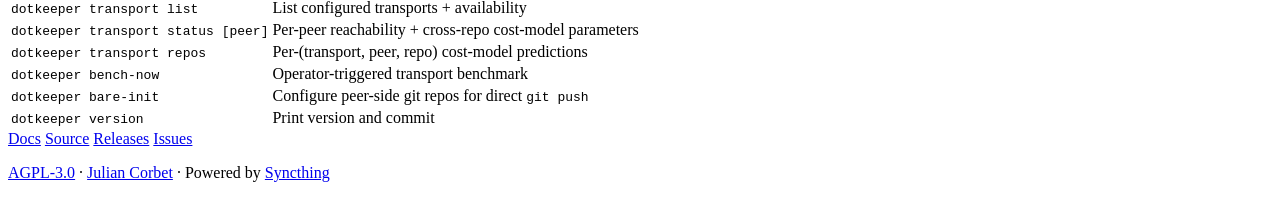
==== commit bc651b7c: "dotkeeper: reference central foss/v1 design system (theme.css keeps the accent)" ====
--- a/site/index.html
+++ b/site/index.html
@@ -19,7 +19,8 @@
   <meta name="twitter:image" content="https://dotkeeper.corbet.ch/og-image.png">
   <link rel="icon" type="image/svg+xml" href="/favicon.svg">
   <link rel="alternate icon" type="image/x-icon" href="/favicon.ico">
-  <link rel="stylesheet" href="style.css">
+  <link rel="stylesheet" href="https://v1.foss.design.corbet.ch/assets/base.css">
+  <link rel="stylesheet" href="./theme.css">
 </head>
 <body>
 
--- a/site/theme.css
+++ b/site/theme.css
@@ -0,0 +1,3 @@
+/* dotkeeper theme — overrides only accent/font/radius of the foss v1 base.
+   dotkeeper uses the default emerald accent (base.css was extracted from
+   dotkeeper's own design), so this file is intentionally minimal. */
